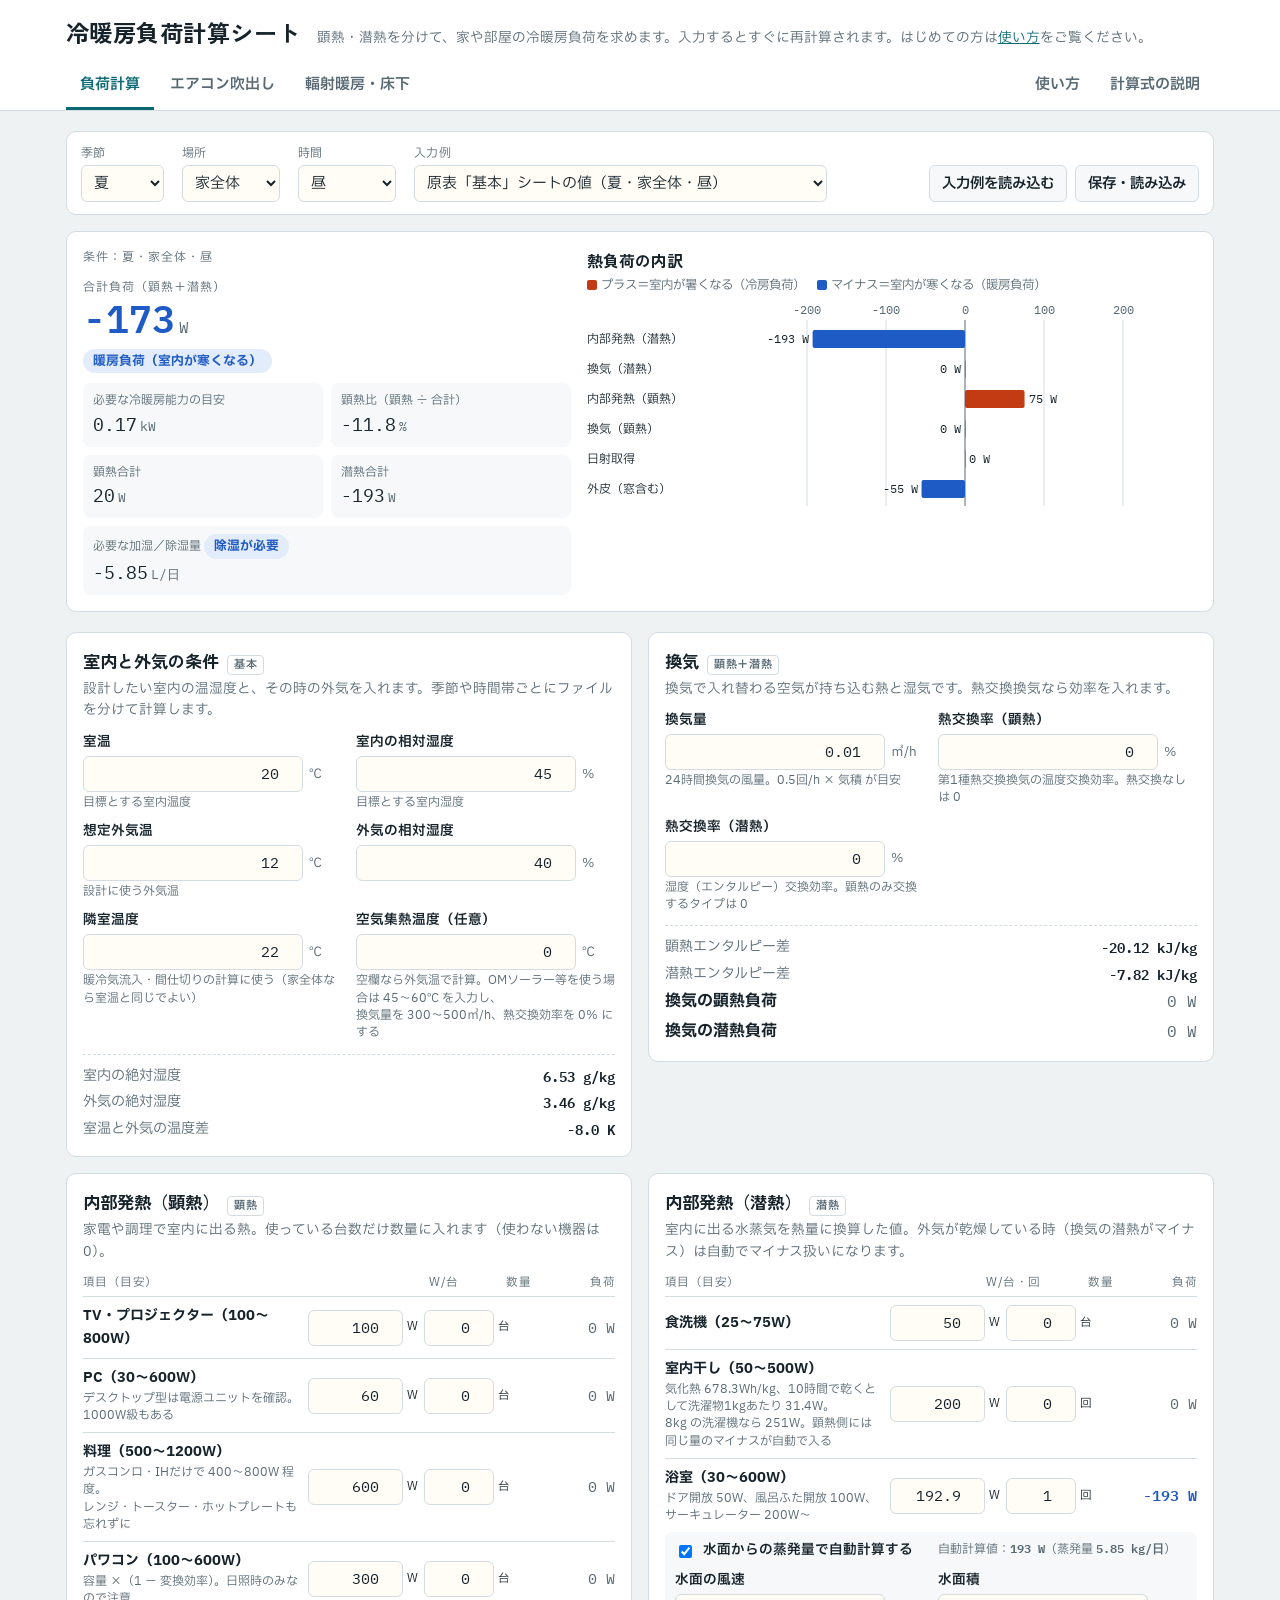
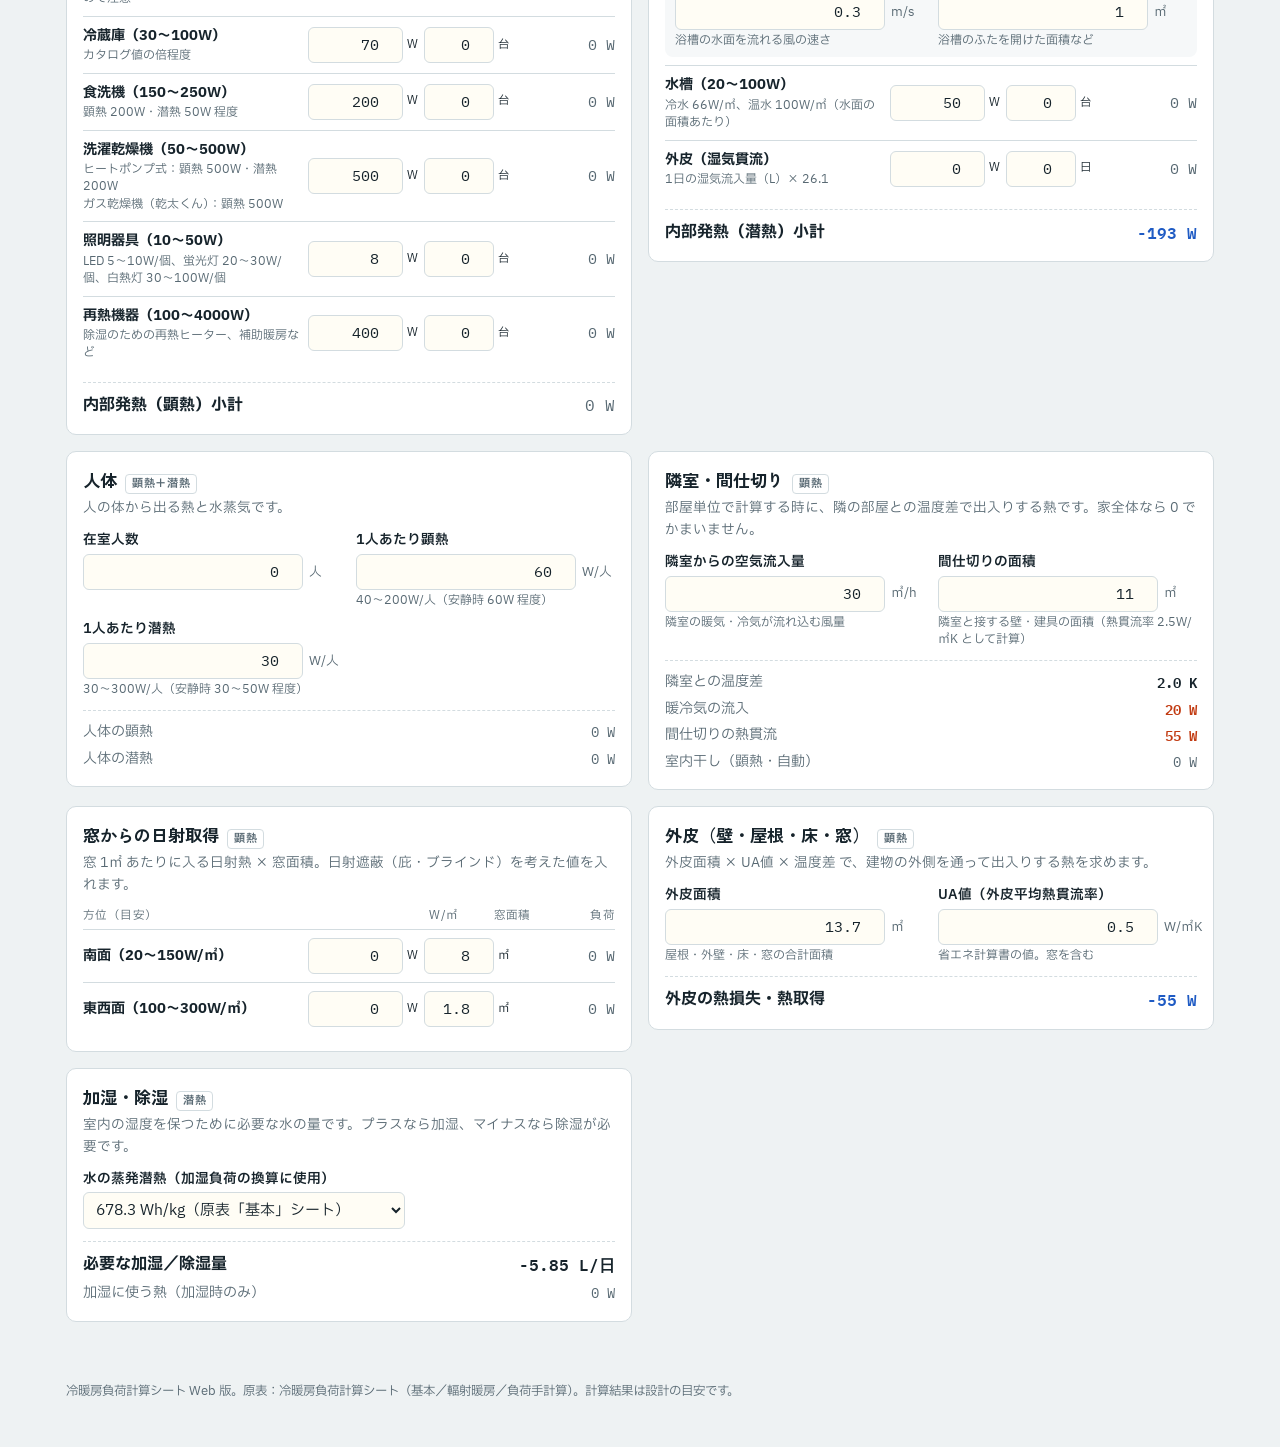
==== index.html @ 5ab09ced "冷暖房負荷計算シートを Web アプリ化 Excel「冷暖房負荷計算シート」（基本／輻射暖房／負荷手計算）の数式を JavaScript に移植し、ブラウザで使える計算ツールにした。  - 負荷計算・" ====
<!doctype html>
<html lang="ja">
<head>
<meta charset="utf-8">
<meta name="viewport" content="width=device-width, initial-scale=1, viewport-fit=cover">
<title>冷暖房負荷計算シート</title>
<meta name="description" content="住宅の冷暖房負荷（顕熱・潜熱）、エアコンの吹出し、床下暖房をブラウザで計算するツール">
<link rel="preconnect" href="https://fonts.googleapis.com">
<link rel="preconnect" href="https://fonts.gstatic.com" crossorigin>
<link rel="stylesheet" href="https://fonts.googleapis.com/css2?family=IBM+Plex+Mono:wght@400;600&family=IBM+Plex+Sans+JP:wght@400;600;700&family=Zen+Kaku+Gothic+New:wght@700&display=swap">
<link rel="stylesheet" href="style.css">
</head>
<body>
<header class="site-head">
  <div class="wrap">
    <h1>冷暖房負荷計算シート</h1>
    <p class="sub">顕熱・潜熱を分けて、家や部屋の冷暖房負荷を求めます。入力するとすぐに再計算されます。はじめての方は<a href="#guide" data-goto="guide">使い方</a>をご覧ください。</p>
    <nav class="tabs" role="tablist" aria-label="画面の切り替え">
      <button role="tab" id="tab-load" aria-controls="load" aria-selected="true">負荷計算</button>
      <button role="tab" id="tab-aircon" aria-controls="aircon" aria-selected="false">エアコン吹出し</button>
      <button role="tab" id="tab-radiant" aria-controls="radiant" aria-selected="false">輻射暖房・床下</button>
      <button role="tab" id="tab-guide" aria-controls="guide" aria-selected="false" class="tab-help">使い方</button>
      <button role="tab" id="tab-formula" aria-controls="formula" aria-selected="false">計算式の説明</button>
    </nav>
  </div>
</header>

<main class="wrap">
  <!-- 共通ツールバー -->
  <div class="toolbar" id="toolbar">
    <div class="grp">
      <label for="in-season">季節</label>
      <select id="in-season" data-key="season">
        <option value="">—</option><option>夏</option><option>梅雨</option><option>冬</option><option>中間期</option>
      </select>
    </div>
    <div class="grp">
      <label for="in-place">場所</label>
      <select id="in-place" data-key="place">
        <option value="">—</option><option>家全体</option><option>LDK</option><option>玄関</option><option>寝室</option>
        <option>洗面脱衣</option><option>トイレ</option><option>子供室</option><option>その他</option>
      </select>
    </div>
    <div class="grp">
      <label for="in-time">時間</label>
      <select id="in-time" data-key="time">
        <option value="">—</option><option>明け方</option><option>昼</option><option>季節平均</option>
      </select>
    </div>
    <div class="grp">
      <label for="preset">入力例</label>
      <select id="preset"></select>
    </div>
    <div class="actions">
      <button class="btn" id="btn-preset" type="button">入力例を読み込む</button>
      <button class="btn" id="btn-io" type="button">保存・読み込み</button>
    </div>
    <div class="io" id="preset-confirm" hidden style="width:100%">
      <span class="msg">いまの入力内容が入力例で置き換わります。よろしいですか？</span>
      <div style="display:flex;gap:8px">
        <button class="btn primary" id="btn-preset-yes" type="button">置き換える</button>
        <button class="btn" id="btn-preset-no" type="button">やめる</button>
      </div>
    </div>
    <div class="io" id="io" hidden style="width:100%">
      <span class="msg" id="io-msg"></span>
      <textarea id="io-text" spellcheck="false" aria-label="入力内容のテキスト"></textarea>
      <div style="display:flex;gap:8px;flex-wrap:wrap">
        <button class="btn primary" id="btn-copy" type="button">コピー</button>
        <button class="btn" id="btn-load" type="button">貼り付けた内容を読み込む</button>
      </div>
    </div>
  </div>

  <!-- 結果サマリー（負荷計算・エアコン・輻射のタブで共通表示） -->
  <section class="summary" id="summary" aria-label="計算結果">
    <div class="total-block">
      <p class="eyebrow" id="sum-meta">条件：</p>
      <div>
        <p class="eyebrow">合計負荷（顕熱＋潜熱）</p>
        <div class="total-num" id="sum-total">—</div>
      </div>
      <div><span class="pill neutral" id="sum-pill">—</span></div>
      <dl class="kv">
        <div><dt>必要な冷暖房能力の目安</dt><dd><span id="sum-kw">—</span><span class="u">kW</span></dd></div>
        <div><dt>顕熱比（顕熱 ÷ 合計）</dt><dd><span id="sum-shf">—</span><span class="u">%</span></dd></div>
        <div><dt>顕熱合計</dt><dd><span id="sum-sens">—</span><span class="u">W</span></dd></div>
        <div><dt>潜熱合計</dt><dd><span id="sum-lat">—</span><span class="u">W</span></dd></div>
        <div style="grid-column:1/-1"><dt>必要な加湿／除湿量 <span class="pill neutral" id="sum-humid-pill">—</span></dt><dd><span id="sum-humid">—</span><span class="u">L/日</span></dd></div>
      </dl>
    </div>
    <div class="chart-block">
      <h2>熱負荷の内訳</h2>
      <p class="chart-legend"><span class="lh">プラス＝室内が暑くなる（冷房負荷）</span><span class="lc">マイナス＝室内が寒くなる（暖房負荷）</span></p>
      <div class="chart" id="chart"></div>
    </div>
  </section>

  <div class="panel" id="load" role="tabpanel" aria-labelledby="tab-load">
    <div id="load-cards"></div>
  </div>

  <div class="panel" id="aircon" role="tabpanel" aria-labelledby="tab-aircon" hidden>
    <div id="aircon-cards"></div>
  </div>

  <div class="panel" id="radiant" role="tabpanel" aria-labelledby="tab-radiant" hidden>
    <div id="radiant-cards"></div>
  </div>

  <!-- ================= 使い方 ================= -->
  <div class="panel doc" id="guide" role="tabpanel" aria-labelledby="tab-guide" hidden>
    <h2>このツールでわかること</h2>
    <p>家全体や部屋ごとに、<b>冷房・暖房でどれだけの熱を取り除く（加える）必要があるか</b>を、温度に関わる「顕熱」と湿気に関わる「潜熱」に分けて計算します。あわせて、エアコンの吹出し風量や能力、床下の温水配管の放熱量なども確かめられます。</p>
    <p>入力はすべてこのブラウザの中だけで計算されます。入力内容はこの端末のブラウザに自動で保存され、次に開いたときも残ります。</p>

    <h2>計算の手順</h2>
    <ol class="steps">
      <li><b>条件を決める。</b>画面上部で「季節」「場所」「時間」を選びます（メモ用です。計算には影響しません）。初めての方は「入力例を読み込む」で原表の数値を読み込み、動きを確かめてください。</li>
      <li><b>室内と外気の条件を入れる。</b>目標とする室温・湿度と、設計に使う外気温・湿度を入れます。外気温は地域の設計用外気温（夏の昼、冬の明け方など）を使います。</li>
      <li><b>換気を入れる。</b>換気量（㎥/h）と、熱交換換気の場合は顕熱・潜熱の交換効率（%）を入れます。熱交換なしなら 0 です。</li>
      <li><b>人と家電を入れる。</b>在室人数と、使っている家電の台数を入れます。各項目の括弧内に目安のワット数が書いてあります。使わない機器は数量を 0 にします。</li>
      <li><b>日射と外皮を入れる。</b>南面・東西面の窓面積と 1㎡ あたりの日射熱、外皮面積と UA値を入れます。UA値は省エネ計算書の値をそのまま使えます。</li>
      <li><b>結果を見る。</b>上部の「合計負荷」がプラスなら冷房、マイナスなら暖房が必要です。数値の絶対値 ÷ 1000 が必要な能力（kW）の目安です。グラフで、何が負荷の原因になっているかがわかります。</li>
      <li><b>エアコンを確かめる（任意）。</b>「エアコン吹出し」タブで吹出口の大きさと風速・吹出し温度を入れると、エアコンが出せる能力と顕熱比がわかります。夏はエアコンの顕熱比を建物の顕熱比に近づけるのが目安です。</li>
      <li><b>床下暖房を確かめる（任意）。</b>「輻射暖房・床下」タブで、温水パイプの放熱量や床ガラリから出る空気の熱量を確かめられます。</li>
    </ol>

    <h2>数値の符号（プラス・マイナス）の意味</h2>
    <div class="callout">
      <p>このツールでは、<b>室内に熱が入ってくる（室内が暑くなる）方向をプラス</b>、<b>室内から熱が出ていく（室内が寒くなる）方向をマイナス</b>として表します。プラスの値は朱色、マイナスの値は藍色で表示します。</p>
      <p>例：冬に外気温 8℃・室温 22℃ なら、外皮の負荷はマイナス（熱が逃げる）。家電や人の発熱はプラスで、暖房負荷を減らしてくれます。</p>
    </div>

    <h2>入力のコツ</h2>
    <ul>
      <li>各入力欄の下の小さな文字に、目安の数値や注意点を書いています（原表のセルコメントの内容です）。</li>
      <li>夏の負荷は「昼」、冬の負荷は「明け方」で計算すると最大値（機器選定用）、「季節平均」で計算すると平均的な運転状態を確認できます。</li>
      <li>部屋ごとに計算する場合は「隣室温度」と「隣室からの空気流入量」「間仕切りの面積」を入れます。家全体なら隣室温度を室温と同じにすれば影響はゼロになります。</li>
      <li>浴室の潜熱は、「水面からの蒸発量で自動計算する」にチェックを入れると、室温・湿度・水面の風速・水面積から自動で求めます。</li>
      <li>空気集熱（OMソーラーなど）を使う場合だけ「空気集熱温度」を入れます。空欄なら外気温で計算します。</li>
    </ul>

    <h2>保存と読み込み</h2>
    <ul>
      <li>入力内容はこの端末のブラウザに自動で保存されます。別の端末やブラウザでは引き継がれません。</li>
      <li>複数の案を残したい場合や人に渡したい場合は「保存・読み込み」→「コピー」で入力内容をテキストにして、メモ帳などに貼り付けて保存してください。読み込むときは、そのテキストを貼り付けて「貼り付けた内容を読み込む」を押します。</li>
      <li>「入力例を読み込む」で「空欄（手計算用）」を選ぶと、すべての値が 0 になります（原表の「負荷手計算」シートに相当）。</li>
    </ul>

    <h2>用語</h2>
    <dl class="terms">
      <dt>顕熱</dt><dd>温度を上げ下げする熱。温度計で測れる熱です。</dd>
      <dt>潜熱</dt><dd>水蒸気の量（湿気）の変化にともなう熱。湿度を上げ下げするための熱です。</dd>
      <dt>顕熱比（SHF）</dt><dd>顕熱 ÷（顕熱＋潜熱）。夏は除湿の割合が大きいほど小さくなります。</dd>
      <dt>絶対湿度</dt><dd>乾いた空気 1kg に含まれる水蒸気の量（g/kg）。温度が変わっても変わりません。</dd>
      <dt>相対湿度</dt><dd>その温度で含むことができる最大の水蒸気量に対する割合（%）。</dd>
      <dt>エンタルピー</dt><dd>空気 1kg が持つ熱の量（kJ/kg）。顕熱分と潜熱分の合計です。</dd>
      <dt>UA値</dt><dd>外皮平均熱貫流率（W/㎡K）。外皮 1㎡、内外温度差 1℃ あたりに逃げる熱。小さいほど断熱性が高い。</dd>
      <dt>熱交換率</dt><dd>熱交換換気で、排気の熱（湿気）を給気に戻す割合。</dd>
      <dt>W と kW</dt><dd>1kW ＝ 1000W。エアコンのカタログの「冷房能力 2.8kW」は 2800W のことです。</dd>
    </dl>

    <h2>ご注意</h2>
    <div class="callout warn">
      <p>計算は簡易的なモデルによるもので、結果は設計の目安です。機器選定にあたっては、メーカーの資料や詳細な計算とあわせて判断してください。計算式の内容は「<a href="#formula" data-goto="formula">計算式の説明</a>」に、原表どおりに再現した点の注記とあわせてまとめています。</p>
    </div>
  </div>

  <!-- ================= 計算式 ================= -->
  <div class="panel doc" id="formula" role="tabpanel" aria-labelledby="tab-formula" hidden>
    <h2>計算式の説明</h2>
    <p>このツールは、原表（Excel「冷暖房負荷計算シート」）の数式をそのまま移植しています。各式の右に、原表のセル番地を記しています。</p>
    <nav class="toc" aria-label="目次">
      <a href="#f-air">空気の性質</a><a href="#f-vent">換気</a><a href="#f-internal">内部発熱</a><a href="#f-room">隣室・日射・外皮</a>
      <a href="#f-humid">加湿・除湿</a><a href="#f-total">合計</a><a href="#f-ac">エアコン吹出し</a><a href="#f-radiant">輻射暖房・床下</a><a href="#f-consts">定数一覧</a><a href="#f-notes">原表についての注記</a>
    </nav>

    <h3 id="f-air">1. 空気の性質（湿り空気）</h3>
    <div class="formula">
      <h4>飽和水蒸気圧 ps <span class="cell">各湿度計算の内部</span></h4>
      <pre>ps(t) = 6.116441 × 10^( 7.591386 × t ÷ (t + 240.7263) )   [hPa]
（t ≧ 50℃ のときは 6.004918 × 10^( 7.337936 × t ÷ (t + 229.3975) )）</pre>
      <p>温度 t（℃）の空気が含むことのできる水蒸気の圧力です。Tetens 型の近似式です。</p>
    </div>
    <div class="formula">
      <h4>絶対湿度 x <span class="cell">H30, H31</span></h4>
      <pre>x = 0.622 × ps × φ ÷ (1013.25 − ps × φ) × 1000   [g/kg]</pre>
      <p>φ は相対湿度（% ÷ 100）、1013.25 は大気圧（hPa）。0.622 は水蒸気と乾き空気の分子量の比です。</p>
    </div>
    <div class="formula">
      <h4>絶対湿度から相対湿度を求める <span class="cell">P3, P4, P8</span></h4>
      <pre>φ = 1013.25 × x ÷ ( ps × (622 + x) )</pre>
    </div>

    <h3 id="f-vent">2. 換気の負荷</h3>
    <div class="formula">
      <h4>顕熱エンタルピー差 <span class="cell">B6, D6</span></h4>
      <pre>Δh顕 = 1.006 × (外気温 − 室温)            [kJ/kg]
1㎥/h あたり = Δh顕 ÷ 0.83 ÷ 3.6           [W/(㎥/h)]</pre>
      <p>1.006 は乾き空気の比熱（kJ/kg・K）、0.83 は空気の比容積（㎥/kg）、3.6 は kJ/h を W に直す係数です。空気集熱温度を入れた場合は、外気温の代わりにその温度を使います。</p>
    </div>
    <div class="formula">
      <h4>潜熱エンタルピー差 <span class="cell">H6, J6</span></h4>
      <pre>Δh潜 = x外 × (2501 + 1.805 × 外気温) − x内 × (2501 + 1.805 × 室温)   [kJ/kg]
（x は kg/kg、大気圧は 1013 hPa で計算）
1㎥/h あたり = Δh潜 ÷ 0.83 ÷ 3.6</pre>
      <p>2501 は 0℃ の水の蒸発潜熱（kJ/kg）、1.805 は水蒸気の比熱（kJ/kg・K）です。</p>
    </div>
    <div class="formula">
      <h4>換気の顕熱負荷・潜熱負荷 <span class="cell">E7, K7</span></h4>
      <pre>換気顕熱 = 1㎥/h あたりの顕熱 × 換気量 × (1 − 顕熱交換率 ÷ 100)   [W]
換気潜熱 = 1㎥/h あたりの潜熱 × 換気量 × (1 − 潜熱交換率 ÷ 100)   [W]</pre>
    </div>

    <h3 id="f-internal">3. 人体・内部発熱</h3>
    <div class="formula">
      <h4>人体 <span class="cell">E9, K9</span></h4>
      <pre>人体顕熱 = 1人あたり顕熱 × 人数
人体潜熱 = 1人あたり潜熱 × 人数</pre>
    </div>
    <div class="formula">
      <h4>内部発熱（顕熱） <span class="cell">E11～E19</span></h4>
      <pre>各機器の負荷 = 1台あたりのワット数 × 台数</pre>
    </div>
    <div class="formula">
      <h4>内部発熱（潜熱） <span class="cell">K11～K15</span></h4>
      <pre>食洗機   = W × 台数（常にプラス）
室内干し・浴室・水槽・外皮の湿気貫流 = W × 数量 × 符号
  符号：換気の潜熱負荷がマイナス（外気が乾燥）なら −1、それ以外は +1</pre>
      <p>外気が乾燥している季節は、室内に出る水蒸気が加湿として役立つ（潜熱負荷を打ち消す）ためマイナスで扱います。</p>
    </div>
    <div class="formula">
      <h4>室内干し（顕熱） <span class="cell">E22</span></h4>
      <pre>室内干しの潜熱がプラスのとき：  −(室内干しの W) × 回数
それ以外：                      0</pre>
      <p>洗濯物から水が蒸発するとき、気化熱で室内の空気が冷やされる分です。</p>
    </div>
    <div class="formula">
      <h4>浴室の自動計算（水面からの蒸発） <span class="cell">O19～Q20</span></h4>
      <pre>Re  = 1.2 × 水面の風速 × 0.1 ÷ 1.83×10⁻⁵         （代表長さ 0.1m）
α   = 0.664 × √Re × 0.72^(1/3) × 0.0263 ÷ 0.1      （平板の熱伝達率）
β   = 0.001 × α ÷ 1.04                              （ルイスの関係による物質伝達率）
x水 = 室温 + 2℃ の飽和絶対湿度                       [g/kg]
蒸発量 = β × (x水 − x内) × 水面積 × 3.6 × 24         [kg/日]
浴室の潜熱 = 蒸発量 × 33                             [W]</pre>
      <p>水面の温度を室温 + 2℃ と仮定しています。1.2 は空気の密度、1.83×10⁻⁵ は空気の粘性係数、0.72 はプラントル数、0.0263 は空気の熱伝導率です。</p>
    </div>

    <h3 id="f-room">4. 隣室・日射・外皮</h3>
    <div class="formula">
      <h4>暖冷気の流入 <span class="cell">E20</span></h4>
      <pre>流入 = 流入風量 × (隣室温度 − 室温) × 0.34   [W]</pre>
      <p>0.34 は空気の容積比熱（≒ 1.2kg/㎥ × 1.006kJ/kg・K ÷ 3.6）です。</p>
    </div>
    <div class="formula">
      <h4>間仕切りの熱貫流 <span class="cell">E21</span></h4>
      <pre>間仕切り = 2.5 × 面積 × (隣室温度 − 室温)   [W]</pre>
      <p>2.5 は断熱していない間仕切りの熱貫流率（W/㎡K）として固定値にしています。</p>
    </div>
    <div class="formula">
      <h4>日射取得 <span class="cell">E25, E26</span></h4>
      <pre>日射取得 = 窓面積 × 1㎡ あたりの日射熱   （南面・東西面それぞれ）</pre>
    </div>
    <div class="formula">
      <h4>外皮 <span class="cell">C28, E31</span></h4>
      <pre>外皮 = 四捨五入( (外気温 − 室温) × 外皮面積 × UA値 )   [W]</pre>
    </div>

    <h3 id="f-humid">5. 加湿・除湿</h3>
    <div class="formula">
      <h4>必要な加湿／除湿量 <span class="cell">H8</span></h4>
      <pre>乾き空気の流量 m = 換気量 ÷ ( 0.00455 × (0.622 + x平均 ÷ 1000) × (室温 + 外気温 + 273.15) )   [kg/h]
換気による水分 W換 = m × |x内 − x外| × 24 ÷ 1000 × (1 − 潜熱交換率 ÷ 100)              [kg/日]

外気の方が湿っているとき（x外 > x内）：
  量 = −W換 − 人数×1.1 − 食洗機潜熱÷200 − 室内干し潜熱÷62.5 − 浴室潜熱÷33 − 水槽潜熱÷33 − 湿気貫流÷26.1
それ以外のとき：
  量 =  W換 − 人数×0.65 − 食洗機潜熱÷200 + 室内干し潜熱÷62.5 + 浴室潜熱÷33 + 水槽潜熱÷33</pre>
      <p>プラスなら加湿、マイナスなら除湿が必要です。x平均は室内と外気の絶対湿度の平均です。各潜熱の W を割っている数（200, 62.5, 33, 26.1）は、W を 1日の水の量（L）に換算する係数です。</p>
    </div>
    <div class="formula">
      <h4>加湿に使う熱 <span class="cell">K8</span></h4>
      <pre>加湿が必要なとき：  −加湿量 × 蒸発潜熱 ÷ 24   [W]
それ以外：          0</pre>
      <p>蒸発潜熱は原表「基本」が 678.3Wh/kg、「輻射暖房」が 627.6Wh/kg です。画面で選べます。</p>
    </div>

    <h3 id="f-total">6. 合計</h3>
    <div class="formula">
      <h4>顕熱合計・潜熱合計・合計負荷・顕熱比 <span class="cell">B32, H32, D33, K33</span></h4>
      <pre>顕熱合計 = 換気顕熱 + 人体顕熱 + 内部発熱（顕熱）+ 暖冷気流入 + 間仕切り + 室内干し顕熱 + 日射取得 + 外皮
潜熱合計 = 換気潜熱 + 加湿に使う熱 + 人体潜熱 + 内部発熱（潜熱）
合計負荷 = 顕熱合計 + 潜熱合計
顕熱比   = 顕熱合計 ÷ 合計負荷
必要な能力の目安 = |合計負荷| ÷ 1000   [kW]</pre>
    </div>
    <div class="formula">
      <h4>グラフの内訳 <span class="cell">G19～H24</span></h4>
      <pre>内部発熱（潜熱） = 内部発熱（潜熱）の合計 + 人体潜熱
換気（潜熱）     = 換気潜熱
内部発熱（顕熱） = 家電の合計 + 暖冷気流入 + 間仕切り + 人体顕熱
換気（顕熱）     = 換気顕熱
日射取得         = 南面 + 東西面
外皮             = 外皮</pre>
      <p>原表のグラフはこの 6 項目です。このツールでは、0 でないときに限り「加湿に使う熱」「室内干し（顕熱）」も表示するので、グラフの合計が合計負荷と一致します。</p>
    </div>

    <h3 id="f-ac">7. エアコン吹出し</h3>
    <div class="formula">
      <h4>風量 <span class="cell">O12</span></h4>
      <pre>角形： 風量 = 長辺 × 短辺 × 風速 × 3600              [㎥/h]
円形： 風量 = 風速 × 3600 × (直径 ÷ 1000)² × π ÷ 4   （長辺 = 0 のとき）</pre>
    </div>
    <div class="formula">
      <h4>換気（熱交換後の外気）の状態 <span class="cell">O3, P3</span></h4>
      <pre>温度   = 外気温 − (外気温 − 室温) × (1 − 顕熱交換率 ÷ 100)    （交換率 0 なら外気温）
絶対湿度 = x外 − (x外 − x内) × (1 − 潜熱交換率 ÷ 100)          （交換率 0 なら外気の湿度）</pre>
    </div>
    <div class="formula">
      <h4>混合気 <span class="cell">N2～Q4</span></h4>
      <pre>室内空気の風量 = エアコン風量 − 換気量
混合気の温度   = (室内風量 × 室温 + 換気量 × 換気温度) ÷ エアコン風量
混合気の絶対湿度 = 同じく風量の比で平均</pre>
    </div>
    <div class="formula">
      <h4>吸込み・吹出し空気 <span class="cell">O7～Q8</span></h4>
      <pre>吸込み空気 = 混合気 または 内気（室内空気）
吹出し空気：暖房（吸込み温度 &lt; 吹出し温度）なら絶対湿度は吸込みと同じ
            冷房なら相対湿度 100%（コイルで結露するまで冷やす）</pre>
    </div>
    <div class="formula">
      <h4>エアコンの能力 <span class="cell">O15～Q18</span></h4>
      <pre>顕熱能力 = 1.006 × |吸込み温度 − 吹出し温度| ÷ 3.6 × 風量 ÷ 0.83                  [W]
潜熱能力 = |x吸 × (2501 + 1.805 × t吸) − x吹 × (2501 + 1.805 × t吹)| ÷ 3600 × 風量 ÷ 0.83   [W]
全熱能力 = 顕熱能力 + 潜熱能力
顕熱比   = 顕熱能力 ÷ 全熱能力
総熱量   = 全熱能力 × 運転時間 ÷ 1000                                          [kWh]
総水量   = |x吸 − x吹| ÷ 0.86 × 風量 × 運転時間 ÷ 1000                           [L]</pre>
      <p>ここでの x は g/kg です。「負荷に対する能力の比」は 全熱能力 ÷ |合計負荷| で、このツールで追加した参考値です。</p>
    </div>
    <div class="formula">
      <h4>到達距離と気流の降下量 <span class="cell">N13～Q13</span></h4>
      <pre>到達距離 = 吹出し風速 × K × 短辺 ÷ 到達とみなす風速         （角形 K = 4.3）
         = 吹出し風速 × 5 × 直径 ÷ 到達とみなす風速         （円形）
Ar       = 9.8 ÷ 300 × (室温 − 吹出し温度) × 短辺 ÷ 吹出し風速²   （アルキメデス数）
降下量   = 0.42 × Ar ÷ K × (到達距離 ÷ 短辺)³ × 短辺</pre>
      <p>プラスは冷気が下がる量、マイナスは暖気が上がる量の目安です。</p>
    </div>

    <h3 id="f-radiant">8. 輻射暖房・床下</h3>
    <div class="formula">
      <h4>温水パイプ 1m あたりの熱通過率 <span class="cell">P6</span></h4>
      <pre>K = 2π ÷ ( 1 ÷ (α内 × 内径) + ln(外径 ÷ 内径) ÷ λ + 1 ÷ (α外 × 外径) )   [W/mK]
（内径・外径は m）</pre>
      <p>円管の内側の熱伝達、管壁の熱伝導、外側の熱伝達を直列につないだ熱抵抗の逆数です。</p>
    </div>
    <div class="formula">
      <h4>パイプからの放熱量 <span class="cell">P10</span></h4>
      <pre>放熱量 = K × パイプの長さ × (水温 − 気温)   [W]</pre>
    </div>
    <div class="formula">
      <h4>床から室内へ移る熱・基礎から逃げる熱 <span class="cell">O28, Q28</span></h4>
      <pre>床から室内へ = 床面積 × 床のU値 × (床下温度 − 室温)       [W]
基礎から外へ = (外気温 − 床下温度) × ψ × 基礎の外周長さ      [W]</pre>
    </div>
    <div class="formula">
      <h4>2つの空気の比較 <span class="cell">N13～Q23（輻射暖房）</span></h4>
      <pre>顕熱差 = 1.006 × |t① − t②| ÷ 3.6 × 風量
潜熱差 = |x① × (2501 + 1.805 × t①) − x② × (2501 + 1.805 × t②)| ÷ 3600 × 風量
全熱差 = 顕熱差 + 潜熱差，  総熱量 = 全熱差 × 時間 ÷ 1000，  総水量 = |x① − x②| ÷ 0.86 × 風量 × 時間 ÷ 1000</pre>
      <p>エアコン能力の式と違い、こちらは原表どおり比容積 0.83 で割っていません。</p>
    </div>

    <h3 id="f-consts">定数一覧</h3>
    <div class="table-scroll">
      <table class="consts">
        <thead><tr><th>値</th><th>意味</th></tr></thead>
        <tbody>
          <tr><td>1.006</td><td>乾き空気の定圧比熱 [kJ/kg・K]</td></tr>
          <tr><td>1.805</td><td>水蒸気の定圧比熱 [kJ/kg・K]</td></tr>
          <tr><td>2501</td><td>0℃ における水の蒸発潜熱 [kJ/kg]</td></tr>
          <tr><td>0.83</td><td>空気の比容積 [㎥/kg]</td></tr>
          <tr><td>3.6</td><td>kJ/h → W の換算（1W = 3.6kJ/h）</td></tr>
          <tr><td>0.34</td><td>空気の容積比熱 [Wh/㎥・K]</td></tr>
          <tr><td>0.622</td><td>水蒸気と乾き空気の分子量比</td></tr>
          <tr><td>1013.25</td><td>標準大気圧 [hPa]</td></tr>
          <tr><td>2.5</td><td>間仕切りの熱貫流率 [W/㎡K]</td></tr>
          <tr><td>678.3 / 627.6</td><td>水の蒸発潜熱 [Wh/kg]（加湿負荷の換算）</td></tr>
          <tr><td>33</td><td>浴室の蒸発量 [kg/日] を潜熱 [W] に換算する係数</td></tr>
          <tr><td>4.3 / 5</td><td>吹出口の到達距離の係数（角形 / 円形）</td></tr>
        </tbody>
      </table>
    </div>

    <h3 id="f-notes">原表についての注記</h3>
    <div class="callout warn">
      <p>計算結果を原表（Excel）と一致させるため、次の点も原表の式のとおりに再現しています。必要に応じて確認してください。</p>
      <ul>
        <li>加湿・除湿量（H8）の空気の温度は、原表の <code>AVERAGE(C4+I4)</code> が「室温＋外気温」の和を返すため、平均ではなく和で計算しています。</li>
        <li>熱交換後の外気の温度・湿度（O3, P3）は「外気 −（外気 − 室内）×（1 − 交換率）」で計算しています。交換率 100% のとき外気と同じ値になります。</li>
        <li>円形吹出口の気流の降下量（Q13）は、原表どおり直径ではなく「短辺」の値を使います。</li>
        <li>原表「基本」シートは空気集熱温度に 0 が入っているため、入力例「基本」も 0 ℃ で計算します（空欄にすると外気温で計算します）。</li>
      </ul>
    </div>
  </div>
</main>

<footer class="site-foot wrap">
  <p>冷暖房負荷計算シート Web 版。原表：冷暖房負荷計算シート（基本／輻射暖房／負荷手計算）。計算結果は設計の目安です。</p>
</footer>

<script src="presets.js"></script>
<script src="calc.js"></script>
<script src="app.js"></script>
</body>
</html>
---- style.css ----
/* layout: 上部に結果サマリー、その下に入力カードを2列（スマホは1列）。熱は朱、冷は藍の二極で符号を表す */
:root {
  --bg: #eef2f3;
  --surface: #ffffff;
  --surface-2: #f6f8f9;
  --ink: #16232b;
  --muted: #586973;
  --line: #d3dce0;
  --accent: #0a6873;
  --accent-ink: #ffffff;
  --hot: #c23b12;
  --hot-bg: #fbe9e2;
  --cold: #1f5bc4;
  --cold-bg: #e3ecfb;
  --warn: #8a5a00;
  --warn-bg: #fff3d6;
  --input-bg: #fffdf5;
  --focus: #0a6873;
  --font-display: "Zen Kaku Gothic New", "Hiragino Kaku Gothic ProN", "Yu Gothic", sans-serif;
  --font-body: "IBM Plex Sans JP", "Hiragino Sans", "Yu Gothic UI", "Meiryo", sans-serif;
  --font-num: "IBM Plex Mono", ui-monospace, "SFMono-Regular", Menlo, Consolas, monospace;
  --r: 10px;
}
@media (prefers-color-scheme: dark) {
  :root:not([data-theme="light"]) {
    --bg: #0e1417; --surface: #162026; --surface-2: #1b272e; --ink: #e2eaed; --muted: #94a5ad;
    --line: #2b3a42; --accent: #4cb5bf; --accent-ink: #062125; --hot: #f08a62; --hot-bg: #3a2119;
    --cold: #7aa5f2; --cold-bg: #18273f; --warn: #f2c165; --warn-bg: #3a2f14; --input-bg: #1f2a30;
    --focus: #6fd0d9; color-scheme: dark;
  }
}
:root[data-theme="dark"] {
  --bg: #0e1417; --surface: #162026; --surface-2: #1b272e; --ink: #e2eaed; --muted: #94a5ad;
  --line: #2b3a42; --accent: #4cb5bf; --accent-ink: #062125; --hot: #f08a62; --hot-bg: #3a2119;
  --cold: #7aa5f2; --cold-bg: #18273f; --warn: #f2c165; --warn-bg: #3a2f14; --input-bg: #1f2a30;
  --focus: #6fd0d9; color-scheme: dark;
}

* { box-sizing: border-box; }
[hidden] { display: none !important; }
body {
  margin: 0;
  background: var(--bg);
  color: var(--ink);
  font-family: var(--font-body);
  font-size: 15px;
  line-height: 1.6;
}
.wrap { max-width: 1180px; margin: 0 auto; padding-inline: 16px; }

/* ---------- header ---------- */
.site-head { background: var(--surface); border-bottom: 1px solid var(--line); }
.site-head .wrap { display: flex; flex-wrap: wrap; align-items: baseline; gap: 4px 16px; padding-block: 14px 0; }
.site-head h1 {
  font-family: var(--font-display); font-weight: 700; font-size: 1.45rem; margin: 0; letter-spacing: .02em;
  text-wrap: balance;
}
.site-head .sub { color: var(--muted); font-size: .85rem; margin: 0; }
.tabs { display: flex; gap: 2px; overflow-x: auto; width: 100%; margin-top: 8px; scrollbar-width: thin; }
.tabs button {
  appearance: none; border: 0; background: none; color: var(--muted); font: inherit; font-weight: 600;
  padding: 10px 14px; border-bottom: 3px solid transparent; cursor: pointer; white-space: nowrap;
}
.tabs button[aria-selected="true"] { color: var(--accent); border-bottom-color: var(--accent); }
.tabs button:hover { color: var(--ink); }
.tabs .tab-help { margin-left: auto; }

main { padding-block: 20px 48px; }
.panel[hidden] { display: none !important; }

/* ---------- toolbar ---------- */
.toolbar {
  display: flex; flex-wrap: wrap; gap: 10px 18px; align-items: end;
  background: var(--surface); border: 1px solid var(--line); border-radius: var(--r); padding: 12px 14px; margin-bottom: 16px;
}
.toolbar .grp { display: flex; flex-direction: column; gap: 2px; min-width: 0; }
.toolbar label { font-size: .75rem; color: var(--muted); letter-spacing: .04em; }
.toolbar .actions { display: flex; flex-wrap: wrap; gap: 8px; margin-left: auto; }

select, input[type="number"], input[type="text"], textarea {
  font: inherit; color: var(--ink); background: var(--input-bg); border: 1px solid var(--line);
  border-radius: 6px; padding: 5px 8px; min-width: 0;
}
input[type="number"] { font-family: var(--font-num); text-align: right; width: 100%; font-variant-numeric: tabular-nums; }
select:focus-visible, input:focus-visible, textarea:focus-visible, button:focus-visible, summary:focus-visible {
  outline: 2px solid var(--focus); outline-offset: 2px;
}
.btn {
  appearance: none; font: inherit; font-size: .9rem; font-weight: 600; cursor: pointer;
  border: 1px solid var(--line); background: var(--surface-2); color: var(--ink); border-radius: 6px; padding: 6px 12px;
}
.btn:hover { border-color: var(--accent); }
.btn.primary { background: var(--accent); border-color: var(--accent); color: var(--accent-ink); }

/* ---------- summary ---------- */
.summary {
  display: grid; grid-template-columns: minmax(0, 1fr) minmax(0, 1.25fr); gap: 16px;
  background: var(--surface); border: 1px solid var(--line); border-radius: var(--r); padding: 16px; margin-bottom: 20px;
}
.total-block { display: flex; flex-direction: column; gap: 10px; min-width: 0; }
.eyebrow { font-size: .75rem; color: var(--muted); letter-spacing: .08em; margin: 0; }
.total-num { font-family: var(--font-num); font-size: 2.4rem; font-weight: 600; line-height: 1.1; font-variant-numeric: tabular-nums; }
.total-num small { font-size: 1rem; color: var(--muted); font-weight: 400; margin-left: 4px; }
.pill { display: inline-block; font-size: .8rem; font-weight: 700; padding: 2px 10px; border-radius: 999px; }
.pill.hot { background: var(--hot-bg); color: var(--hot); }
.pill.cold { background: var(--cold-bg); color: var(--cold); }
.pill.neutral { background: var(--surface-2); color: var(--muted); }
.pill.warn { background: var(--warn-bg); color: var(--warn); }
.kv { display: grid; grid-template-columns: repeat(2, minmax(0, 1fr)); gap: 8px; margin: 0; }
.kv div { background: var(--surface-2); border-radius: 8px; padding: 8px 10px; min-width: 0; }
.kv dt { font-size: .75rem; color: var(--muted); }
.kv dd { margin: 0; font-family: var(--font-num); font-size: 1.1rem; font-variant-numeric: tabular-nums; overflow-wrap: anywhere; }
.kv dd .u { font-size: .8rem; color: var(--muted); margin-left: 3px; }
.kv .note { font-family: var(--font-body); font-size: .75rem; color: var(--muted); display: block; }

.chart-block { min-width: 0; }
.chart-block h2 { font-family: var(--font-display); font-size: 1rem; margin: 0 0 2px; }
.chart-legend { font-size: .78rem; color: var(--muted); margin: 0 0 6px; display: flex; gap: 12px; flex-wrap: wrap; }
.chart-legend span::before { content: ""; display: inline-block; width: 10px; height: 10px; border-radius: 2px; margin-right: 4px; vertical-align: -1px; }
.chart-legend .lh::before { background: var(--hot); }
.chart-legend .lc::before { background: var(--cold); }
.chart svg { width: 100%; height: auto; display: block; }
.chart text { font-family: var(--font-body); font-size: 12px; fill: var(--ink); }
.chart .val { font-family: var(--font-num); font-size: 11.5px; }
.chart .muted { fill: var(--muted); }
.chart .axis { stroke: var(--muted); stroke-width: 1; }
.chart .grid { stroke: var(--line); stroke-width: 1; }
.chart .bar-hot { fill: var(--hot); }
.chart .bar-cold { fill: var(--cold); }

/* ---------- cards ---------- */
.grid2 { display: grid; grid-template-columns: repeat(2, minmax(0, 1fr)); gap: 16px; align-items: start; }
.card { background: var(--surface); border: 1px solid var(--line); border-radius: var(--r); padding: 14px 16px 16px; min-width: 0; }
.card.span2 { grid-column: 1 / -1; }
.card h2 { font-family: var(--font-display); font-size: 1.08rem; margin: 0; display: flex; align-items: baseline; gap: 8px; flex-wrap: wrap; }
.card h2 .tag { font-family: var(--font-body); font-size: .7rem; font-weight: 600; letter-spacing: .06em; color: var(--muted); border: 1px solid var(--line); border-radius: 4px; padding: 0 6px; }
.card .lead { color: var(--muted); font-size: .85rem; margin: 4px 0 10px; }

.fields { display: grid; grid-template-columns: repeat(2, minmax(0, 1fr)); gap: 10px 14px; }
.field { display: flex; flex-direction: column; gap: 2px; min-width: 0; }
.field.full { grid-column: 1 / -1; }
.field > label { font-size: .85rem; font-weight: 600; }
.field .inrow { display: flex; align-items: center; gap: 6px; }
.field .unit { font-size: .8rem; color: var(--muted); white-space: nowrap; min-width: 2.6em; }
.hint { font-size: .75rem; color: var(--muted); line-height: 1.45; white-space: pre-line; }
.check { display: flex; gap: 8px; align-items: center; font-size: .85rem; font-weight: 600; }

/* 機器テーブル */
.rows { display: flex; flex-direction: column; }
.rows .row {
  display: grid; grid-template-columns: minmax(0, 1fr) 7.2em 5.6em 6.6em; gap: 8px; align-items: center;
  padding-block: 8px; border-top: 1px solid var(--line);
}
.rows .row.head { border-top: 0; padding-block: 0 4px; font-size: .72rem; color: var(--muted); letter-spacing: .04em; }
.rows .row.head span:nth-child(n+2) { text-align: right; }
.rows .name { min-width: 0; }
.rows .name b { font-size: .88rem; display: block; }
.rows .name .hint { display: block; }
.rows .row .sub-fields { grid-column: 1 / -1; display: grid; grid-template-columns: repeat(2, minmax(0, 1fr)); gap: 8px 14px; background: var(--surface-2); padding: 8px 10px; border-radius: 8px; }
.rows .cellin { display: flex; align-items: center; gap: 4px; }
.rows .cellin .unit { min-width: 0; font-size: .72rem; }

.out { font-family: var(--font-num); font-variant-numeric: tabular-nums; text-align: right; white-space: nowrap; font-weight: 600; }
.out.hot { color: var(--hot); }
.out.cold { color: var(--cold); }
.out.zero { color: var(--muted); font-weight: 400; }

.results { margin: 12px 0 0; border-top: 1px dashed var(--line); padding-top: 10px; display: grid; gap: 4px; }
.results .r { display: flex; justify-content: space-between; gap: 12px; font-size: .88rem; }
.results .r span:first-child { color: var(--muted); min-width: 0; }
.results .r.big { font-size: 1rem; font-weight: 700; }
.results .r.big span:first-child { color: var(--ink); }

/* 空気状態表 */
.table-scroll { overflow-x: auto; }
table.states { border-collapse: collapse; width: 100%; font-size: .88rem; min-width: 520px; }
table.states th, table.states td { padding: 6px 8px; border-bottom: 1px solid var(--line); text-align: right; white-space: nowrap; }
table.states th:first-child, table.states td:first-child { text-align: left; }
table.states thead th { font-size: .75rem; color: var(--muted); font-weight: 600; }
table.states td { font-family: var(--font-num); font-variant-numeric: tabular-nums; }
table.states td:first-child { font-family: var(--font-body); font-weight: 600; }
table.states tr.em td { background: var(--surface-2); }

/* ---------- docs ---------- */
.doc { max-width: 860px; }
.doc h2 { font-family: var(--font-display); font-size: 1.35rem; margin: 28px 0 8px; text-wrap: balance; }
.doc h2:first-child { margin-top: 0; }
.doc h3 { font-family: var(--font-display); font-size: 1.05rem; margin: 22px 0 6px; }
.doc p, .doc li { max-width: 68ch; }
.doc ol.steps { padding-left: 1.4em; display: grid; gap: 8px; }
.doc ol.steps li::marker { font-weight: 700; color: var(--accent); }
.doc .callout { background: var(--surface); border: 1px solid var(--line); border-left: 4px solid var(--accent); border-radius: 6px; padding: 10px 14px; margin: 12px 0; }
.doc .callout.warn { border-left-color: var(--warn); }
.doc dl.terms { display: grid; grid-template-columns: max-content minmax(0, 1fr); gap: 6px 16px; }
.doc dl.terms dt { font-weight: 700; }
.doc dl.terms dd { margin: 0; }
.formula { background: var(--surface); border: 1px solid var(--line); border-radius: 8px; padding: 12px 14px; margin: 10px 0; }
.formula h4 { margin: 0 0 4px; font-size: .95rem; display: flex; gap: 8px; flex-wrap: wrap; align-items: baseline; }
.formula h4 .cell { font-family: var(--font-num); font-size: .72rem; color: var(--muted); font-weight: 400; }
.formula pre { font-family: var(--font-num); font-size: .85rem; background: var(--surface-2); border-radius: 6px; padding: 8px 10px; margin: 6px 0; overflow-x: auto; white-space: pre; }
.formula p { margin: 4px 0; font-size: .9rem; }
.doc table.consts { border-collapse: collapse; font-size: .88rem; width: 100%; }
.doc table.consts th, .doc table.consts td { border-bottom: 1px solid var(--line); padding: 6px 8px; text-align: left; vertical-align: top; }
.doc table.consts td:first-child { font-family: var(--font-num); white-space: nowrap; }
.toc { display: flex; flex-wrap: wrap; gap: 6px 14px; font-size: .88rem; margin: 6px 0 4px; }
.toc a { color: var(--accent); }
a { color: var(--accent); }

/* dialog（保存/読込） */
.io { margin-top: 10px; display: grid; gap: 8px; }
.io textarea { width: 100%; min-height: 120px; font-family: var(--font-num); font-size: .78rem; }
.io .msg { font-size: .85rem; color: var(--muted); }

.site-foot { color: var(--muted); font-size: .78rem; padding-block: 0 32px; }

@media (max-width: 860px) {
  .summary, .grid2 { grid-template-columns: minmax(0, 1fr); }
}
@media (max-width: 560px) {
  .fields { grid-template-columns: minmax(0, 1fr); }
  .rows .row { grid-template-columns: minmax(0, 1fr) minmax(0, 1fr) minmax(0, 0.8fr); }
  .rows .row .name { grid-column: 1 / -1; }
  .rows .row.head { display: none; }
  .rows .row .sub-fields { grid-template-columns: minmax(0, 1fr); }
  .total-num { font-size: 2rem; }
  .doc dl.terms { grid-template-columns: minmax(0, 1fr); }
}
@media (prefers-reduced-motion: no-preference) {
  .chart rect { transition: width .25s ease, x .25s ease; }
}
@media print {
  .tabs, .toolbar .actions, .io, .site-foot { display: none !important; }
  body { background: #fff; color: #000; font-size: 11px; }
  .card, .summary { break-inside: avoid; border-color: #999; }
  .panel[hidden] { display: none !important; }
}
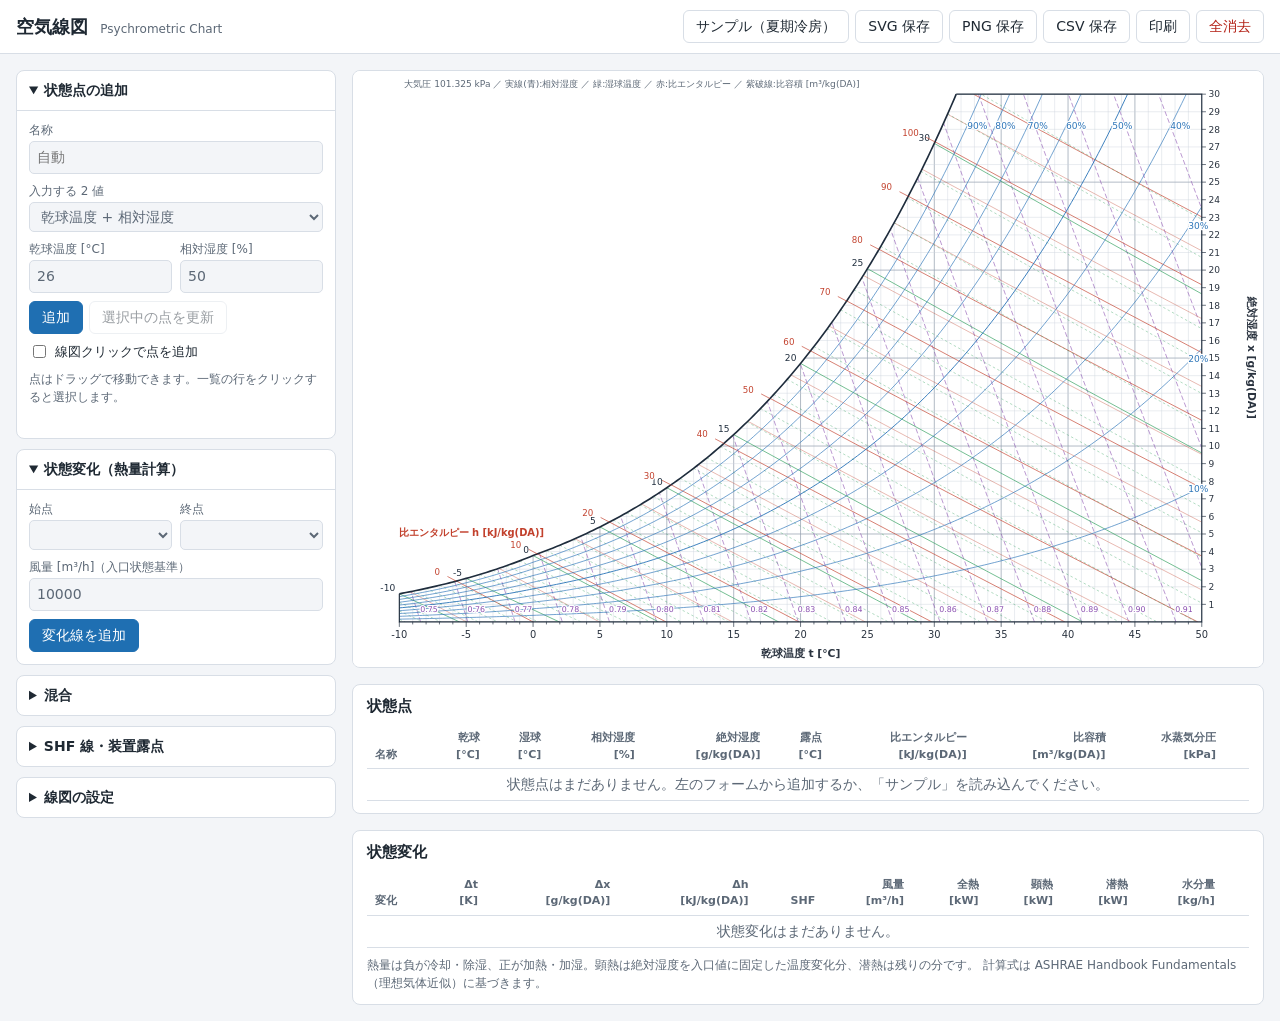
==== commit 8e3eb935: "空気線図アプリを追加 ブラウザで動く空気線図（t-x 線図）の作図アプリ。 - 乾球・絶対湿度・相対湿度・湿球・比エンタルピー・比容積線と飽和曲線を SVG で描画 - カーソル位置の状態量読み取り、" ====
--- a/index.html
+++ b/index.html
@@ -1,417 +1,165 @@
 <!doctype html>
 <html lang="ja">
 <head>
-<meta charset="utf-8">
-<meta name="viewport" content="width=device-width, initial-scale=1, viewport-fit=cover">
-<title>冷暖房負荷計算シート</title>
-<meta name="description" content="住宅の冷暖房負荷（顕熱・潜熱）、エアコンの吹出し、床下暖房をブラウザで計算するツール">
-<link rel="preconnect" href="https://fonts.googleapis.com">
-<link rel="preconnect" href="https://fonts.gstatic.com" crossorigin>
-<link rel="stylesheet" href="https://fonts.googleapis.com/css2?family=IBM+Plex+Mono:wght@400;600&family=IBM+Plex+Sans+JP:wght@400;600;700&family=Zen+Kaku+Gothic+New:wght@700&display=swap">
-<link rel="stylesheet" href="style.css">
+  <meta charset="utf-8">
+  <meta name="viewport" content="width=device-width, initial-scale=1">
+  <title>空気線図</title>
+  <link rel="stylesheet" href="css/style.css">
 </head>
 <body>
-<header class="site-head">
-  <div class="wrap">
-    <h1>冷暖房負荷計算シート</h1>
-    <p class="sub">顕熱・潜熱を分けて、家や部屋の冷暖房負荷を求めます。入力するとすぐに再計算されます。はじめての方は<a href="#guide" data-goto="guide">使い方</a>をご覧ください。</p>
-    <nav class="tabs" role="tablist" aria-label="画面の切り替え">
-      <button role="tab" id="tab-load" aria-controls="load" aria-selected="true">負荷計算</button>
-      <button role="tab" id="tab-aircon" aria-controls="aircon" aria-selected="false">エアコン吹出し</button>
-      <button role="tab" id="tab-radiant" aria-controls="radiant" aria-selected="false">輻射暖房・床下</button>
-      <button role="tab" id="tab-guide" aria-controls="guide" aria-selected="false" class="tab-help">使い方</button>
-      <button role="tab" id="tab-formula" aria-controls="formula" aria-selected="false">計算式の説明</button>
-    </nav>
-  </div>
-</header>
+  <header class="app-header">
+    <h1>空気線図 <span>Psychrometric Chart</span></h1>
+    <div class="toolbar">
+      <button type="button" id="btn-sample">サンプル（夏期冷房）</button>
+      <button type="button" id="btn-svg">SVG 保存</button>
+      <button type="button" id="btn-png">PNG 保存</button>
+      <button type="button" id="btn-csv">CSV 保存</button>
+      <button type="button" id="btn-print">印刷</button>
+      <button type="button" id="btn-clear" class="danger">全消去</button>
+    </div>
+  </header>
 
-<main class="wrap">
-  <!-- 共通ツールバー -->
-  <div class="toolbar" id="toolbar">
-    <div class="grp">
-      <label for="in-season">季節</label>
-      <select id="in-season" data-key="season">
-        <option value="">—</option><option>夏</option><option>梅雨</option><option>冬</option><option>中間期</option>
-      </select>
-    </div>
-    <div class="grp">
-      <label for="in-place">場所</label>
-      <select id="in-place" data-key="place">
-        <option value="">—</option><option>家全体</option><option>LDK</option><option>玄関</option><option>寝室</option>
-        <option>洗面脱衣</option><option>トイレ</option><option>子供室</option><option>その他</option>
-      </select>
-    </div>
-    <div class="grp">
-      <label for="in-time">時間</label>
-      <select id="in-time" data-key="time">
-        <option value="">—</option><option>明け方</option><option>昼</option><option>季節平均</option>
-      </select>
-    </div>
-    <div class="grp">
-      <label for="preset">入力例</label>
-      <select id="preset"></select>
-    </div>
-    <div class="actions">
-      <button class="btn" id="btn-preset" type="button">入力例を読み込む</button>
-      <button class="btn" id="btn-io" type="button">保存・読み込み</button>
-    </div>
-    <div class="io" id="preset-confirm" hidden style="width:100%">
-      <span class="msg">いまの入力内容が入力例で置き換わります。よろしいですか？</span>
-      <div style="display:flex;gap:8px">
-        <button class="btn primary" id="btn-preset-yes" type="button">置き換える</button>
-        <button class="btn" id="btn-preset-no" type="button">やめる</button>
+  <div class="layout">
+    <aside class="sidebar">
+      <details open>
+        <summary>状態点の追加</summary>
+        <form id="form-point" class="form">
+          <label>名称 <input id="pt-name" type="text" maxlength="12" placeholder="自動"></label>
+          <label>入力する 2 値
+            <select id="pt-mode">
+              <option value="db-rh">乾球温度 + 相対湿度</option>
+              <option value="db-wb">乾球温度 + 湿球温度</option>
+              <option value="db-x">乾球温度 + 絶対湿度</option>
+              <option value="db-dp">乾球温度 + 露点温度</option>
+              <option value="db-h">乾球温度 + 比エンタルピー</option>
+              <option value="wb-rh">湿球温度 + 相対湿度</option>
+              <option value="h-rh">比エンタルピー + 相対湿度</option>
+              <option value="h-x">比エンタルピー + 絶対湿度</option>
+            </select>
+          </label>
+          <div class="row2">
+            <label><span id="pt-a-label">乾球温度 [°C]</span> <input id="pt-a" type="number" step="any" value="26" required></label>
+            <label><span id="pt-b-label">相対湿度 [%]</span> <input id="pt-b" type="number" step="any" value="50" required></label>
+          </div>
+          <div class="btns">
+            <button type="submit" class="primary">追加</button>
+            <button type="button" id="pt-update" disabled>選択中の点を更新</button>
+          </div>
+          <label class="check"><input type="checkbox" id="click-add"> 線図クリックで点を追加</label>
+          <p class="hint">点はドラッグで移動できます。一覧の行をクリックすると選択します。</p>
+          <p id="pt-error" class="error" role="alert"></p>
+        </form>
+      </details>
+
+      <details open>
+        <summary>状態変化（熱量計算）</summary>
+        <form id="form-proc" class="form">
+          <div class="row2">
+            <label>始点 <select id="pr-from"></select></label>
+            <label>終点 <select id="pr-to"></select></label>
+          </div>
+          <label>風量 [m³/h]（入口状態基準） <input id="pr-flow" type="number" min="0" step="any" value="10000"></label>
+          <div class="btns"><button type="submit" class="primary">変化線を追加</button></div>
+        </form>
+      </details>
+
+      <details>
+        <summary>混合</summary>
+        <form id="form-mix" class="form">
+          <div class="row2">
+            <label>空気 1 <select id="mx-a"></select></label>
+            <label>風量 [m³/h] <input id="mx-qa" type="number" min="0" step="any" value="3000"></label>
+          </div>
+          <div class="row2">
+            <label>空気 2 <select id="mx-b"></select></label>
+            <label>風量 [m³/h] <input id="mx-qb" type="number" min="0" step="any" value="7000"></label>
+          </div>
+          <label>混合点の名称 <input id="mx-name" type="text" maxlength="12" placeholder="MA"></label>
+          <div class="btns"><button type="submit" class="primary">混合点を追加</button></div>
+        </form>
+      </details>
+
+      <details>
+        <summary>SHF 線・装置露点</summary>
+        <form id="form-shf" class="form">
+          <div class="row2">
+            <label>基準点 <select id="shf-pt"></select></label>
+            <label>SHF <input id="shf-val" type="number" min="0.3" max="1" step="0.01" value="0.80"></label>
+          </div>
+          <div class="btns"><button type="submit" class="primary">SHF 線を追加</button></div>
+          <ul id="shf-list" class="chips"></ul>
+        </form>
+      </details>
+
+      <details>
+        <summary>線図の設定</summary>
+        <form id="form-settings" class="form" onsubmit="return false">
+          <div class="row2">
+            <label>標高 [m] <input id="set-alt" type="number" step="any" value="0"></label>
+            <label>大気圧 [kPa] <input id="set-p" type="number" step="any" value="101.325"></label>
+          </div>
+          <div class="row3">
+            <label>温度 下限 <input id="set-tmin" type="number" step="1" value="-10"></label>
+            <label>温度 上限 <input id="set-tmax" type="number" step="1" value="50"></label>
+            <label>x 上限 [g/kg] <input id="set-xmax" type="number" step="1" value="30"></label>
+          </div>
+          <fieldset class="layers">
+            <legend>表示する線</legend>
+            <label class="check"><input type="checkbox" data-layer="db" checked> <i class="sw" style="--c:#97a3b1"></i>乾球温度</label>
+            <label class="check"><input type="checkbox" data-layer="x" checked> <i class="sw" style="--c:#97a3b1"></i>絶対湿度</label>
+            <label class="check"><input type="checkbox" data-layer="rh" checked> <i class="sw" style="--c:#2b74b8"></i>相対湿度</label>
+            <label class="check"><input type="checkbox" data-layer="wb" checked> <i class="sw" style="--c:#2e9e5b"></i>湿球温度</label>
+            <label class="check"><input type="checkbox" data-layer="h" checked> <i class="sw" style="--c:#c2412d"></i>比エンタルピー</label>
+            <label class="check"><input type="checkbox" data-layer="v" checked> <i class="sw" style="--c:#8a4fb0"></i>比容積</label>
+          </fieldset>
+          <div class="btns"><button type="button" id="set-reset">既定値に戻す</button></div>
+        </form>
+      </details>
+    </aside>
+
+    <main class="main">
+      <div class="chart-wrap">
+        <svg id="chart" role="img" aria-label="空気線図"></svg>
+        <div id="readout" class="readout" hidden></div>
       </div>
-    </div>
-    <div class="io" id="io" hidden style="width:100%">
-      <span class="msg" id="io-msg"></span>
-      <textarea id="io-text" spellcheck="false" aria-label="入力内容のテキスト"></textarea>
-      <div style="display:flex;gap:8px;flex-wrap:wrap">
-        <button class="btn primary" id="btn-copy" type="button">コピー</button>
-        <button class="btn" id="btn-load" type="button">貼り付けた内容を読み込む</button>
-      </div>
-    </div>
+
+      <section class="panel">
+        <h2>状態点</h2>
+        <div class="table-wrap">
+          <table id="tbl-points">
+            <thead>
+              <tr>
+                <th>名称</th><th>乾球<br>[°C]</th><th>湿球<br>[°C]</th><th>相対湿度<br>[%]</th>
+                <th>絶対湿度<br>[g/kg(DA)]</th><th>露点<br>[°C]</th><th>比エンタルピー<br>[kJ/kg(DA)]</th>
+                <th>比容積<br>[m³/kg(DA)]</th><th>水蒸気分圧<br>[kPa]</th><th></th>
+              </tr>
+            </thead>
+            <tbody></tbody>
+          </table>
+        </div>
+      </section>
+
+      <section class="panel">
+        <h2>状態変化</h2>
+        <div class="table-wrap">
+          <table id="tbl-procs">
+            <thead>
+              <tr>
+                <th>変化</th><th>Δt<br>[K]</th><th>Δx<br>[g/kg(DA)]</th><th>Δh<br>[kJ/kg(DA)]</th><th>SHF</th>
+                <th>風量<br>[m³/h]</th><th>全熱<br>[kW]</th><th>顕熱<br>[kW]</th><th>潜熱<br>[kW]</th><th>水分量<br>[kg/h]</th><th></th>
+              </tr>
+            </thead>
+            <tbody></tbody>
+          </table>
+        </div>
+        <p class="note">熱量は負が冷却・除湿、正が加熱・加湿。顕熱は絶対湿度を入口値に固定した温度変化分、潜熱は残りの分です。
+          計算式は ASHRAE Handbook Fundamentals（理想気体近似）に基づきます。</p>
+      </section>
+    </main>
   </div>
 
-  <!-- 結果サマリー（負荷計算・エアコン・輻射のタブで共通表示） -->
-  <section class="summary" id="summary" aria-label="計算結果">
-    <div class="total-block">
-      <p class="eyebrow" id="sum-meta">条件：</p>
-      <div>
-        <p class="eyebrow">合計負荷（顕熱＋潜熱）</p>
-        <div class="total-num" id="sum-total">—</div>
-      </div>
-      <div><span class="pill neutral" id="sum-pill">—</span></div>
-      <dl class="kv">
-        <div><dt>必要な冷暖房能力の目安</dt><dd><span id="sum-kw">—</span><span class="u">kW</span></dd></div>
-        <div><dt>顕熱比（顕熱 ÷ 合計）</dt><dd><span id="sum-shf">—</span><span class="u">%</span></dd></div>
-        <div><dt>顕熱合計</dt><dd><span id="sum-sens">—</span><span class="u">W</span></dd></div>
-        <div><dt>潜熱合計</dt><dd><span id="sum-lat">—</span><span class="u">W</span></dd></div>
-        <div style="grid-column:1/-1"><dt>必要な加湿／除湿量 <span class="pill neutral" id="sum-humid-pill">—</span></dt><dd><span id="sum-humid">—</span><span class="u">L/日</span></dd></div>
-      </dl>
-    </div>
-    <div class="chart-block">
-      <h2>熱負荷の内訳</h2>
-      <p class="chart-legend"><span class="lh">プラス＝室内が暑くなる（冷房負荷）</span><span class="lc">マイナス＝室内が寒くなる（暖房負荷）</span></p>
-      <div class="chart" id="chart"></div>
-    </div>
-  </section>
-
-  <div class="panel" id="load" role="tabpanel" aria-labelledby="tab-load">
-    <div id="load-cards"></div>
-  </div>
-
-  <div class="panel" id="aircon" role="tabpanel" aria-labelledby="tab-aircon" hidden>
-    <div id="aircon-cards"></div>
-  </div>
-
-  <div class="panel" id="radiant" role="tabpanel" aria-labelledby="tab-radiant" hidden>
-    <div id="radiant-cards"></div>
-  </div>
-
-  <!-- ================= 使い方 ================= -->
-  <div class="panel doc" id="guide" role="tabpanel" aria-labelledby="tab-guide" hidden>
-    <h2>このツールでわかること</h2>
-    <p>家全体や部屋ごとに、<b>冷房・暖房でどれだけの熱を取り除く（加える）必要があるか</b>を、温度に関わる「顕熱」と湿気に関わる「潜熱」に分けて計算します。あわせて、エアコンの吹出し風量や能力、床下の温水配管の放熱量なども確かめられます。</p>
-    <p>入力はすべてこのブラウザの中だけで計算されます。入力内容はこの端末のブラウザに自動で保存され、次に開いたときも残ります。</p>
-
-    <h2>計算の手順</h2>
-    <ol class="steps">
-      <li><b>条件を決める。</b>画面上部で「季節」「場所」「時間」を選びます（メモ用です。計算には影響しません）。初めての方は「入力例を読み込む」で原表の数値を読み込み、動きを確かめてください。</li>
-      <li><b>室内と外気の条件を入れる。</b>目標とする室温・湿度と、設計に使う外気温・湿度を入れます。外気温は地域の設計用外気温（夏の昼、冬の明け方など）を使います。</li>
-      <li><b>換気を入れる。</b>換気量（㎥/h）と、熱交換換気の場合は顕熱・潜熱の交換効率（%）を入れます。熱交換なしなら 0 です。</li>
-      <li><b>人と家電を入れる。</b>在室人数と、使っている家電の台数を入れます。各項目の括弧内に目安のワット数が書いてあります。使わない機器は数量を 0 にします。</li>
-      <li><b>日射と外皮を入れる。</b>南面・東西面の窓面積と 1㎡ あたりの日射熱、外皮面積と UA値を入れます。UA値は省エネ計算書の値をそのまま使えます。</li>
-      <li><b>結果を見る。</b>上部の「合計負荷」がプラスなら冷房、マイナスなら暖房が必要です。数値の絶対値 ÷ 1000 が必要な能力（kW）の目安です。グラフで、何が負荷の原因になっているかがわかります。</li>
-      <li><b>エアコンを確かめる（任意）。</b>「エアコン吹出し」タブで吹出口の大きさと風速・吹出し温度を入れると、エアコンが出せる能力と顕熱比がわかります。夏はエアコンの顕熱比を建物の顕熱比に近づけるのが目安です。</li>
-      <li><b>床下暖房を確かめる（任意）。</b>「輻射暖房・床下」タブで、温水パイプの放熱量や床ガラリから出る空気の熱量を確かめられます。</li>
-    </ol>
-
-    <h2>数値の符号（プラス・マイナス）の意味</h2>
-    <div class="callout">
-      <p>このツールでは、<b>室内に熱が入ってくる（室内が暑くなる）方向をプラス</b>、<b>室内から熱が出ていく（室内が寒くなる）方向をマイナス</b>として表します。プラスの値は朱色、マイナスの値は藍色で表示します。</p>
-      <p>例：冬に外気温 8℃・室温 22℃ なら、外皮の負荷はマイナス（熱が逃げる）。家電や人の発熱はプラスで、暖房負荷を減らしてくれます。</p>
-    </div>
-
-    <h2>入力のコツ</h2>
-    <ul>
-      <li>各入力欄の下の小さな文字に、目安の数値や注意点を書いています（原表のセルコメントの内容です）。</li>
-      <li>夏の負荷は「昼」、冬の負荷は「明け方」で計算すると最大値（機器選定用）、「季節平均」で計算すると平均的な運転状態を確認できます。</li>
-      <li>部屋ごとに計算する場合は「隣室温度」と「隣室からの空気流入量」「間仕切りの面積」を入れます。家全体なら隣室温度を室温と同じにすれば影響はゼロになります。</li>
-      <li>浴室の潜熱は、「水面からの蒸発量で自動計算する」にチェックを入れると、室温・湿度・水面の風速・水面積から自動で求めます。</li>
-      <li>空気集熱（OMソーラーなど）を使う場合だけ「空気集熱温度」を入れます。空欄なら外気温で計算します。</li>
-    </ul>
-
-    <h2>保存と読み込み</h2>
-    <ul>
-      <li>入力内容はこの端末のブラウザに自動で保存されます。別の端末やブラウザでは引き継がれません。</li>
-      <li>複数の案を残したい場合や人に渡したい場合は「保存・読み込み」→「コピー」で入力内容をテキストにして、メモ帳などに貼り付けて保存してください。読み込むときは、そのテキストを貼り付けて「貼り付けた内容を読み込む」を押します。</li>
-      <li>「入力例を読み込む」で「空欄（手計算用）」を選ぶと、すべての値が 0 になります（原表の「負荷手計算」シートに相当）。</li>
-    </ul>
-
-    <h2>用語</h2>
-    <dl class="terms">
-      <dt>顕熱</dt><dd>温度を上げ下げする熱。温度計で測れる熱です。</dd>
-      <dt>潜熱</dt><dd>水蒸気の量（湿気）の変化にともなう熱。湿度を上げ下げするための熱です。</dd>
-      <dt>顕熱比（SHF）</dt><dd>顕熱 ÷（顕熱＋潜熱）。夏は除湿の割合が大きいほど小さくなります。</dd>
-      <dt>絶対湿度</dt><dd>乾いた空気 1kg に含まれる水蒸気の量（g/kg）。温度が変わっても変わりません。</dd>
-      <dt>相対湿度</dt><dd>その温度で含むことができる最大の水蒸気量に対する割合（%）。</dd>
-      <dt>エンタルピー</dt><dd>空気 1kg が持つ熱の量（kJ/kg）。顕熱分と潜熱分の合計です。</dd>
-      <dt>UA値</dt><dd>外皮平均熱貫流率（W/㎡K）。外皮 1㎡、内外温度差 1℃ あたりに逃げる熱。小さいほど断熱性が高い。</dd>
-      <dt>熱交換率</dt><dd>熱交換換気で、排気の熱（湿気）を給気に戻す割合。</dd>
-      <dt>W と kW</dt><dd>1kW ＝ 1000W。エアコンのカタログの「冷房能力 2.8kW」は 2800W のことです。</dd>
-    </dl>
-
-    <h2>ご注意</h2>
-    <div class="callout warn">
-      <p>計算は簡易的なモデルによるもので、結果は設計の目安です。機器選定にあたっては、メーカーの資料や詳細な計算とあわせて判断してください。計算式の内容は「<a href="#formula" data-goto="formula">計算式の説明</a>」に、原表どおりに再現した点の注記とあわせてまとめています。</p>
-    </div>
-  </div>
-
-  <!-- ================= 計算式 ================= -->
-  <div class="panel doc" id="formula" role="tabpanel" aria-labelledby="tab-formula" hidden>
-    <h2>計算式の説明</h2>
-    <p>このツールは、原表（Excel「冷暖房負荷計算シート」）の数式をそのまま移植しています。各式の右に、原表のセル番地を記しています。</p>
-    <nav class="toc" aria-label="目次">
-      <a href="#f-air">空気の性質</a><a href="#f-vent">換気</a><a href="#f-internal">内部発熱</a><a href="#f-room">隣室・日射・外皮</a>
-      <a href="#f-humid">加湿・除湿</a><a href="#f-total">合計</a><a href="#f-ac">エアコン吹出し</a><a href="#f-radiant">輻射暖房・床下</a><a href="#f-consts">定数一覧</a><a href="#f-notes">原表についての注記</a>
-    </nav>
-
-    <h3 id="f-air">1. 空気の性質（湿り空気）</h3>
-    <div class="formula">
-      <h4>飽和水蒸気圧 ps <span class="cell">各湿度計算の内部</span></h4>
-      <pre>ps(t) = 6.116441 × 10^( 7.591386 × t ÷ (t + 240.7263) )   [hPa]
-（t ≧ 50℃ のときは 6.004918 × 10^( 7.337936 × t ÷ (t + 229.3975) )）</pre>
-      <p>温度 t（℃）の空気が含むことのできる水蒸気の圧力です。Tetens 型の近似式です。</p>
-    </div>
-    <div class="formula">
-      <h4>絶対湿度 x <span class="cell">H30, H31</span></h4>
-      <pre>x = 0.622 × ps × φ ÷ (1013.25 − ps × φ) × 1000   [g/kg]</pre>
-      <p>φ は相対湿度（% ÷ 100）、1013.25 は大気圧（hPa）。0.622 は水蒸気と乾き空気の分子量の比です。</p>
-    </div>
-    <div class="formula">
-      <h4>絶対湿度から相対湿度を求める <span class="cell">P3, P4, P8</span></h4>
-      <pre>φ = 1013.25 × x ÷ ( ps × (622 + x) )</pre>
-    </div>
-
-    <h3 id="f-vent">2. 換気の負荷</h3>
-    <div class="formula">
-      <h4>顕熱エンタルピー差 <span class="cell">B6, D6</span></h4>
-      <pre>Δh顕 = 1.006 × (外気温 − 室温)            [kJ/kg]
-1㎥/h あたり = Δh顕 ÷ 0.83 ÷ 3.6           [W/(㎥/h)]</pre>
-      <p>1.006 は乾き空気の比熱（kJ/kg・K）、0.83 は空気の比容積（㎥/kg）、3.6 は kJ/h を W に直す係数です。空気集熱温度を入れた場合は、外気温の代わりにその温度を使います。</p>
-    </div>
-    <div class="formula">
-      <h4>潜熱エンタルピー差 <span class="cell">H6, J6</span></h4>
-      <pre>Δh潜 = x外 × (2501 + 1.805 × 外気温) − x内 × (2501 + 1.805 × 室温)   [kJ/kg]
-（x は kg/kg、大気圧は 1013 hPa で計算）
-1㎥/h あたり = Δh潜 ÷ 0.83 ÷ 3.6</pre>
-      <p>2501 は 0℃ の水の蒸発潜熱（kJ/kg）、1.805 は水蒸気の比熱（kJ/kg・K）です。</p>
-    </div>
-    <div class="formula">
-      <h4>換気の顕熱負荷・潜熱負荷 <span class="cell">E7, K7</span></h4>
-      <pre>換気顕熱 = 1㎥/h あたりの顕熱 × 換気量 × (1 − 顕熱交換率 ÷ 100)   [W]
-換気潜熱 = 1㎥/h あたりの潜熱 × 換気量 × (1 − 潜熱交換率 ÷ 100)   [W]</pre>
-    </div>
-
-    <h3 id="f-internal">3. 人体・内部発熱</h3>
-    <div class="formula">
-      <h4>人体 <span class="cell">E9, K9</span></h4>
-      <pre>人体顕熱 = 1人あたり顕熱 × 人数
-人体潜熱 = 1人あたり潜熱 × 人数</pre>
-    </div>
-    <div class="formula">
-      <h4>内部発熱（顕熱） <span class="cell">E11～E19</span></h4>
-      <pre>各機器の負荷 = 1台あたりのワット数 × 台数</pre>
-    </div>
-    <div class="formula">
-      <h4>内部発熱（潜熱） <span class="cell">K11～K15</span></h4>
-      <pre>食洗機   = W × 台数（常にプラス）
-室内干し・浴室・水槽・外皮の湿気貫流 = W × 数量 × 符号
-  符号：換気の潜熱負荷がマイナス（外気が乾燥）なら −1、それ以外は +1</pre>
-      <p>外気が乾燥している季節は、室内に出る水蒸気が加湿として役立つ（潜熱負荷を打ち消す）ためマイナスで扱います。</p>
-    </div>
-    <div class="formula">
-      <h4>室内干し（顕熱） <span class="cell">E22</span></h4>
-      <pre>室内干しの潜熱がプラスのとき：  −(室内干しの W) × 回数
-それ以外：                      0</pre>
-      <p>洗濯物から水が蒸発するとき、気化熱で室内の空気が冷やされる分です。</p>
-    </div>
-    <div class="formula">
-      <h4>浴室の自動計算（水面からの蒸発） <span class="cell">O19～Q20</span></h4>
-      <pre>Re  = 1.2 × 水面の風速 × 0.1 ÷ 1.83×10⁻⁵         （代表長さ 0.1m）
-α   = 0.664 × √Re × 0.72^(1/3) × 0.0263 ÷ 0.1      （平板の熱伝達率）
-β   = 0.001 × α ÷ 1.04                              （ルイスの関係による物質伝達率）
-x水 = 室温 + 2℃ の飽和絶対湿度                       [g/kg]
-蒸発量 = β × (x水 − x内) × 水面積 × 3.6 × 24         [kg/日]
-浴室の潜熱 = 蒸発量 × 33                             [W]</pre>
-      <p>水面の温度を室温 + 2℃ と仮定しています。1.2 は空気の密度、1.83×10⁻⁵ は空気の粘性係数、0.72 はプラントル数、0.0263 は空気の熱伝導率です。</p>
-    </div>
-
-    <h3 id="f-room">4. 隣室・日射・外皮</h3>
-    <div class="formula">
-      <h4>暖冷気の流入 <span class="cell">E20</span></h4>
-      <pre>流入 = 流入風量 × (隣室温度 − 室温) × 0.34   [W]</pre>
-      <p>0.34 は空気の容積比熱（≒ 1.2kg/㎥ × 1.006kJ/kg・K ÷ 3.6）です。</p>
-    </div>
-    <div class="formula">
-      <h4>間仕切りの熱貫流 <span class="cell">E21</span></h4>
-      <pre>間仕切り = 2.5 × 面積 × (隣室温度 − 室温)   [W]</pre>
-      <p>2.5 は断熱していない間仕切りの熱貫流率（W/㎡K）として固定値にしています。</p>
-    </div>
-    <div class="formula">
-      <h4>日射取得 <span class="cell">E25, E26</span></h4>
-      <pre>日射取得 = 窓面積 × 1㎡ あたりの日射熱   （南面・東西面それぞれ）</pre>
-    </div>
-    <div class="formula">
-      <h4>外皮 <span class="cell">C28, E31</span></h4>
-      <pre>外皮 = 四捨五入( (外気温 − 室温) × 外皮面積 × UA値 )   [W]</pre>
-    </div>
-
-    <h3 id="f-humid">5. 加湿・除湿</h3>
-    <div class="formula">
-      <h4>必要な加湿／除湿量 <span class="cell">H8</span></h4>
-      <pre>乾き空気の流量 m = 換気量 ÷ ( 0.00455 × (0.622 + x平均 ÷ 1000) × (室温 + 外気温 + 273.15) )   [kg/h]
-換気による水分 W換 = m × |x内 − x外| × 24 ÷ 1000 × (1 − 潜熱交換率 ÷ 100)              [kg/日]
-
-外気の方が湿っているとき（x外 > x内）：
-  量 = −W換 − 人数×1.1 − 食洗機潜熱÷200 − 室内干し潜熱÷62.5 − 浴室潜熱÷33 − 水槽潜熱÷33 − 湿気貫流÷26.1
-それ以外のとき：
-  量 =  W換 − 人数×0.65 − 食洗機潜熱÷200 + 室内干し潜熱÷62.5 + 浴室潜熱÷33 + 水槽潜熱÷33</pre>
-      <p>プラスなら加湿、マイナスなら除湿が必要です。x平均は室内と外気の絶対湿度の平均です。各潜熱の W を割っている数（200, 62.5, 33, 26.1）は、W を 1日の水の量（L）に換算する係数です。</p>
-    </div>
-    <div class="formula">
-      <h4>加湿に使う熱 <span class="cell">K8</span></h4>
-      <pre>加湿が必要なとき：  −加湿量 × 蒸発潜熱 ÷ 24   [W]
-それ以外：          0</pre>
-      <p>蒸発潜熱は原表「基本」が 678.3Wh/kg、「輻射暖房」が 627.6Wh/kg です。画面で選べます。</p>
-    </div>
-
-    <h3 id="f-total">6. 合計</h3>
-    <div class="formula">
-      <h4>顕熱合計・潜熱合計・合計負荷・顕熱比 <span class="cell">B32, H32, D33, K33</span></h4>
-      <pre>顕熱合計 = 換気顕熱 + 人体顕熱 + 内部発熱（顕熱）+ 暖冷気流入 + 間仕切り + 室内干し顕熱 + 日射取得 + 外皮
-潜熱合計 = 換気潜熱 + 加湿に使う熱 + 人体潜熱 + 内部発熱（潜熱）
-合計負荷 = 顕熱合計 + 潜熱合計
-顕熱比   = 顕熱合計 ÷ 合計負荷
-必要な能力の目安 = |合計負荷| ÷ 1000   [kW]</pre>
-    </div>
-    <div class="formula">
-      <h4>グラフの内訳 <span class="cell">G19～H24</span></h4>
-      <pre>内部発熱（潜熱） = 内部発熱（潜熱）の合計 + 人体潜熱
-換気（潜熱）     = 換気潜熱
-内部発熱（顕熱） = 家電の合計 + 暖冷気流入 + 間仕切り + 人体顕熱
-換気（顕熱）     = 換気顕熱
-日射取得         = 南面 + 東西面
-外皮             = 外皮</pre>
-      <p>原表のグラフはこの 6 項目です。このツールでは、0 でないときに限り「加湿に使う熱」「室内干し（顕熱）」も表示するので、グラフの合計が合計負荷と一致します。</p>
-    </div>
-
-    <h3 id="f-ac">7. エアコン吹出し</h3>
-    <div class="formula">
-      <h4>風量 <span class="cell">O12</span></h4>
-      <pre>角形： 風量 = 長辺 × 短辺 × 風速 × 3600              [㎥/h]
-円形： 風量 = 風速 × 3600 × (直径 ÷ 1000)² × π ÷ 4   （長辺 = 0 のとき）</pre>
-    </div>
-    <div class="formula">
-      <h4>換気（熱交換後の外気）の状態 <span class="cell">O3, P3</span></h4>
-      <pre>温度   = 外気温 − (外気温 − 室温) × (1 − 顕熱交換率 ÷ 100)    （交換率 0 なら外気温）
-絶対湿度 = x外 − (x外 − x内) × (1 − 潜熱交換率 ÷ 100)          （交換率 0 なら外気の湿度）</pre>
-    </div>
-    <div class="formula">
-      <h4>混合気 <span class="cell">N2～Q4</span></h4>
-      <pre>室内空気の風量 = エアコン風量 − 換気量
-混合気の温度   = (室内風量 × 室温 + 換気量 × 換気温度) ÷ エアコン風量
-混合気の絶対湿度 = 同じく風量の比で平均</pre>
-    </div>
-    <div class="formula">
-      <h4>吸込み・吹出し空気 <span class="cell">O7～Q8</span></h4>
-      <pre>吸込み空気 = 混合気 または 内気（室内空気）
-吹出し空気：暖房（吸込み温度 &lt; 吹出し温度）なら絶対湿度は吸込みと同じ
-            冷房なら相対湿度 100%（コイルで結露するまで冷やす）</pre>
-    </div>
-    <div class="formula">
-      <h4>エアコンの能力 <span class="cell">O15～Q18</span></h4>
-      <pre>顕熱能力 = 1.006 × |吸込み温度 − 吹出し温度| ÷ 3.6 × 風量 ÷ 0.83                  [W]
-潜熱能力 = |x吸 × (2501 + 1.805 × t吸) − x吹 × (2501 + 1.805 × t吹)| ÷ 3600 × 風量 ÷ 0.83   [W]
-全熱能力 = 顕熱能力 + 潜熱能力
-顕熱比   = 顕熱能力 ÷ 全熱能力
-総熱量   = 全熱能力 × 運転時間 ÷ 1000                                          [kWh]
-総水量   = |x吸 − x吹| ÷ 0.86 × 風量 × 運転時間 ÷ 1000                           [L]</pre>
-      <p>ここでの x は g/kg です。「負荷に対する能力の比」は 全熱能力 ÷ |合計負荷| で、このツールで追加した参考値です。</p>
-    </div>
-    <div class="formula">
-      <h4>到達距離と気流の降下量 <span class="cell">N13～Q13</span></h4>
-      <pre>到達距離 = 吹出し風速 × K × 短辺 ÷ 到達とみなす風速         （角形 K = 4.3）
-         = 吹出し風速 × 5 × 直径 ÷ 到達とみなす風速         （円形）
-Ar       = 9.8 ÷ 300 × (室温 − 吹出し温度) × 短辺 ÷ 吹出し風速²   （アルキメデス数）
-降下量   = 0.42 × Ar ÷ K × (到達距離 ÷ 短辺)³ × 短辺</pre>
-      <p>プラスは冷気が下がる量、マイナスは暖気が上がる量の目安です。</p>
-    </div>
-
-    <h3 id="f-radiant">8. 輻射暖房・床下</h3>
-    <div class="formula">
-      <h4>温水パイプ 1m あたりの熱通過率 <span class="cell">P6</span></h4>
-      <pre>K = 2π ÷ ( 1 ÷ (α内 × 内径) + ln(外径 ÷ 内径) ÷ λ + 1 ÷ (α外 × 外径) )   [W/mK]
-（内径・外径は m）</pre>
-      <p>円管の内側の熱伝達、管壁の熱伝導、外側の熱伝達を直列につないだ熱抵抗の逆数です。</p>
-    </div>
-    <div class="formula">
-      <h4>パイプからの放熱量 <span class="cell">P10</span></h4>
-      <pre>放熱量 = K × パイプの長さ × (水温 − 気温)   [W]</pre>
-    </div>
-    <div class="formula">
-      <h4>床から室内へ移る熱・基礎から逃げる熱 <span class="cell">O28, Q28</span></h4>
-      <pre>床から室内へ = 床面積 × 床のU値 × (床下温度 − 室温)       [W]
-基礎から外へ = (外気温 − 床下温度) × ψ × 基礎の外周長さ      [W]</pre>
-    </div>
-    <div class="formula">
-      <h4>2つの空気の比較 <span class="cell">N13～Q23（輻射暖房）</span></h4>
-      <pre>顕熱差 = 1.006 × |t① − t②| ÷ 3.6 × 風量
-潜熱差 = |x① × (2501 + 1.805 × t①) − x② × (2501 + 1.805 × t②)| ÷ 3600 × 風量
-全熱差 = 顕熱差 + 潜熱差，  総熱量 = 全熱差 × 時間 ÷ 1000，  総水量 = |x① − x②| ÷ 0.86 × 風量 × 時間 ÷ 1000</pre>
-      <p>エアコン能力の式と違い、こちらは原表どおり比容積 0.83 で割っていません。</p>
-    </div>
-
-    <h3 id="f-consts">定数一覧</h3>
-    <div class="table-scroll">
-      <table class="consts">
-        <thead><tr><th>値</th><th>意味</th></tr></thead>
-        <tbody>
-          <tr><td>1.006</td><td>乾き空気の定圧比熱 [kJ/kg・K]</td></tr>
-          <tr><td>1.805</td><td>水蒸気の定圧比熱 [kJ/kg・K]</td></tr>
-          <tr><td>2501</td><td>0℃ における水の蒸発潜熱 [kJ/kg]</td></tr>
-          <tr><td>0.83</td><td>空気の比容積 [㎥/kg]</td></tr>
-          <tr><td>3.6</td><td>kJ/h → W の換算（1W = 3.6kJ/h）</td></tr>
-          <tr><td>0.34</td><td>空気の容積比熱 [Wh/㎥・K]</td></tr>
-          <tr><td>0.622</td><td>水蒸気と乾き空気の分子量比</td></tr>
-          <tr><td>1013.25</td><td>標準大気圧 [hPa]</td></tr>
-          <tr><td>2.5</td><td>間仕切りの熱貫流率 [W/㎡K]</td></tr>
-          <tr><td>678.3 / 627.6</td><td>水の蒸発潜熱 [Wh/kg]（加湿負荷の換算）</td></tr>
-          <tr><td>33</td><td>浴室の蒸発量 [kg/日] を潜熱 [W] に換算する係数</td></tr>
-          <tr><td>4.3 / 5</td><td>吹出口の到達距離の係数（角形 / 円形）</td></tr>
-        </tbody>
-      </table>
-    </div>
-
-    <h3 id="f-notes">原表についての注記</h3>
-    <div class="callout warn">
-      <p>計算結果を原表（Excel）と一致させるため、次の点も原表の式のとおりに再現しています。必要に応じて確認してください。</p>
-      <ul>
-        <li>加湿・除湿量（H8）の空気の温度は、原表の <code>AVERAGE(C4+I4)</code> が「室温＋外気温」の和を返すため、平均ではなく和で計算しています。</li>
-        <li>熱交換後の外気の温度・湿度（O3, P3）は「外気 −（外気 − 室内）×（1 − 交換率）」で計算しています。交換率 100% のとき外気と同じ値になります。</li>
-        <li>円形吹出口の気流の降下量（Q13）は、原表どおり直径ではなく「短辺」の値を使います。</li>
-        <li>原表「基本」シートは空気集熱温度に 0 が入っているため、入力例「基本」も 0 ℃ で計算します（空欄にすると外気温で計算します）。</li>
-      </ul>
-    </div>
-  </div>
-</main>
-
-<footer class="site-foot wrap">
-  <p>冷暖房負荷計算シート Web 版。原表：冷暖房負荷計算シート（基本／輻射暖房／負荷手計算）。計算結果は設計の目安です。</p>
-</footer>
-
-<script src="presets.js"></script>
-<script src="calc.js"></script>
-<script src="app.js"></script>
+  <script src="js/psychro.js"></script>
+  <script src="js/chart.js"></script>
+  <script src="js/app.js"></script>
 </body>
 </html>
--- a/css/style.css
+++ b/css/style.css
@@ -0,0 +1,179 @@
+:root {
+  --bg: #f3f5f8;
+  --surface: #ffffff;
+  --text: #1f2933;
+  --muted: #5c6876;
+  --line: #d8dee6;
+  --accent: #1f6fb2;
+  --accent-ink: #ffffff;
+  --danger: #b42318;
+  --hover: #eef3f9;
+}
+
+@media (prefers-color-scheme: dark) {
+  :root {
+    --bg: #14181d;
+    --surface: #1c2229;
+    --text: #e4e8ed;
+    --muted: #9aa6b4;
+    --line: #2f3843;
+    --accent: #4f9be0;
+    --accent-ink: #0c1218;
+    --danger: #f2827a;
+    --hover: #24303c;
+  }
+}
+
+* { box-sizing: border-box; }
+
+body {
+  margin: 0;
+  background: var(--bg);
+  color: var(--text);
+  font: 14px/1.5 system-ui, -apple-system, "Hiragino Sans", "Noto Sans JP", "Yu Gothic", sans-serif;
+}
+
+button, input, select { font: inherit; color: inherit; }
+
+.app-header {
+  display: flex;
+  flex-wrap: wrap;
+  align-items: center;
+  justify-content: space-between;
+  gap: 8px 16px;
+  padding: 10px 16px;
+  background: var(--surface);
+  border-bottom: 1px solid var(--line);
+}
+
+.app-header h1 { margin: 0; font-size: 18px; }
+.app-header h1 span { font-size: 12px; font-weight: 400; color: var(--muted); margin-left: 6px; }
+
+.toolbar { display: flex; flex-wrap: wrap; gap: 6px; }
+
+button {
+  padding: 5px 12px;
+  border: 1px solid var(--line);
+  border-radius: 6px;
+  background: var(--surface);
+  cursor: pointer;
+}
+button:hover:not(:disabled) { background: var(--hover); }
+button:disabled { opacity: .45; cursor: default; }
+button.primary { background: var(--accent); border-color: var(--accent); color: var(--accent-ink); }
+button.primary:hover { filter: brightness(1.08); background: var(--accent); }
+button.danger { color: var(--danger); }
+button.icon { padding: 1px 8px; border: none; background: none; color: var(--muted); }
+button.icon:hover { color: var(--danger); }
+
+.layout {
+  display: grid;
+  grid-template-columns: 320px minmax(0, 1fr);
+  gap: 16px;
+  padding: 16px;
+  align-items: start;
+}
+
+.sidebar { display: flex; flex-direction: column; gap: 10px; }
+
+details {
+  background: var(--surface);
+  border: 1px solid var(--line);
+  border-radius: 8px;
+}
+summary {
+  padding: 9px 12px;
+  font-weight: 600;
+  cursor: pointer;
+  user-select: none;
+}
+details[open] summary { border-bottom: 1px solid var(--line); }
+
+.form { display: flex; flex-direction: column; gap: 8px; padding: 10px 12px 12px; }
+.form label { display: flex; flex-direction: column; gap: 2px; font-size: 12px; color: var(--muted); }
+.form input[type=text], .form input[type=number], .form select {
+  width: 100%;
+  padding: 5px 7px;
+  border: 1px solid var(--line);
+  border-radius: 5px;
+  background: var(--bg);
+  font-size: 14px;
+}
+.row2 { display: grid; grid-template-columns: 1fr 1fr; gap: 8px; }
+.row3 { display: grid; grid-template-columns: 1fr 1fr 1fr; gap: 8px; }
+.btns { display: flex; flex-wrap: wrap; gap: 6px; }
+.form label.check { flex-direction: row; align-items: center; gap: 6px; font-size: 13px; color: var(--text); }
+.hint { margin: 0; font-size: 12px; color: var(--muted); }
+.error { margin: 0; font-size: 12px; color: var(--danger); min-height: 1em; }
+
+.layers { border: 1px solid var(--line); border-radius: 6px; padding: 6px 10px; display: grid; grid-template-columns: 1fr 1fr; gap: 2px 8px; }
+.layers legend { font-size: 12px; color: var(--muted); padding: 0 4px; }
+.sw { display: inline-block; width: 14px; height: 3px; background: var(--c); border-radius: 2px; }
+
+.chips { list-style: none; margin: 0; padding: 0; display: flex; flex-wrap: wrap; gap: 6px; }
+.chips li { display: flex; align-items: center; gap: 2px; padding: 1px 2px 1px 8px; border: 1px solid var(--line); border-radius: 12px; font-size: 12px; }
+
+.main { display: flex; flex-direction: column; gap: 16px; min-width: 0; }
+
+.chart-wrap {
+  position: relative;
+  background: #fff;
+  border: 1px solid var(--line);
+  border-radius: 8px;
+  overflow: hidden;
+}
+#chart { display: block; width: 100%; height: auto; touch-action: none; user-select: none; }
+#chart.adding { cursor: crosshair; }
+
+.readout {
+  position: absolute;
+  left: 7%;
+  top: 9%;
+  padding: 8px 10px;
+  background: rgba(255, 255, 255, .94);
+  border: 1px solid #d0d7df;
+  border-radius: 6px;
+  color: #1f2933;
+  font-size: 12px;
+  line-height: 1.55;
+  font-variant-numeric: tabular-nums;
+  pointer-events: none;
+  box-shadow: 0 2px 8px rgba(0, 0, 0, .08);
+}
+.readout table { border-collapse: collapse; }
+.readout th { text-align: left; font-weight: 400; color: #5c6876; padding-right: 10px; }
+.readout td { text-align: right; }
+
+.panel {
+  background: var(--surface);
+  border: 1px solid var(--line);
+  border-radius: 8px;
+  padding: 10px 14px 12px;
+}
+.panel h2 { margin: 0 0 8px; font-size: 15px; }
+.table-wrap { overflow-x: auto; }
+table { border-collapse: collapse; width: 100%; font-variant-numeric: tabular-nums; }
+.panel th, .panel td { padding: 5px 8px; border-bottom: 1px solid var(--line); text-align: right; white-space: nowrap; }
+.panel th { font-size: 11px; font-weight: 600; color: var(--muted); vertical-align: bottom; }
+.panel th:first-child, .panel td:first-child { text-align: left; }
+.panel tbody tr { cursor: pointer; }
+.panel tbody tr:hover { background: var(--hover); }
+.panel tbody tr.selected { background: var(--hover); box-shadow: inset 3px 0 0 var(--accent); }
+.panel td.empty { text-align: center; color: var(--muted); cursor: default; }
+.dot { display: inline-block; width: 10px; height: 10px; border-radius: 50%; margin-right: 6px; vertical-align: -1px; }
+.note { margin: 8px 0 0; font-size: 12px; color: var(--muted); }
+
+@media (max-width: 900px) {
+  .layout { grid-template-columns: minmax(0, 1fr); padding: 12px 16px; }
+  .main { order: -1; }
+  .readout { font-size: 10px; padding: 4px 6px; left: 8%; top: 6%; }
+}
+
+@media print {
+  body { background: #fff; color: #000; }
+  .app-header .toolbar, .sidebar, .panel button.icon { display: none; }
+  .layout { display: block; padding: 0; }
+  .chart-wrap, .panel { border: none; }
+  .readout { display: none; }
+  @page { size: A4 landscape; margin: 10mm; }
+}
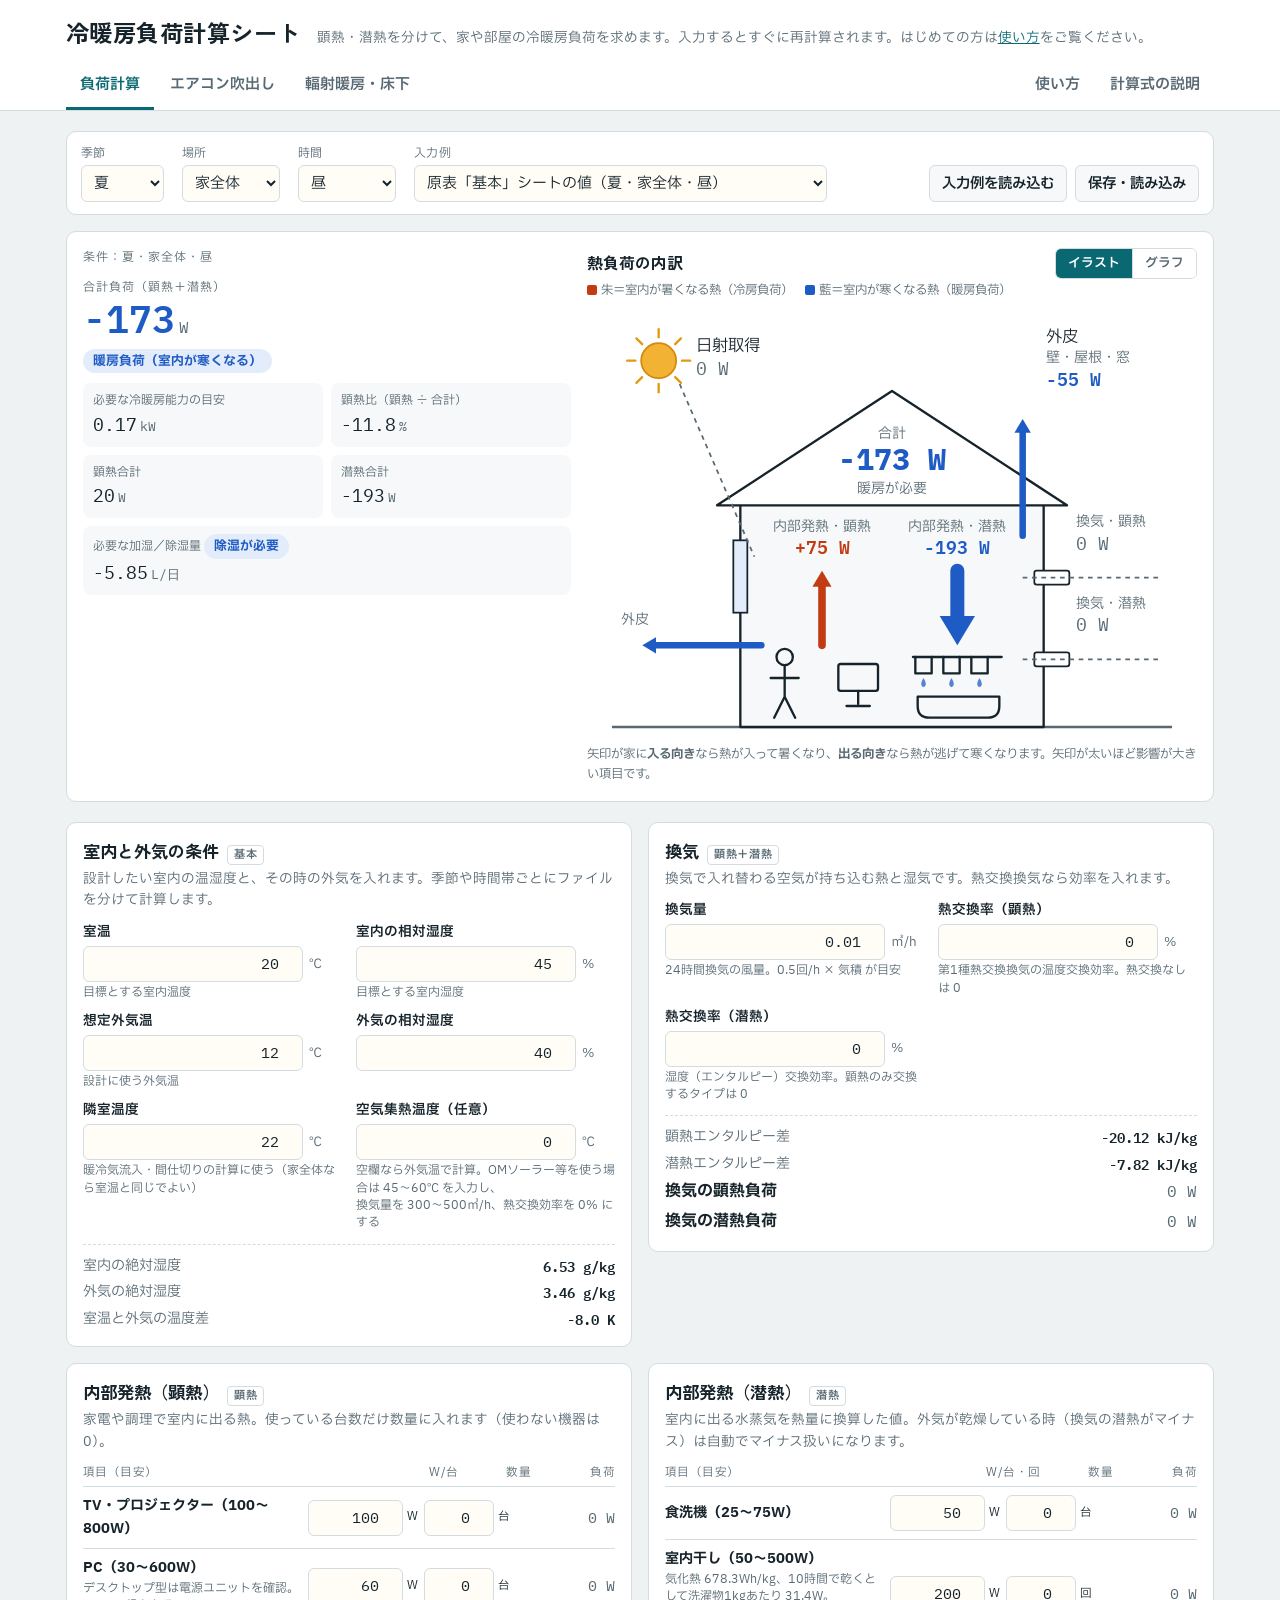
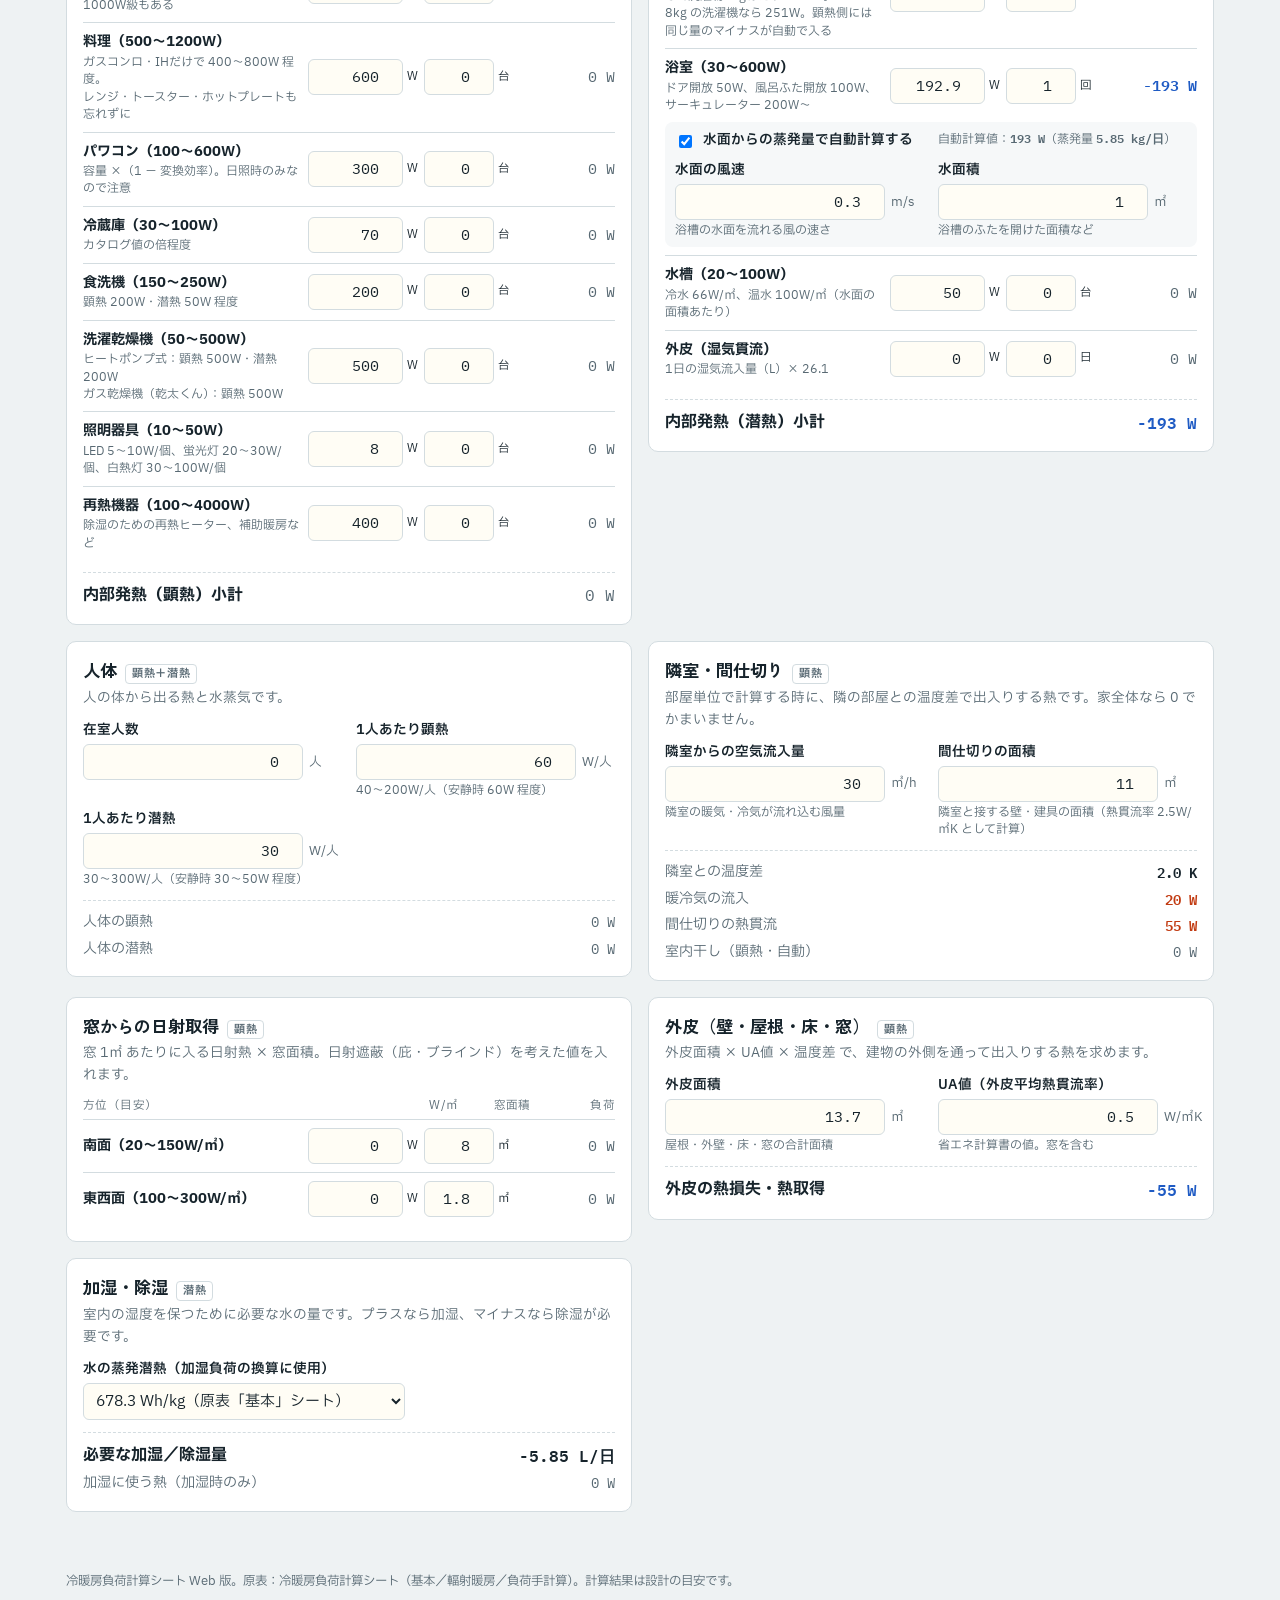
==== commit c890266a: "熱負荷の内訳を家のイラストで表示 家の断面図に日射・外皮・換気・内部発熱の熱の出入りを矢印で描き、 向きで暑くなる/寒くなる、太さで大きさを示す。棒グラフとの切り替え付き。 GitHub Pages " ====
--- a/index.html
+++ b/index.html
@@ -1,165 +1,427 @@
 <!doctype html>
 <html lang="ja">
 <head>
-  <meta charset="utf-8">
-  <meta name="viewport" content="width=device-width, initial-scale=1">
-  <title>空気線図</title>
-  <link rel="stylesheet" href="css/style.css">
+<meta charset="utf-8">
+<meta name="viewport" content="width=device-width, initial-scale=1, viewport-fit=cover">
+<title>冷暖房負荷計算シート</title>
+<meta name="description" content="住宅の冷暖房負荷（顕熱・潜熱）、エアコンの吹出し、床下暖房をブラウザで計算するツール">
+<link rel="preconnect" href="https://fonts.googleapis.com">
+<link rel="preconnect" href="https://fonts.gstatic.com" crossorigin>
+<link rel="stylesheet" href="https://fonts.googleapis.com/css2?family=IBM+Plex+Mono:wght@400;600&family=IBM+Plex+Sans+JP:wght@400;600;700&family=Zen+Kaku+Gothic+New:wght@700&display=swap">
+<link rel="stylesheet" href="style.css">
 </head>
 <body>
-  <header class="app-header">
-    <h1>空気線図 <span>Psychrometric Chart</span></h1>
-    <div class="toolbar">
-      <button type="button" id="btn-sample">サンプル（夏期冷房）</button>
-      <button type="button" id="btn-svg">SVG 保存</button>
-      <button type="button" id="btn-png">PNG 保存</button>
-      <button type="button" id="btn-csv">CSV 保存</button>
-      <button type="button" id="btn-print">印刷</button>
-      <button type="button" id="btn-clear" class="danger">全消去</button>
-    </div>
-  </header>
-
-  <div class="layout">
-    <aside class="sidebar">
-      <details open>
-        <summary>状態点の追加</summary>
-        <form id="form-point" class="form">
-          <label>名称 <input id="pt-name" type="text" maxlength="12" placeholder="自動"></label>
-          <label>入力する 2 値
-            <select id="pt-mode">
-              <option value="db-rh">乾球温度 + 相対湿度</option>
-              <option value="db-wb">乾球温度 + 湿球温度</option>
-              <option value="db-x">乾球温度 + 絶対湿度</option>
-              <option value="db-dp">乾球温度 + 露点温度</option>
-              <option value="db-h">乾球温度 + 比エンタルピー</option>
-              <option value="wb-rh">湿球温度 + 相対湿度</option>
-              <option value="h-rh">比エンタルピー + 相対湿度</option>
-              <option value="h-x">比エンタルピー + 絶対湿度</option>
-            </select>
-          </label>
-          <div class="row2">
-            <label><span id="pt-a-label">乾球温度 [°C]</span> <input id="pt-a" type="number" step="any" value="26" required></label>
-            <label><span id="pt-b-label">相対湿度 [%]</span> <input id="pt-b" type="number" step="any" value="50" required></label>
-          </div>
-          <div class="btns">
-            <button type="submit" class="primary">追加</button>
-            <button type="button" id="pt-update" disabled>選択中の点を更新</button>
-          </div>
-          <label class="check"><input type="checkbox" id="click-add"> 線図クリックで点を追加</label>
-          <p class="hint">点はドラッグで移動できます。一覧の行をクリックすると選択します。</p>
-          <p id="pt-error" class="error" role="alert"></p>
-        </form>
-      </details>
-
-      <details open>
-        <summary>状態変化（熱量計算）</summary>
-        <form id="form-proc" class="form">
-          <div class="row2">
-            <label>始点 <select id="pr-from"></select></label>
-            <label>終点 <select id="pr-to"></select></label>
-          </div>
-          <label>風量 [m³/h]（入口状態基準） <input id="pr-flow" type="number" min="0" step="any" value="10000"></label>
-          <div class="btns"><button type="submit" class="primary">変化線を追加</button></div>
-        </form>
-      </details>
-
-      <details>
-        <summary>混合</summary>
-        <form id="form-mix" class="form">
-          <div class="row2">
-            <label>空気 1 <select id="mx-a"></select></label>
-            <label>風量 [m³/h] <input id="mx-qa" type="number" min="0" step="any" value="3000"></label>
-          </div>
-          <div class="row2">
-            <label>空気 2 <select id="mx-b"></select></label>
-            <label>風量 [m³/h] <input id="mx-qb" type="number" min="0" step="any" value="7000"></label>
-          </div>
-          <label>混合点の名称 <input id="mx-name" type="text" maxlength="12" placeholder="MA"></label>
-          <div class="btns"><button type="submit" class="primary">混合点を追加</button></div>
-        </form>
-      </details>
-
-      <details>
-        <summary>SHF 線・装置露点</summary>
-        <form id="form-shf" class="form">
-          <div class="row2">
-            <label>基準点 <select id="shf-pt"></select></label>
-            <label>SHF <input id="shf-val" type="number" min="0.3" max="1" step="0.01" value="0.80"></label>
-          </div>
-          <div class="btns"><button type="submit" class="primary">SHF 線を追加</button></div>
-          <ul id="shf-list" class="chips"></ul>
-        </form>
-      </details>
-
-      <details>
-        <summary>線図の設定</summary>
-        <form id="form-settings" class="form" onsubmit="return false">
-          <div class="row2">
-            <label>標高 [m] <input id="set-alt" type="number" step="any" value="0"></label>
-            <label>大気圧 [kPa] <input id="set-p" type="number" step="any" value="101.325"></label>
-          </div>
-          <div class="row3">
-            <label>温度 下限 <input id="set-tmin" type="number" step="1" value="-10"></label>
-            <label>温度 上限 <input id="set-tmax" type="number" step="1" value="50"></label>
-            <label>x 上限 [g/kg] <input id="set-xmax" type="number" step="1" value="30"></label>
-          </div>
-          <fieldset class="layers">
-            <legend>表示する線</legend>
-            <label class="check"><input type="checkbox" data-layer="db" checked> <i class="sw" style="--c:#97a3b1"></i>乾球温度</label>
-            <label class="check"><input type="checkbox" data-layer="x" checked> <i class="sw" style="--c:#97a3b1"></i>絶対湿度</label>
-            <label class="check"><input type="checkbox" data-layer="rh" checked> <i class="sw" style="--c:#2b74b8"></i>相対湿度</label>
-            <label class="check"><input type="checkbox" data-layer="wb" checked> <i class="sw" style="--c:#2e9e5b"></i>湿球温度</label>
-            <label class="check"><input type="checkbox" data-layer="h" checked> <i class="sw" style="--c:#c2412d"></i>比エンタルピー</label>
-            <label class="check"><input type="checkbox" data-layer="v" checked> <i class="sw" style="--c:#8a4fb0"></i>比容積</label>
-          </fieldset>
-          <div class="btns"><button type="button" id="set-reset">既定値に戻す</button></div>
-        </form>
-      </details>
-    </aside>
-
-    <main class="main">
-      <div class="chart-wrap">
-        <svg id="chart" role="img" aria-label="空気線図"></svg>
-        <div id="readout" class="readout" hidden></div>
+<header class="site-head">
+  <div class="wrap">
+    <h1>冷暖房負荷計算シート</h1>
+    <p class="sub">顕熱・潜熱を分けて、家や部屋の冷暖房負荷を求めます。入力するとすぐに再計算されます。はじめての方は<a href="#guide" data-goto="guide">使い方</a>をご覧ください。</p>
+    <nav class="tabs" role="tablist" aria-label="画面の切り替え">
+      <button role="tab" id="tab-load" aria-controls="load" aria-selected="true">負荷計算</button>
+      <button role="tab" id="tab-aircon" aria-controls="aircon" aria-selected="false">エアコン吹出し</button>
+      <button role="tab" id="tab-radiant" aria-controls="radiant" aria-selected="false">輻射暖房・床下</button>
+      <button role="tab" id="tab-guide" aria-controls="guide" aria-selected="false" class="tab-help">使い方</button>
+      <button role="tab" id="tab-formula" aria-controls="formula" aria-selected="false">計算式の説明</button>
+    </nav>
+  </div>
+</header>
+
+<main class="wrap">
+  <!-- 共通ツールバー -->
+  <div class="toolbar" id="toolbar">
+    <div class="grp">
+      <label for="in-season">季節</label>
+      <select id="in-season" data-key="season">
+        <option value="">—</option><option>夏</option><option>梅雨</option><option>冬</option><option>中間期</option>
+      </select>
+    </div>
+    <div class="grp">
+      <label for="in-place">場所</label>
+      <select id="in-place" data-key="place">
+        <option value="">—</option><option>家全体</option><option>LDK</option><option>玄関</option><option>寝室</option>
+        <option>洗面脱衣</option><option>トイレ</option><option>子供室</option><option>その他</option>
+      </select>
+    </div>
+    <div class="grp">
+      <label for="in-time">時間</label>
+      <select id="in-time" data-key="time">
+        <option value="">—</option><option>明け方</option><option>昼</option><option>季節平均</option>
+      </select>
+    </div>
+    <div class="grp">
+      <label for="preset">入力例</label>
+      <select id="preset"></select>
+    </div>
+    <div class="actions">
+      <button class="btn" id="btn-preset" type="button">入力例を読み込む</button>
+      <button class="btn" id="btn-io" type="button">保存・読み込み</button>
+    </div>
+    <div class="io" id="preset-confirm" hidden style="width:100%">
+      <span class="msg">いまの入力内容が入力例で置き換わります。よろしいですか？</span>
+      <div style="display:flex;gap:8px">
+        <button class="btn primary" id="btn-preset-yes" type="button">置き換える</button>
+        <button class="btn" id="btn-preset-no" type="button">やめる</button>
       </div>
-
-      <section class="panel">
-        <h2>状態点</h2>
-        <div class="table-wrap">
-          <table id="tbl-points">
-            <thead>
-              <tr>
-                <th>名称</th><th>乾球<br>[°C]</th><th>湿球<br>[°C]</th><th>相対湿度<br>[%]</th>
-                <th>絶対湿度<br>[g/kg(DA)]</th><th>露点<br>[°C]</th><th>比エンタルピー<br>[kJ/kg(DA)]</th>
-                <th>比容積<br>[m³/kg(DA)]</th><th>水蒸気分圧<br>[kPa]</th><th></th>
-              </tr>
-            </thead>
-            <tbody></tbody>
-          </table>
+    </div>
+    <div class="io" id="io" hidden style="width:100%">
+      <span class="msg" id="io-msg"></span>
+      <textarea id="io-text" spellcheck="false" aria-label="入力内容のテキスト"></textarea>
+      <div style="display:flex;gap:8px;flex-wrap:wrap">
+        <button class="btn primary" id="btn-copy" type="button">コピー</button>
+        <button class="btn" id="btn-load" type="button">貼り付けた内容を読み込む</button>
+      </div>
+    </div>
+  </div>
+
+  <!-- 結果サマリー（負荷計算・エアコン・輻射のタブで共通表示） -->
+  <section class="summary" id="summary" aria-label="計算結果">
+    <div class="total-block">
+      <p class="eyebrow" id="sum-meta">条件：</p>
+      <div>
+        <p class="eyebrow">合計負荷（顕熱＋潜熱）</p>
+        <div class="total-num" id="sum-total">—</div>
+      </div>
+      <div><span class="pill neutral" id="sum-pill">—</span></div>
+      <dl class="kv">
+        <div><dt>必要な冷暖房能力の目安</dt><dd><span id="sum-kw">—</span><span class="u">kW</span></dd></div>
+        <div><dt>顕熱比（顕熱 ÷ 合計）</dt><dd><span id="sum-shf">—</span><span class="u">%</span></dd></div>
+        <div><dt>顕熱合計</dt><dd><span id="sum-sens">—</span><span class="u">W</span></dd></div>
+        <div><dt>潜熱合計</dt><dd><span id="sum-lat">—</span><span class="u">W</span></dd></div>
+        <div style="grid-column:1/-1"><dt>必要な加湿／除湿量 <span class="pill neutral" id="sum-humid-pill">—</span></dt><dd><span id="sum-humid">—</span><span class="u">L/日</span></dd></div>
+      </dl>
+    </div>
+    <div class="chart-block">
+      <div class="chart-head">
+        <h2>熱負荷の内訳</h2>
+        <div class="seg" role="group" aria-label="内訳の表示方法">
+          <button type="button" id="view-house" aria-pressed="true">イラスト</button>
+          <button type="button" id="view-bars" aria-pressed="false">グラフ</button>
         </div>
-      </section>
-
-      <section class="panel">
-        <h2>状態変化</h2>
-        <div class="table-wrap">
-          <table id="tbl-procs">
-            <thead>
-              <tr>
-                <th>変化</th><th>Δt<br>[K]</th><th>Δx<br>[g/kg(DA)]</th><th>Δh<br>[kJ/kg(DA)]</th><th>SHF</th>
-                <th>風量<br>[m³/h]</th><th>全熱<br>[kW]</th><th>顕熱<br>[kW]</th><th>潜熱<br>[kW]</th><th>水分量<br>[kg/h]</th><th></th>
-              </tr>
-            </thead>
-            <tbody></tbody>
-          </table>
-        </div>
-        <p class="note">熱量は負が冷却・除湿、正が加熱・加湿。顕熱は絶対湿度を入口値に固定した温度変化分、潜熱は残りの分です。
-          計算式は ASHRAE Handbook Fundamentals（理想気体近似）に基づきます。</p>
-      </section>
-    </main>
-  </div>
-
-  <script src="js/psychro.js"></script>
-  <script src="js/chart.js"></script>
-  <script src="js/app.js"></script>
+      </div>
+      <p class="chart-legend"><span class="lh">朱＝室内が暑くなる熱（冷房負荷）</span><span class="lc">藍＝室内が寒くなる熱（暖房負荷）</span></p>
+      <figure class="house" id="house-fig">
+        <div id="house"></div>
+        <figcaption>矢印が家に<b>入る向き</b>なら熱が入って暑くなり、<b>出る向き</b>なら熱が逃げて寒くなります。矢印が太いほど影響が大きい項目です。</figcaption>
+      </figure>
+      <div class="chart" id="chart" hidden></div>
+    </div>
+  </section>
+
+  <div class="panel" id="load" role="tabpanel" aria-labelledby="tab-load">
+    <div id="load-cards"></div>
+  </div>
+
+  <div class="panel" id="aircon" role="tabpanel" aria-labelledby="tab-aircon" hidden>
+    <div id="aircon-cards"></div>
+  </div>
+
+  <div class="panel" id="radiant" role="tabpanel" aria-labelledby="tab-radiant" hidden>
+    <div id="radiant-cards"></div>
+  </div>
+
+  <!-- ================= 使い方 ================= -->
+  <div class="panel doc" id="guide" role="tabpanel" aria-labelledby="tab-guide" hidden>
+    <h2>このツールでわかること</h2>
+    <p>家全体や部屋ごとに、<b>冷房・暖房でどれだけの熱を取り除く（加える）必要があるか</b>を、温度に関わる「顕熱」と湿気に関わる「潜熱」に分けて計算します。あわせて、エアコンの吹出し風量や能力、床下の温水配管の放熱量なども確かめられます。</p>
+    <p>入力はすべてこのブラウザの中だけで計算されます。入力内容はこの端末のブラウザに自動で保存され、次に開いたときも残ります。</p>
+
+    <h2>計算の手順</h2>
+    <ol class="steps">
+      <li><b>条件を決める。</b>画面上部で「季節」「場所」「時間」を選びます（メモ用です。計算には影響しません）。初めての方は「入力例を読み込む」で原表の数値を読み込み、動きを確かめてください。</li>
+      <li><b>室内と外気の条件を入れる。</b>目標とする室温・湿度と、設計に使う外気温・湿度を入れます。外気温は地域の設計用外気温（夏の昼、冬の明け方など）を使います。</li>
+      <li><b>換気を入れる。</b>換気量（㎥/h）と、熱交換換気の場合は顕熱・潜熱の交換効率（%）を入れます。熱交換なしなら 0 です。</li>
+      <li><b>人と家電を入れる。</b>在室人数と、使っている家電の台数を入れます。各項目の括弧内に目安のワット数が書いてあります。使わない機器は数量を 0 にします。</li>
+      <li><b>日射と外皮を入れる。</b>南面・東西面の窓面積と 1㎡ あたりの日射熱、外皮面積と UA値を入れます。UA値は省エネ計算書の値をそのまま使えます。</li>
+      <li><b>結果を見る。</b>上部の「合計負荷」がプラスなら冷房、マイナスなら暖房が必要です。数値の絶対値 ÷ 1000 が必要な能力（kW）の目安です。「熱負荷の内訳」の家のイラストでは、熱が入ってくる所（朱の矢印）と逃げていく所（藍の矢印）が、矢印の太さで大きさとともにわかります。「グラフ」に切り替えると原表と同じ棒グラフで見られます。</li>
+      <li><b>エアコンを確かめる（任意）。</b>「エアコン吹出し」タブで吹出口の大きさと風速・吹出し温度を入れると、エアコンが出せる能力と顕熱比がわかります。夏はエアコンの顕熱比を建物の顕熱比に近づけるのが目安です。</li>
+      <li><b>床下暖房を確かめる（任意）。</b>「輻射暖房・床下」タブで、温水パイプの放熱量や床ガラリから出る空気の熱量を確かめられます。</li>
+    </ol>
+
+    <h2>数値の符号（プラス・マイナス）の意味</h2>
+    <div class="callout">
+      <p>このツールでは、<b>室内に熱が入ってくる（室内が暑くなる）方向をプラス</b>、<b>室内から熱が出ていく（室内が寒くなる）方向をマイナス</b>として表します。プラスの値は朱色、マイナスの値は藍色で表示します。</p>
+      <p>例：冬に外気温 8℃・室温 22℃ なら、外皮の負荷はマイナス（熱が逃げる）。家電や人の発熱はプラスで、暖房負荷を減らしてくれます。</p>
+    </div>
+
+    <h2>入力のコツ</h2>
+    <ul>
+      <li>各入力欄の下の小さな文字に、目安の数値や注意点を書いています（原表のセルコメントの内容です）。</li>
+      <li>夏の負荷は「昼」、冬の負荷は「明け方」で計算すると最大値（機器選定用）、「季節平均」で計算すると平均的な運転状態を確認できます。</li>
+      <li>部屋ごとに計算する場合は「隣室温度」と「隣室からの空気流入量」「間仕切りの面積」を入れます。家全体なら隣室温度を室温と同じにすれば影響はゼロになります。</li>
+      <li>浴室の潜熱は、「水面からの蒸発量で自動計算する」にチェックを入れると、室温・湿度・水面の風速・水面積から自動で求めます。</li>
+      <li>空気集熱（OMソーラーなど）を使う場合だけ「空気集熱温度」を入れます。空欄なら外気温で計算します。</li>
+    </ul>
+
+    <h2>保存と読み込み</h2>
+    <ul>
+      <li>入力内容はこの端末のブラウザに自動で保存されます。別の端末やブラウザでは引き継がれません。</li>
+      <li>複数の案を残したい場合や人に渡したい場合は「保存・読み込み」→「コピー」で入力内容をテキストにして、メモ帳などに貼り付けて保存してください。読み込むときは、そのテキストを貼り付けて「貼り付けた内容を読み込む」を押します。</li>
+      <li>「入力例を読み込む」で「空欄（手計算用）」を選ぶと、すべての値が 0 になります（原表の「負荷手計算」シートに相当）。</li>
+    </ul>
+
+    <h2>用語</h2>
+    <dl class="terms">
+      <dt>顕熱</dt><dd>温度を上げ下げする熱。温度計で測れる熱です。</dd>
+      <dt>潜熱</dt><dd>水蒸気の量（湿気）の変化にともなう熱。湿度を上げ下げするための熱です。</dd>
+      <dt>顕熱比（SHF）</dt><dd>顕熱 ÷（顕熱＋潜熱）。夏は除湿の割合が大きいほど小さくなります。</dd>
+      <dt>絶対湿度</dt><dd>乾いた空気 1kg に含まれる水蒸気の量（g/kg）。温度が変わっても変わりません。</dd>
+      <dt>相対湿度</dt><dd>その温度で含むことができる最大の水蒸気量に対する割合（%）。</dd>
+      <dt>エンタルピー</dt><dd>空気 1kg が持つ熱の量（kJ/kg）。顕熱分と潜熱分の合計です。</dd>
+      <dt>UA値</dt><dd>外皮平均熱貫流率（W/㎡K）。外皮 1㎡、内外温度差 1℃ あたりに逃げる熱。小さいほど断熱性が高い。</dd>
+      <dt>熱交換率</dt><dd>熱交換換気で、排気の熱（湿気）を給気に戻す割合。</dd>
+      <dt>W と kW</dt><dd>1kW ＝ 1000W。エアコンのカタログの「冷房能力 2.8kW」は 2800W のことです。</dd>
+    </dl>
+
+    <h2>ご注意</h2>
+    <div class="callout warn">
+      <p>計算は簡易的なモデルによるもので、結果は設計の目安です。機器選定にあたっては、メーカーの資料や詳細な計算とあわせて判断してください。計算式の内容は「<a href="#formula" data-goto="formula">計算式の説明</a>」に、原表どおりに再現した点の注記とあわせてまとめています。</p>
+    </div>
+  </div>
+
+  <!-- ================= 計算式 ================= -->
+  <div class="panel doc" id="formula" role="tabpanel" aria-labelledby="tab-formula" hidden>
+    <h2>計算式の説明</h2>
+    <p>このツールは、原表（Excel「冷暖房負荷計算シート」）の数式をそのまま移植しています。各式の右に、原表のセル番地を記しています。</p>
+    <nav class="toc" aria-label="目次">
+      <a href="#f-air">空気の性質</a><a href="#f-vent">換気</a><a href="#f-internal">内部発熱</a><a href="#f-room">隣室・日射・外皮</a>
+      <a href="#f-humid">加湿・除湿</a><a href="#f-total">合計</a><a href="#f-ac">エアコン吹出し</a><a href="#f-radiant">輻射暖房・床下</a><a href="#f-consts">定数一覧</a><a href="#f-notes">原表についての注記</a>
+    </nav>
+
+    <h3 id="f-air">1. 空気の性質（湿り空気）</h3>
+    <div class="formula">
+      <h4>飽和水蒸気圧 ps <span class="cell">各湿度計算の内部</span></h4>
+      <pre>ps(t) = 6.116441 × 10^( 7.591386 × t ÷ (t + 240.7263) )   [hPa]
+（t ≧ 50℃ のときは 6.004918 × 10^( 7.337936 × t ÷ (t + 229.3975) )）</pre>
+      <p>温度 t（℃）の空気が含むことのできる水蒸気の圧力です。Tetens 型の近似式です。</p>
+    </div>
+    <div class="formula">
+      <h4>絶対湿度 x <span class="cell">H30, H31</span></h4>
+      <pre>x = 0.622 × ps × φ ÷ (1013.25 − ps × φ) × 1000   [g/kg]</pre>
+      <p>φ は相対湿度（% ÷ 100）、1013.25 は大気圧（hPa）。0.622 は水蒸気と乾き空気の分子量の比です。</p>
+    </div>
+    <div class="formula">
+      <h4>絶対湿度から相対湿度を求める <span class="cell">P3, P4, P8</span></h4>
+      <pre>φ = 1013.25 × x ÷ ( ps × (622 + x) )</pre>
+    </div>
+
+    <h3 id="f-vent">2. 換気の負荷</h3>
+    <div class="formula">
+      <h4>顕熱エンタルピー差 <span class="cell">B6, D6</span></h4>
+      <pre>Δh顕 = 1.006 × (外気温 − 室温)            [kJ/kg]
+1㎥/h あたり = Δh顕 ÷ 0.83 ÷ 3.6           [W/(㎥/h)]</pre>
+      <p>1.006 は乾き空気の比熱（kJ/kg・K）、0.83 は空気の比容積（㎥/kg）、3.6 は kJ/h を W に直す係数です。空気集熱温度を入れた場合は、外気温の代わりにその温度を使います。</p>
+    </div>
+    <div class="formula">
+      <h4>潜熱エンタルピー差 <span class="cell">H6, J6</span></h4>
+      <pre>Δh潜 = x外 × (2501 + 1.805 × 外気温) − x内 × (2501 + 1.805 × 室温)   [kJ/kg]
+（x は kg/kg、大気圧は 1013 hPa で計算）
+1㎥/h あたり = Δh潜 ÷ 0.83 ÷ 3.6</pre>
+      <p>2501 は 0℃ の水の蒸発潜熱（kJ/kg）、1.805 は水蒸気の比熱（kJ/kg・K）です。</p>
+    </div>
+    <div class="formula">
+      <h4>換気の顕熱負荷・潜熱負荷 <span class="cell">E7, K7</span></h4>
+      <pre>換気顕熱 = 1㎥/h あたりの顕熱 × 換気量 × (1 − 顕熱交換率 ÷ 100)   [W]
+換気潜熱 = 1㎥/h あたりの潜熱 × 換気量 × (1 − 潜熱交換率 ÷ 100)   [W]</pre>
+    </div>
+
+    <h3 id="f-internal">3. 人体・内部発熱</h3>
+    <div class="formula">
+      <h4>人体 <span class="cell">E9, K9</span></h4>
+      <pre>人体顕熱 = 1人あたり顕熱 × 人数
+人体潜熱 = 1人あたり潜熱 × 人数</pre>
+    </div>
+    <div class="formula">
+      <h4>内部発熱（顕熱） <span class="cell">E11～E19</span></h4>
+      <pre>各機器の負荷 = 1台あたりのワット数 × 台数</pre>
+    </div>
+    <div class="formula">
+      <h4>内部発熱（潜熱） <span class="cell">K11～K15</span></h4>
+      <pre>食洗機   = W × 台数（常にプラス）
+室内干し・浴室・水槽・外皮の湿気貫流 = W × 数量 × 符号
+  符号：換気の潜熱負荷がマイナス（外気が乾燥）なら −1、それ以外は +1</pre>
+      <p>外気が乾燥している季節は、室内に出る水蒸気が加湿として役立つ（潜熱負荷を打ち消す）ためマイナスで扱います。</p>
+    </div>
+    <div class="formula">
+      <h4>室内干し（顕熱） <span class="cell">E22</span></h4>
+      <pre>室内干しの潜熱がプラスのとき：  −(室内干しの W) × 回数
+それ以外：                      0</pre>
+      <p>洗濯物から水が蒸発するとき、気化熱で室内の空気が冷やされる分です。</p>
+    </div>
+    <div class="formula">
+      <h4>浴室の自動計算（水面からの蒸発） <span class="cell">O19～Q20</span></h4>
+      <pre>Re  = 1.2 × 水面の風速 × 0.1 ÷ 1.83×10⁻⁵         （代表長さ 0.1m）
+α   = 0.664 × √Re × 0.72^(1/3) × 0.0263 ÷ 0.1      （平板の熱伝達率）
+β   = 0.001 × α ÷ 1.04                              （ルイスの関係による物質伝達率）
+x水 = 室温 + 2℃ の飽和絶対湿度                       [g/kg]
+蒸発量 = β × (x水 − x内) × 水面積 × 3.6 × 24         [kg/日]
+浴室の潜熱 = 蒸発量 × 33                             [W]</pre>
+      <p>水面の温度を室温 + 2℃ と仮定しています。1.2 は空気の密度、1.83×10⁻⁵ は空気の粘性係数、0.72 はプラントル数、0.0263 は空気の熱伝導率です。</p>
+    </div>
+
+    <h3 id="f-room">4. 隣室・日射・外皮</h3>
+    <div class="formula">
+      <h4>暖冷気の流入 <span class="cell">E20</span></h4>
+      <pre>流入 = 流入風量 × (隣室温度 − 室温) × 0.34   [W]</pre>
+      <p>0.34 は空気の容積比熱（≒ 1.2kg/㎥ × 1.006kJ/kg・K ÷ 3.6）です。</p>
+    </div>
+    <div class="formula">
+      <h4>間仕切りの熱貫流 <span class="cell">E21</span></h4>
+      <pre>間仕切り = 2.5 × 面積 × (隣室温度 − 室温)   [W]</pre>
+      <p>2.5 は断熱していない間仕切りの熱貫流率（W/㎡K）として固定値にしています。</p>
+    </div>
+    <div class="formula">
+      <h4>日射取得 <span class="cell">E25, E26</span></h4>
+      <pre>日射取得 = 窓面積 × 1㎡ あたりの日射熱   （南面・東西面それぞれ）</pre>
+    </div>
+    <div class="formula">
+      <h4>外皮 <span class="cell">C28, E31</span></h4>
+      <pre>外皮 = 四捨五入( (外気温 − 室温) × 外皮面積 × UA値 )   [W]</pre>
+    </div>
+
+    <h3 id="f-humid">5. 加湿・除湿</h3>
+    <div class="formula">
+      <h4>必要な加湿／除湿量 <span class="cell">H8</span></h4>
+      <pre>乾き空気の流量 m = 換気量 ÷ ( 0.00455 × (0.622 + x平均 ÷ 1000) × (室温 + 外気温 + 273.15) )   [kg/h]
+換気による水分 W換 = m × |x内 − x外| × 24 ÷ 1000 × (1 − 潜熱交換率 ÷ 100)              [kg/日]
+
+外気の方が湿っているとき（x外 > x内）：
+  量 = −W換 − 人数×1.1 − 食洗機潜熱÷200 − 室内干し潜熱÷62.5 − 浴室潜熱÷33 − 水槽潜熱÷33 − 湿気貫流÷26.1
+それ以外のとき：
+  量 =  W換 − 人数×0.65 − 食洗機潜熱÷200 + 室内干し潜熱÷62.5 + 浴室潜熱÷33 + 水槽潜熱÷33</pre>
+      <p>プラスなら加湿、マイナスなら除湿が必要です。x平均は室内と外気の絶対湿度の平均です。各潜熱の W を割っている数（200, 62.5, 33, 26.1）は、W を 1日の水の量（L）に換算する係数です。</p>
+    </div>
+    <div class="formula">
+      <h4>加湿に使う熱 <span class="cell">K8</span></h4>
+      <pre>加湿が必要なとき：  −加湿量 × 蒸発潜熱 ÷ 24   [W]
+それ以外：          0</pre>
+      <p>蒸発潜熱は原表「基本」が 678.3Wh/kg、「輻射暖房」が 627.6Wh/kg です。画面で選べます。</p>
+    </div>
+
+    <h3 id="f-total">6. 合計</h3>
+    <div class="formula">
+      <h4>顕熱合計・潜熱合計・合計負荷・顕熱比 <span class="cell">B32, H32, D33, K33</span></h4>
+      <pre>顕熱合計 = 換気顕熱 + 人体顕熱 + 内部発熱（顕熱）+ 暖冷気流入 + 間仕切り + 室内干し顕熱 + 日射取得 + 外皮
+潜熱合計 = 換気潜熱 + 加湿に使う熱 + 人体潜熱 + 内部発熱（潜熱）
+合計負荷 = 顕熱合計 + 潜熱合計
+顕熱比   = 顕熱合計 ÷ 合計負荷
+必要な能力の目安 = |合計負荷| ÷ 1000   [kW]</pre>
+    </div>
+    <div class="formula">
+      <h4>グラフの内訳 <span class="cell">G19～H24</span></h4>
+      <pre>内部発熱（潜熱） = 内部発熱（潜熱）の合計 + 人体潜熱
+換気（潜熱）     = 換気潜熱
+内部発熱（顕熱） = 家電の合計 + 暖冷気流入 + 間仕切り + 人体顕熱
+換気（顕熱）     = 換気顕熱
+日射取得         = 南面 + 東西面
+外皮             = 外皮</pre>
+      <p>原表のグラフはこの 6 項目です。このツールでは、0 でないときに限り「加湿に使う熱」「室内干し（顕熱）」も表示するので、グラフの合計が合計負荷と一致します。</p>
+    </div>
+
+    <h3 id="f-ac">7. エアコン吹出し</h3>
+    <div class="formula">
+      <h4>風量 <span class="cell">O12</span></h4>
+      <pre>角形： 風量 = 長辺 × 短辺 × 風速 × 3600              [㎥/h]
+円形： 風量 = 風速 × 3600 × (直径 ÷ 1000)² × π ÷ 4   （長辺 = 0 のとき）</pre>
+    </div>
+    <div class="formula">
+      <h4>換気（熱交換後の外気）の状態 <span class="cell">O3, P3</span></h4>
+      <pre>温度   = 外気温 − (外気温 − 室温) × (1 − 顕熱交換率 ÷ 100)    （交換率 0 なら外気温）
+絶対湿度 = x外 − (x外 − x内) × (1 − 潜熱交換率 ÷ 100)          （交換率 0 なら外気の湿度）</pre>
+    </div>
+    <div class="formula">
+      <h4>混合気 <span class="cell">N2～Q4</span></h4>
+      <pre>室内空気の風量 = エアコン風量 − 換気量
+混合気の温度   = (室内風量 × 室温 + 換気量 × 換気温度) ÷ エアコン風量
+混合気の絶対湿度 = 同じく風量の比で平均</pre>
+    </div>
+    <div class="formula">
+      <h4>吸込み・吹出し空気 <span class="cell">O7～Q8</span></h4>
+      <pre>吸込み空気 = 混合気 または 内気（室内空気）
+吹出し空気：暖房（吸込み温度 &lt; 吹出し温度）なら絶対湿度は吸込みと同じ
+            冷房なら相対湿度 100%（コイルで結露するまで冷やす）</pre>
+    </div>
+    <div class="formula">
+      <h4>エアコンの能力 <span class="cell">O15～Q18</span></h4>
+      <pre>顕熱能力 = 1.006 × |吸込み温度 − 吹出し温度| ÷ 3.6 × 風量 ÷ 0.83                  [W]
+潜熱能力 = |x吸 × (2501 + 1.805 × t吸) − x吹 × (2501 + 1.805 × t吹)| ÷ 3600 × 風量 ÷ 0.83   [W]
+全熱能力 = 顕熱能力 + 潜熱能力
+顕熱比   = 顕熱能力 ÷ 全熱能力
+総熱量   = 全熱能力 × 運転時間 ÷ 1000                                          [kWh]
+総水量   = |x吸 − x吹| ÷ 0.86 × 風量 × 運転時間 ÷ 1000                           [L]</pre>
+      <p>ここでの x は g/kg です。「負荷に対する能力の比」は 全熱能力 ÷ |合計負荷| で、このツールで追加した参考値です。</p>
+    </div>
+    <div class="formula">
+      <h4>到達距離と気流の降下量 <span class="cell">N13～Q13</span></h4>
+      <pre>到達距離 = 吹出し風速 × K × 短辺 ÷ 到達とみなす風速         （角形 K = 4.3）
+         = 吹出し風速 × 5 × 直径 ÷ 到達とみなす風速         （円形）
+Ar       = 9.8 ÷ 300 × (室温 − 吹出し温度) × 短辺 ÷ 吹出し風速²   （アルキメデス数）
+降下量   = 0.42 × Ar ÷ K × (到達距離 ÷ 短辺)³ × 短辺</pre>
+      <p>プラスは冷気が下がる量、マイナスは暖気が上がる量の目安です。</p>
+    </div>
+
+    <h3 id="f-radiant">8. 輻射暖房・床下</h3>
+    <div class="formula">
+      <h4>温水パイプ 1m あたりの熱通過率 <span class="cell">P6</span></h4>
+      <pre>K = 2π ÷ ( 1 ÷ (α内 × 内径) + ln(外径 ÷ 内径) ÷ λ + 1 ÷ (α外 × 外径) )   [W/mK]
+（内径・外径は m）</pre>
+      <p>円管の内側の熱伝達、管壁の熱伝導、外側の熱伝達を直列につないだ熱抵抗の逆数です。</p>
+    </div>
+    <div class="formula">
+      <h4>パイプからの放熱量 <span class="cell">P10</span></h4>
+      <pre>放熱量 = K × パイプの長さ × (水温 − 気温)   [W]</pre>
+    </div>
+    <div class="formula">
+      <h4>床から室内へ移る熱・基礎から逃げる熱 <span class="cell">O28, Q28</span></h4>
+      <pre>床から室内へ = 床面積 × 床のU値 × (床下温度 − 室温)       [W]
+基礎から外へ = (外気温 − 床下温度) × ψ × 基礎の外周長さ      [W]</pre>
+    </div>
+    <div class="formula">
+      <h4>2つの空気の比較 <span class="cell">N13～Q23（輻射暖房）</span></h4>
+      <pre>顕熱差 = 1.006 × |t① − t②| ÷ 3.6 × 風量
+潜熱差 = |x① × (2501 + 1.805 × t①) − x② × (2501 + 1.805 × t②)| ÷ 3600 × 風量
+全熱差 = 顕熱差 + 潜熱差，  総熱量 = 全熱差 × 時間 ÷ 1000，  総水量 = |x① − x②| ÷ 0.86 × 風量 × 時間 ÷ 1000</pre>
+      <p>エアコン能力の式と違い、こちらは原表どおり比容積 0.83 で割っていません。</p>
+    </div>
+
+    <h3 id="f-consts">定数一覧</h3>
+    <div class="table-scroll">
+      <table class="consts">
+        <thead><tr><th>値</th><th>意味</th></tr></thead>
+        <tbody>
+          <tr><td>1.006</td><td>乾き空気の定圧比熱 [kJ/kg・K]</td></tr>
+          <tr><td>1.805</td><td>水蒸気の定圧比熱 [kJ/kg・K]</td></tr>
+          <tr><td>2501</td><td>0℃ における水の蒸発潜熱 [kJ/kg]</td></tr>
+          <tr><td>0.83</td><td>空気の比容積 [㎥/kg]</td></tr>
+          <tr><td>3.6</td><td>kJ/h → W の換算（1W = 3.6kJ/h）</td></tr>
+          <tr><td>0.34</td><td>空気の容積比熱 [Wh/㎥・K]</td></tr>
+          <tr><td>0.622</td><td>水蒸気と乾き空気の分子量比</td></tr>
+          <tr><td>1013.25</td><td>標準大気圧 [hPa]</td></tr>
+          <tr><td>2.5</td><td>間仕切りの熱貫流率 [W/㎡K]</td></tr>
+          <tr><td>678.3 / 627.6</td><td>水の蒸発潜熱 [Wh/kg]（加湿負荷の換算）</td></tr>
+          <tr><td>33</td><td>浴室の蒸発量 [kg/日] を潜熱 [W] に換算する係数</td></tr>
+          <tr><td>4.3 / 5</td><td>吹出口の到達距離の係数（角形 / 円形）</td></tr>
+        </tbody>
+      </table>
+    </div>
+
+    <h3 id="f-notes">原表についての注記</h3>
+    <div class="callout warn">
+      <p>計算結果を原表（Excel）と一致させるため、次の点も原表の式のとおりに再現しています。必要に応じて確認してください。</p>
+      <ul>
+        <li>加湿・除湿量（H8）の空気の温度は、原表の <code>AVERAGE(C4+I4)</code> が「室温＋外気温」の和を返すため、平均ではなく和で計算しています。</li>
+        <li>熱交換後の外気の温度・湿度（O3, P3）は「外気 −（外気 − 室内）×（1 − 交換率）」で計算しています。交換率 100% のとき外気と同じ値になります。</li>
+        <li>円形吹出口の気流の降下量（Q13）は、原表どおり直径ではなく「短辺」の値を使います。</li>
+        <li>原表「基本」シートは空気集熱温度に 0 が入っているため、入力例「基本」も 0 ℃ で計算します（空欄にすると外気温で計算します）。</li>
+      </ul>
+    </div>
+  </div>
+</main>
+
+<footer class="site-foot wrap">
+  <p>冷暖房負荷計算シート Web 版。原表：冷暖房負荷計算シート（基本／輻射暖房／負荷手計算）。計算結果は設計の目安です。</p>
+</footer>
+
+<script src="presets.js"></script>
+<script src="calc.js"></script>
+<script src="app.js"></script>
 </body>
 </html>
--- a/style.css
+++ b/style.css
@@ -0,0 +1,268 @@
+/* layout: 上部に結果サマリー、その下に入力カードを2列（スマホは1列）。熱は朱、冷は藍の二極で符号を表す */
+:root {
+  --bg: #eef2f3;
+  --surface: #ffffff;
+  --surface-2: #f6f8f9;
+  --ink: #16232b;
+  --muted: #586973;
+  --line: #d3dce0;
+  --accent: #0a6873;
+  --accent-ink: #ffffff;
+  --hot: #c23b12;
+  --hot-bg: #fbe9e2;
+  --cold: #1f5bc4;
+  --cold-bg: #e3ecfb;
+  --warn: #8a5a00;
+  --warn-bg: #fff3d6;
+  --input-bg: #fffdf5;
+  --focus: #0a6873;
+  --font-display: "Zen Kaku Gothic New", "Hiragino Kaku Gothic ProN", "Yu Gothic", sans-serif;
+  --font-body: "IBM Plex Sans JP", "Hiragino Sans", "Yu Gothic UI", "Meiryo", sans-serif;
+  --font-num: "IBM Plex Mono", ui-monospace, "SFMono-Regular", Menlo, Consolas, monospace;
+  --r: 10px;
+}
+@media (prefers-color-scheme: dark) {
+  :root:not([data-theme="light"]) {
+    --bg: #0e1417; --surface: #162026; --surface-2: #1b272e; --ink: #e2eaed; --muted: #94a5ad;
+    --line: #2b3a42; --accent: #4cb5bf; --accent-ink: #062125; --hot: #f08a62; --hot-bg: #3a2119;
+    --cold: #7aa5f2; --cold-bg: #18273f; --warn: #f2c165; --warn-bg: #3a2f14; --input-bg: #1f2a30;
+    --focus: #6fd0d9; color-scheme: dark;
+  }
+}
+:root[data-theme="dark"] {
+  --bg: #0e1417; --surface: #162026; --surface-2: #1b272e; --ink: #e2eaed; --muted: #94a5ad;
+  --line: #2b3a42; --accent: #4cb5bf; --accent-ink: #062125; --hot: #f08a62; --hot-bg: #3a2119;
+  --cold: #7aa5f2; --cold-bg: #18273f; --warn: #f2c165; --warn-bg: #3a2f14; --input-bg: #1f2a30;
+  --focus: #6fd0d9; color-scheme: dark;
+}
+
+* { box-sizing: border-box; }
+[hidden] { display: none !important; }
+body {
+  margin: 0;
+  background: var(--bg);
+  color: var(--ink);
+  font-family: var(--font-body);
+  font-size: 15px;
+  line-height: 1.6;
+}
+.wrap { max-width: 1180px; margin: 0 auto; padding-inline: 16px; }
+
+/* ---------- header ---------- */
+.site-head { background: var(--surface); border-bottom: 1px solid var(--line); }
+.site-head .wrap { display: flex; flex-wrap: wrap; align-items: baseline; gap: 4px 16px; padding-block: 14px 0; }
+.site-head h1 {
+  font-family: var(--font-display); font-weight: 700; font-size: 1.45rem; margin: 0; letter-spacing: .02em;
+  text-wrap: balance;
+}
+.site-head .sub { color: var(--muted); font-size: .85rem; margin: 0; }
+.tabs { display: flex; gap: 2px; overflow-x: auto; width: 100%; margin-top: 8px; scrollbar-width: thin; }
+.tabs button {
+  appearance: none; border: 0; background: none; color: var(--muted); font: inherit; font-weight: 600;
+  padding: 10px 14px; border-bottom: 3px solid transparent; cursor: pointer; white-space: nowrap;
+}
+.tabs button[aria-selected="true"] { color: var(--accent); border-bottom-color: var(--accent); }
+.tabs button:hover { color: var(--ink); }
+.tabs .tab-help { margin-left: auto; }
+
+main { padding-block: 20px 48px; }
+.panel[hidden] { display: none !important; }
+
+/* ---------- toolbar ---------- */
+.toolbar {
+  display: flex; flex-wrap: wrap; gap: 10px 18px; align-items: end;
+  background: var(--surface); border: 1px solid var(--line); border-radius: var(--r); padding: 12px 14px; margin-bottom: 16px;
+}
+.toolbar .grp { display: flex; flex-direction: column; gap: 2px; min-width: 0; }
+.toolbar label { font-size: .75rem; color: var(--muted); letter-spacing: .04em; }
+.toolbar .actions { display: flex; flex-wrap: wrap; gap: 8px; margin-left: auto; }
+
+select, input[type="number"], input[type="text"], textarea {
+  font: inherit; color: var(--ink); background: var(--input-bg); border: 1px solid var(--line);
+  border-radius: 6px; padding: 5px 8px; min-width: 0;
+}
+input[type="number"] { font-family: var(--font-num); text-align: right; width: 100%; font-variant-numeric: tabular-nums; }
+select:focus-visible, input:focus-visible, textarea:focus-visible, button:focus-visible, summary:focus-visible {
+  outline: 2px solid var(--focus); outline-offset: 2px;
+}
+.btn {
+  appearance: none; font: inherit; font-size: .9rem; font-weight: 600; cursor: pointer;
+  border: 1px solid var(--line); background: var(--surface-2); color: var(--ink); border-radius: 6px; padding: 6px 12px;
+}
+.btn:hover { border-color: var(--accent); }
+.btn.primary { background: var(--accent); border-color: var(--accent); color: var(--accent-ink); }
+
+/* ---------- summary ---------- */
+.summary {
+  display: grid; grid-template-columns: minmax(0, 1fr) minmax(0, 1.25fr); gap: 16px;
+  background: var(--surface); border: 1px solid var(--line); border-radius: var(--r); padding: 16px; margin-bottom: 20px;
+}
+.total-block { display: flex; flex-direction: column; gap: 10px; min-width: 0; }
+.eyebrow { font-size: .75rem; color: var(--muted); letter-spacing: .08em; margin: 0; }
+.total-num { font-family: var(--font-num); font-size: 2.4rem; font-weight: 600; line-height: 1.1; font-variant-numeric: tabular-nums; }
+.total-num small { font-size: 1rem; color: var(--muted); font-weight: 400; margin-left: 4px; }
+.pill { display: inline-block; font-size: .8rem; font-weight: 700; padding: 2px 10px; border-radius: 999px; }
+.pill.hot { background: var(--hot-bg); color: var(--hot); }
+.pill.cold { background: var(--cold-bg); color: var(--cold); }
+.pill.neutral { background: var(--surface-2); color: var(--muted); }
+.pill.warn { background: var(--warn-bg); color: var(--warn); }
+.kv { display: grid; grid-template-columns: repeat(2, minmax(0, 1fr)); gap: 8px; margin: 0; }
+.kv div { background: var(--surface-2); border-radius: 8px; padding: 8px 10px; min-width: 0; }
+.kv dt { font-size: .75rem; color: var(--muted); }
+.kv dd { margin: 0; font-family: var(--font-num); font-size: 1.1rem; font-variant-numeric: tabular-nums; overflow-wrap: anywhere; }
+.kv dd .u { font-size: .8rem; color: var(--muted); margin-left: 3px; }
+.kv .note { font-family: var(--font-body); font-size: .75rem; color: var(--muted); display: block; }
+
+.chart-block { min-width: 0; }
+.chart-block h2 { font-family: var(--font-display); font-size: 1rem; margin: 0 0 2px; }
+.chart-legend { font-size: .78rem; color: var(--muted); margin: 0 0 6px; display: flex; gap: 12px; flex-wrap: wrap; }
+.chart-legend span::before { content: ""; display: inline-block; width: 10px; height: 10px; border-radius: 2px; margin-right: 4px; vertical-align: -1px; }
+.chart-legend .lh::before { background: var(--hot); }
+.chart-legend .lc::before { background: var(--cold); }
+.chart-head { display: flex; justify-content: space-between; align-items: center; gap: 8px; flex-wrap: wrap; margin-bottom: 2px; }
+.seg { display: inline-flex; border: 1px solid var(--line); border-radius: 6px; overflow: hidden; }
+.seg button { appearance: none; border: 0; background: var(--surface); color: var(--muted); font: inherit; font-size: .8rem; font-weight: 600; padding: 4px 12px; cursor: pointer; }
+.seg button + button { border-left: 1px solid var(--line); }
+.seg button[aria-pressed="true"] { background: var(--accent); color: var(--accent-ink); }
+
+/* 家のイラスト */
+.house { margin: 0; }
+.house svg { width: 100%; max-width: 560px; height: auto; display: block; margin-inline: auto; }
+.house figcaption { font-size: .78rem; color: var(--muted); margin-top: 4px; }
+.house text { font-family: var(--font-body); font-size: 14px; fill: var(--ink); }
+.house .lbl-s { font-size: 12px; fill: var(--muted); }
+.house .num { font-family: var(--font-num); font-size: 15px; font-weight: 600; }
+.house .num.hot, .house .t-hot { fill: var(--hot); }
+.house .num.cold, .house .t-cold { fill: var(--cold); }
+.house .num.zero { fill: var(--muted); font-weight: 400; }
+.house .total { font-family: var(--font-num); font-size: 26px; font-weight: 700; }
+.house .bldg { fill: var(--surface-2); stroke: var(--ink); stroke-width: 2; stroke-linejoin: round; }
+.house .roof { fill: var(--surface); stroke: var(--ink); stroke-width: 2; stroke-linejoin: round; }
+.house .ground { stroke: var(--muted); stroke-width: 2; }
+.house .glass { fill: var(--cold-bg); stroke: var(--ink); stroke-width: 1.5; }
+.house .sun { fill: #f2b233; stroke: #d48b0b; stroke-width: 1.5; }
+.house .ray { stroke: #e09a12; stroke-width: 2; stroke-linecap: round; }
+.house .icon { fill: none; stroke: var(--ink); stroke-width: 2; stroke-linecap: round; stroke-linejoin: round; }
+.house .icon-fill { fill: var(--ink); }
+.house .drop { fill: var(--cold); opacity: .75; }
+.house .duct { fill: var(--surface); stroke: var(--ink); stroke-width: 1.5; }
+.house .a-hot { stroke: var(--hot); fill: none; stroke-linecap: round; }
+.house .a-cold { stroke: var(--cold); fill: none; stroke-linecap: round; }
+.house .a-zero { stroke: var(--muted); fill: none; stroke-dasharray: 4 4; }
+.house .h-hot { fill: var(--hot); }
+.house .h-cold { fill: var(--cold); }
+.chart svg { width: 100%; height: auto; display: block; }
+.chart text { font-family: var(--font-body); font-size: 12px; fill: var(--ink); }
+.chart .val { font-family: var(--font-num); font-size: 11.5px; }
+.chart .muted { fill: var(--muted); }
+.chart .axis { stroke: var(--muted); stroke-width: 1; }
+.chart .grid { stroke: var(--line); stroke-width: 1; }
+.chart .bar-hot { fill: var(--hot); }
+.chart .bar-cold { fill: var(--cold); }
+
+/* ---------- cards ---------- */
+.grid2 { display: grid; grid-template-columns: repeat(2, minmax(0, 1fr)); gap: 16px; align-items: start; }
+.card { background: var(--surface); border: 1px solid var(--line); border-radius: var(--r); padding: 14px 16px 16px; min-width: 0; }
+.card.span2 { grid-column: 1 / -1; }
+.card h2 { font-family: var(--font-display); font-size: 1.08rem; margin: 0; display: flex; align-items: baseline; gap: 8px; flex-wrap: wrap; }
+.card h2 .tag { font-family: var(--font-body); font-size: .7rem; font-weight: 600; letter-spacing: .06em; color: var(--muted); border: 1px solid var(--line); border-radius: 4px; padding: 0 6px; }
+.card .lead { color: var(--muted); font-size: .85rem; margin: 4px 0 10px; }
+
+.fields { display: grid; grid-template-columns: repeat(2, minmax(0, 1fr)); gap: 10px 14px; }
+.field { display: flex; flex-direction: column; gap: 2px; min-width: 0; }
+.field.full { grid-column: 1 / -1; }
+.field > label { font-size: .85rem; font-weight: 600; }
+.field .inrow { display: flex; align-items: center; gap: 6px; }
+.field .unit { font-size: .8rem; color: var(--muted); white-space: nowrap; min-width: 2.6em; }
+.hint { font-size: .75rem; color: var(--muted); line-height: 1.45; white-space: pre-line; }
+.check { display: flex; gap: 8px; align-items: center; font-size: .85rem; font-weight: 600; }
+
+/* 機器テーブル */
+.rows { display: flex; flex-direction: column; }
+.rows .row {
+  display: grid; grid-template-columns: minmax(0, 1fr) 7.2em 5.6em 6.6em; gap: 8px; align-items: center;
+  padding-block: 8px; border-top: 1px solid var(--line);
+}
+.rows .row.head { border-top: 0; padding-block: 0 4px; font-size: .72rem; color: var(--muted); letter-spacing: .04em; }
+.rows .row.head span:nth-child(n+2) { text-align: right; }
+.rows .name { min-width: 0; }
+.rows .name b { font-size: .88rem; display: block; }
+.rows .name .hint { display: block; }
+.rows .row .sub-fields { grid-column: 1 / -1; display: grid; grid-template-columns: repeat(2, minmax(0, 1fr)); gap: 8px 14px; background: var(--surface-2); padding: 8px 10px; border-radius: 8px; }
+.rows .cellin { display: flex; align-items: center; gap: 4px; }
+.rows .cellin .unit { min-width: 0; font-size: .72rem; }
+
+.out { font-family: var(--font-num); font-variant-numeric: tabular-nums; text-align: right; white-space: nowrap; font-weight: 600; }
+.out.hot { color: var(--hot); }
+.out.cold { color: var(--cold); }
+.out.zero { color: var(--muted); font-weight: 400; }
+
+.results { margin: 12px 0 0; border-top: 1px dashed var(--line); padding-top: 10px; display: grid; gap: 4px; }
+.results .r { display: flex; justify-content: space-between; gap: 12px; font-size: .88rem; }
+.results .r span:first-child { color: var(--muted); min-width: 0; }
+.results .r.big { font-size: 1rem; font-weight: 700; }
+.results .r.big span:first-child { color: var(--ink); }
+
+/* 空気状態表 */
+.table-scroll { overflow-x: auto; }
+table.states { border-collapse: collapse; width: 100%; font-size: .88rem; min-width: 520px; }
+table.states th, table.states td { padding: 6px 8px; border-bottom: 1px solid var(--line); text-align: right; white-space: nowrap; }
+table.states th:first-child, table.states td:first-child { text-align: left; }
+table.states thead th { font-size: .75rem; color: var(--muted); font-weight: 600; }
+table.states td { font-family: var(--font-num); font-variant-numeric: tabular-nums; }
+table.states td:first-child { font-family: var(--font-body); font-weight: 600; }
+table.states tr.em td { background: var(--surface-2); }
+
+/* ---------- docs ---------- */
+.doc { max-width: 860px; }
+.doc h2 { font-family: var(--font-display); font-size: 1.35rem; margin: 28px 0 8px; text-wrap: balance; }
+.doc h2:first-child { margin-top: 0; }
+.doc h3 { font-family: var(--font-display); font-size: 1.05rem; margin: 22px 0 6px; }
+.doc p, .doc li { max-width: 68ch; }
+.doc ol.steps { padding-left: 1.4em; display: grid; gap: 8px; }
+.doc ol.steps li::marker { font-weight: 700; color: var(--accent); }
+.doc .callout { background: var(--surface); border: 1px solid var(--line); border-left: 4px solid var(--accent); border-radius: 6px; padding: 10px 14px; margin: 12px 0; }
+.doc .callout.warn { border-left-color: var(--warn); }
+.doc dl.terms { display: grid; grid-template-columns: max-content minmax(0, 1fr); gap: 6px 16px; }
+.doc dl.terms dt { font-weight: 700; }
+.doc dl.terms dd { margin: 0; }
+.formula { background: var(--surface); border: 1px solid var(--line); border-radius: 8px; padding: 12px 14px; margin: 10px 0; }
+.formula h4 { margin: 0 0 4px; font-size: .95rem; display: flex; gap: 8px; flex-wrap: wrap; align-items: baseline; }
+.formula h4 .cell { font-family: var(--font-num); font-size: .72rem; color: var(--muted); font-weight: 400; }
+.formula pre { font-family: var(--font-num); font-size: .85rem; background: var(--surface-2); border-radius: 6px; padding: 8px 10px; margin: 6px 0; overflow-x: auto; white-space: pre; }
+.formula p { margin: 4px 0; font-size: .9rem; }
+.doc table.consts { border-collapse: collapse; font-size: .88rem; width: 100%; }
+.doc table.consts th, .doc table.consts td { border-bottom: 1px solid var(--line); padding: 6px 8px; text-align: left; vertical-align: top; }
+.doc table.consts td:first-child { font-family: var(--font-num); white-space: nowrap; }
+.toc { display: flex; flex-wrap: wrap; gap: 6px 14px; font-size: .88rem; margin: 6px 0 4px; }
+.toc a { color: var(--accent); }
+a { color: var(--accent); }
+
+/* dialog（保存/読込） */
+.io { margin-top: 10px; display: grid; gap: 8px; }
+.io textarea { width: 100%; min-height: 120px; font-family: var(--font-num); font-size: .78rem; }
+.io .msg { font-size: .85rem; color: var(--muted); }
+
+.site-foot { color: var(--muted); font-size: .78rem; padding-block: 0 32px; }
+
+@media (max-width: 860px) {
+  .summary, .grid2 { grid-template-columns: minmax(0, 1fr); }
+}
+@media (max-width: 560px) {
+  .fields { grid-template-columns: minmax(0, 1fr); }
+  .rows .row { grid-template-columns: minmax(0, 1fr) minmax(0, 1fr) minmax(0, 0.8fr); }
+  .rows .row .name { grid-column: 1 / -1; }
+  .rows .row.head { display: none; }
+  .rows .row .sub-fields { grid-template-columns: minmax(0, 1fr); }
+  .total-num { font-size: 2rem; }
+  .doc dl.terms { grid-template-columns: minmax(0, 1fr); }
+}
+@media (prefers-reduced-motion: no-preference) {
+  .chart rect { transition: width .25s ease, x .25s ease; }
+}
+@media print {
+  .tabs, .toolbar .actions, .io, .site-foot { display: none !important; }
+  body { background: #fff; color: #000; font-size: 11px; }
+  .card, .summary { break-inside: avoid; border-color: #999; }
+  .panel[hidden] { display: none !important; }
+}
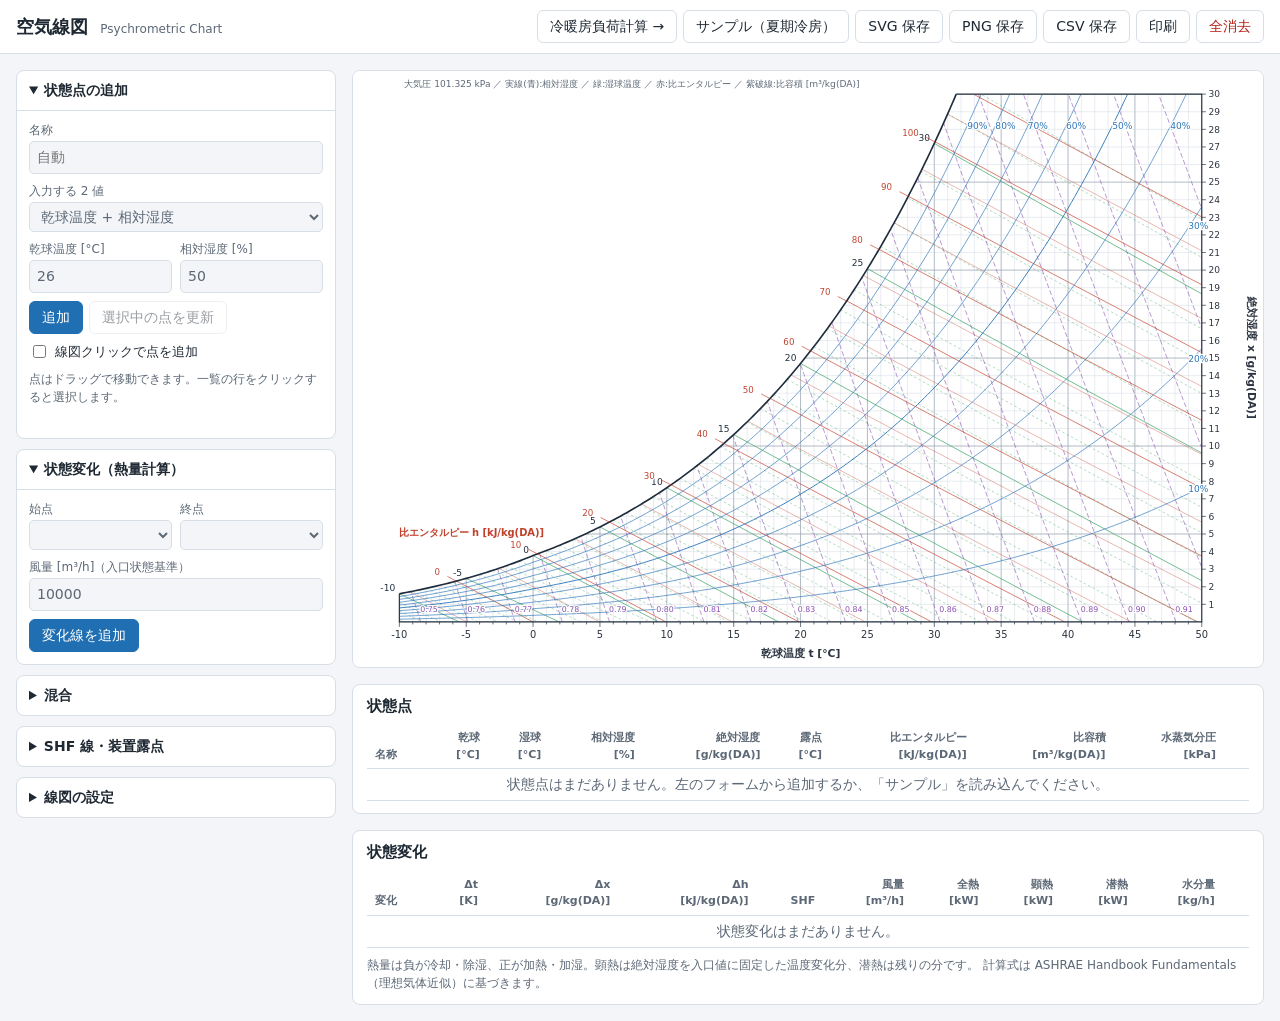
==== commit 89ffd853: "main を取り込み、負荷計算アプリを load/ に移動 main に空気線図アプリ（ルート）と Pages ワークフローが入ったため、 負荷計算アプリを load/ に移して両方を公開できるように" ====
--- a/index.html
+++ b/index.html
@@ -1,427 +1,166 @@
 <!doctype html>
 <html lang="ja">
 <head>
-<meta charset="utf-8">
-<meta name="viewport" content="width=device-width, initial-scale=1, viewport-fit=cover">
-<title>冷暖房負荷計算シート</title>
-<meta name="description" content="住宅の冷暖房負荷（顕熱・潜熱）、エアコンの吹出し、床下暖房をブラウザで計算するツール">
-<link rel="preconnect" href="https://fonts.googleapis.com">
-<link rel="preconnect" href="https://fonts.gstatic.com" crossorigin>
-<link rel="stylesheet" href="https://fonts.googleapis.com/css2?family=IBM+Plex+Mono:wght@400;600&family=IBM+Plex+Sans+JP:wght@400;600;700&family=Zen+Kaku+Gothic+New:wght@700&display=swap">
-<link rel="stylesheet" href="style.css">
+  <meta charset="utf-8">
+  <meta name="viewport" content="width=device-width, initial-scale=1">
+  <title>空気線図</title>
+  <link rel="stylesheet" href="css/style.css">
 </head>
 <body>
-<header class="site-head">
-  <div class="wrap">
-    <h1>冷暖房負荷計算シート</h1>
-    <p class="sub">顕熱・潜熱を分けて、家や部屋の冷暖房負荷を求めます。入力するとすぐに再計算されます。はじめての方は<a href="#guide" data-goto="guide">使い方</a>をご覧ください。</p>
-    <nav class="tabs" role="tablist" aria-label="画面の切り替え">
-      <button role="tab" id="tab-load" aria-controls="load" aria-selected="true">負荷計算</button>
-      <button role="tab" id="tab-aircon" aria-controls="aircon" aria-selected="false">エアコン吹出し</button>
-      <button role="tab" id="tab-radiant" aria-controls="radiant" aria-selected="false">輻射暖房・床下</button>
-      <button role="tab" id="tab-guide" aria-controls="guide" aria-selected="false" class="tab-help">使い方</button>
-      <button role="tab" id="tab-formula" aria-controls="formula" aria-selected="false">計算式の説明</button>
-    </nav>
-  </div>
-</header>
+  <header class="app-header">
+    <h1>空気線図 <span>Psychrometric Chart</span></h1>
+    <div class="toolbar">
+      <a class="app-link" href="load/">冷暖房負荷計算 →</a>
+      <button type="button" id="btn-sample">サンプル（夏期冷房）</button>
+      <button type="button" id="btn-svg">SVG 保存</button>
+      <button type="button" id="btn-png">PNG 保存</button>
+      <button type="button" id="btn-csv">CSV 保存</button>
+      <button type="button" id="btn-print">印刷</button>
+      <button type="button" id="btn-clear" class="danger">全消去</button>
+    </div>
+  </header>
 
-<main class="wrap">
-  <!-- 共通ツールバー -->
-  <div class="toolbar" id="toolbar">
-    <div class="grp">
-      <label for="in-season">季節</label>
-      <select id="in-season" data-key="season">
-        <option value="">—</option><option>夏</option><option>梅雨</option><option>冬</option><option>中間期</option>
-      </select>
-    </div>
-    <div class="grp">
-      <label for="in-place">場所</label>
-      <select id="in-place" data-key="place">
-        <option value="">—</option><option>家全体</option><option>LDK</option><option>玄関</option><option>寝室</option>
-        <option>洗面脱衣</option><option>トイレ</option><option>子供室</option><option>その他</option>
-      </select>
-    </div>
-    <div class="grp">
-      <label for="in-time">時間</label>
-      <select id="in-time" data-key="time">
-        <option value="">—</option><option>明け方</option><option>昼</option><option>季節平均</option>
-      </select>
-    </div>
-    <div class="grp">
-      <label for="preset">入力例</label>
-      <select id="preset"></select>
-    </div>
-    <div class="actions">
-      <button class="btn" id="btn-preset" type="button">入力例を読み込む</button>
-      <button class="btn" id="btn-io" type="button">保存・読み込み</button>
-    </div>
-    <div class="io" id="preset-confirm" hidden style="width:100%">
-      <span class="msg">いまの入力内容が入力例で置き換わります。よろしいですか？</span>
-      <div style="display:flex;gap:8px">
-        <button class="btn primary" id="btn-preset-yes" type="button">置き換える</button>
-        <button class="btn" id="btn-preset-no" type="button">やめる</button>
+  <div class="layout">
+    <aside class="sidebar">
+      <details open>
+        <summary>状態点の追加</summary>
+        <form id="form-point" class="form">
+          <label>名称 <input id="pt-name" type="text" maxlength="12" placeholder="自動"></label>
+          <label>入力する 2 値
+            <select id="pt-mode">
+              <option value="db-rh">乾球温度 + 相対湿度</option>
+              <option value="db-wb">乾球温度 + 湿球温度</option>
+              <option value="db-x">乾球温度 + 絶対湿度</option>
+              <option value="db-dp">乾球温度 + 露点温度</option>
+              <option value="db-h">乾球温度 + 比エンタルピー</option>
+              <option value="wb-rh">湿球温度 + 相対湿度</option>
+              <option value="h-rh">比エンタルピー + 相対湿度</option>
+              <option value="h-x">比エンタルピー + 絶対湿度</option>
+            </select>
+          </label>
+          <div class="row2">
+            <label><span id="pt-a-label">乾球温度 [°C]</span> <input id="pt-a" type="number" step="any" value="26" required></label>
+            <label><span id="pt-b-label">相対湿度 [%]</span> <input id="pt-b" type="number" step="any" value="50" required></label>
+          </div>
+          <div class="btns">
+            <button type="submit" class="primary">追加</button>
+            <button type="button" id="pt-update" disabled>選択中の点を更新</button>
+          </div>
+          <label class="check"><input type="checkbox" id="click-add"> 線図クリックで点を追加</label>
+          <p class="hint">点はドラッグで移動できます。一覧の行をクリックすると選択します。</p>
+          <p id="pt-error" class="error" role="alert"></p>
+        </form>
+      </details>
+
+      <details open>
+        <summary>状態変化（熱量計算）</summary>
+        <form id="form-proc" class="form">
+          <div class="row2">
+            <label>始点 <select id="pr-from"></select></label>
+            <label>終点 <select id="pr-to"></select></label>
+          </div>
+          <label>風量 [m³/h]（入口状態基準） <input id="pr-flow" type="number" min="0" step="any" value="10000"></label>
+          <div class="btns"><button type="submit" class="primary">変化線を追加</button></div>
+        </form>
+      </details>
+
+      <details>
+        <summary>混合</summary>
+        <form id="form-mix" class="form">
+          <div class="row2">
+            <label>空気 1 <select id="mx-a"></select></label>
+            <label>風量 [m³/h] <input id="mx-qa" type="number" min="0" step="any" value="3000"></label>
+          </div>
+          <div class="row2">
+            <label>空気 2 <select id="mx-b"></select></label>
+            <label>風量 [m³/h] <input id="mx-qb" type="number" min="0" step="any" value="7000"></label>
+          </div>
+          <label>混合点の名称 <input id="mx-name" type="text" maxlength="12" placeholder="MA"></label>
+          <div class="btns"><button type="submit" class="primary">混合点を追加</button></div>
+        </form>
+      </details>
+
+      <details>
+        <summary>SHF 線・装置露点</summary>
+        <form id="form-shf" class="form">
+          <div class="row2">
+            <label>基準点 <select id="shf-pt"></select></label>
+            <label>SHF <input id="shf-val" type="number" min="0.3" max="1" step="0.01" value="0.80"></label>
+          </div>
+          <div class="btns"><button type="submit" class="primary">SHF 線を追加</button></div>
+          <ul id="shf-list" class="chips"></ul>
+        </form>
+      </details>
+
+      <details>
+        <summary>線図の設定</summary>
+        <form id="form-settings" class="form" onsubmit="return false">
+          <div class="row2">
+            <label>標高 [m] <input id="set-alt" type="number" step="any" value="0"></label>
+            <label>大気圧 [kPa] <input id="set-p" type="number" step="any" value="101.325"></label>
+          </div>
+          <div class="row3">
+            <label>温度 下限 <input id="set-tmin" type="number" step="1" value="-10"></label>
+            <label>温度 上限 <input id="set-tmax" type="number" step="1" value="50"></label>
+            <label>x 上限 [g/kg] <input id="set-xmax" type="number" step="1" value="30"></label>
+          </div>
+          <fieldset class="layers">
+            <legend>表示する線</legend>
+            <label class="check"><input type="checkbox" data-layer="db" checked> <i class="sw" style="--c:#97a3b1"></i>乾球温度</label>
+            <label class="check"><input type="checkbox" data-layer="x" checked> <i class="sw" style="--c:#97a3b1"></i>絶対湿度</label>
+            <label class="check"><input type="checkbox" data-layer="rh" checked> <i class="sw" style="--c:#2b74b8"></i>相対湿度</label>
+            <label class="check"><input type="checkbox" data-layer="wb" checked> <i class="sw" style="--c:#2e9e5b"></i>湿球温度</label>
+            <label class="check"><input type="checkbox" data-layer="h" checked> <i class="sw" style="--c:#c2412d"></i>比エンタルピー</label>
+            <label class="check"><input type="checkbox" data-layer="v" checked> <i class="sw" style="--c:#8a4fb0"></i>比容積</label>
+          </fieldset>
+          <div class="btns"><button type="button" id="set-reset">既定値に戻す</button></div>
+        </form>
+      </details>
+    </aside>
+
+    <main class="main">
+      <div class="chart-wrap">
+        <svg id="chart" role="img" aria-label="空気線図"></svg>
+        <div id="readout" class="readout" hidden></div>
       </div>
-    </div>
-    <div class="io" id="io" hidden style="width:100%">
-      <span class="msg" id="io-msg"></span>
-      <textarea id="io-text" spellcheck="false" aria-label="入力内容のテキスト"></textarea>
-      <div style="display:flex;gap:8px;flex-wrap:wrap">
-        <button class="btn primary" id="btn-copy" type="button">コピー</button>
-        <button class="btn" id="btn-load" type="button">貼り付けた内容を読み込む</button>
-      </div>
-    </div>
+
+      <section class="panel">
+        <h2>状態点</h2>
+        <div class="table-wrap">
+          <table id="tbl-points">
+            <thead>
+              <tr>
+                <th>名称</th><th>乾球<br>[°C]</th><th>湿球<br>[°C]</th><th>相対湿度<br>[%]</th>
+                <th>絶対湿度<br>[g/kg(DA)]</th><th>露点<br>[°C]</th><th>比エンタルピー<br>[kJ/kg(DA)]</th>
+                <th>比容積<br>[m³/kg(DA)]</th><th>水蒸気分圧<br>[kPa]</th><th></th>
+              </tr>
+            </thead>
+            <tbody></tbody>
+          </table>
+        </div>
+      </section>
+
+      <section class="panel">
+        <h2>状態変化</h2>
+        <div class="table-wrap">
+          <table id="tbl-procs">
+            <thead>
+              <tr>
+                <th>変化</th><th>Δt<br>[K]</th><th>Δx<br>[g/kg(DA)]</th><th>Δh<br>[kJ/kg(DA)]</th><th>SHF</th>
+                <th>風量<br>[m³/h]</th><th>全熱<br>[kW]</th><th>顕熱<br>[kW]</th><th>潜熱<br>[kW]</th><th>水分量<br>[kg/h]</th><th></th>
+              </tr>
+            </thead>
+            <tbody></tbody>
+          </table>
+        </div>
+        <p class="note">熱量は負が冷却・除湿、正が加熱・加湿。顕熱は絶対湿度を入口値に固定した温度変化分、潜熱は残りの分です。
+          計算式は ASHRAE Handbook Fundamentals（理想気体近似）に基づきます。</p>
+      </section>
+    </main>
   </div>
 
-  <!-- 結果サマリー（負荷計算・エアコン・輻射のタブで共通表示） -->
-  <section class="summary" id="summary" aria-label="計算結果">
-    <div class="total-block">
-      <p class="eyebrow" id="sum-meta">条件：</p>
-      <div>
-        <p class="eyebrow">合計負荷（顕熱＋潜熱）</p>
-        <div class="total-num" id="sum-total">—</div>
-      </div>
-      <div><span class="pill neutral" id="sum-pill">—</span></div>
-      <dl class="kv">
-        <div><dt>必要な冷暖房能力の目安</dt><dd><span id="sum-kw">—</span><span class="u">kW</span></dd></div>
-        <div><dt>顕熱比（顕熱 ÷ 合計）</dt><dd><span id="sum-shf">—</span><span class="u">%</span></dd></div>
-        <div><dt>顕熱合計</dt><dd><span id="sum-sens">—</span><span class="u">W</span></dd></div>
-        <div><dt>潜熱合計</dt><dd><span id="sum-lat">—</span><span class="u">W</span></dd></div>
-        <div style="grid-column:1/-1"><dt>必要な加湿／除湿量 <span class="pill neutral" id="sum-humid-pill">—</span></dt><dd><span id="sum-humid">—</span><span class="u">L/日</span></dd></div>
-      </dl>
-    </div>
-    <div class="chart-block">
-      <div class="chart-head">
-        <h2>熱負荷の内訳</h2>
-        <div class="seg" role="group" aria-label="内訳の表示方法">
-          <button type="button" id="view-house" aria-pressed="true">イラスト</button>
-          <button type="button" id="view-bars" aria-pressed="false">グラフ</button>
-        </div>
-      </div>
-      <p class="chart-legend"><span class="lh">朱＝室内が暑くなる熱（冷房負荷）</span><span class="lc">藍＝室内が寒くなる熱（暖房負荷）</span></p>
-      <figure class="house" id="house-fig">
-        <div id="house"></div>
-        <figcaption>矢印が家に<b>入る向き</b>なら熱が入って暑くなり、<b>出る向き</b>なら熱が逃げて寒くなります。矢印が太いほど影響が大きい項目です。</figcaption>
-      </figure>
-      <div class="chart" id="chart" hidden></div>
-    </div>
-  </section>
-
-  <div class="panel" id="load" role="tabpanel" aria-labelledby="tab-load">
-    <div id="load-cards"></div>
-  </div>
-
-  <div class="panel" id="aircon" role="tabpanel" aria-labelledby="tab-aircon" hidden>
-    <div id="aircon-cards"></div>
-  </div>
-
-  <div class="panel" id="radiant" role="tabpanel" aria-labelledby="tab-radiant" hidden>
-    <div id="radiant-cards"></div>
-  </div>
-
-  <!-- ================= 使い方 ================= -->
-  <div class="panel doc" id="guide" role="tabpanel" aria-labelledby="tab-guide" hidden>
-    <h2>このツールでわかること</h2>
-    <p>家全体や部屋ごとに、<b>冷房・暖房でどれだけの熱を取り除く（加える）必要があるか</b>を、温度に関わる「顕熱」と湿気に関わる「潜熱」に分けて計算します。あわせて、エアコンの吹出し風量や能力、床下の温水配管の放熱量なども確かめられます。</p>
-    <p>入力はすべてこのブラウザの中だけで計算されます。入力内容はこの端末のブラウザに自動で保存され、次に開いたときも残ります。</p>
-
-    <h2>計算の手順</h2>
-    <ol class="steps">
-      <li><b>条件を決める。</b>画面上部で「季節」「場所」「時間」を選びます（メモ用です。計算には影響しません）。初めての方は「入力例を読み込む」で原表の数値を読み込み、動きを確かめてください。</li>
-      <li><b>室内と外気の条件を入れる。</b>目標とする室温・湿度と、設計に使う外気温・湿度を入れます。外気温は地域の設計用外気温（夏の昼、冬の明け方など）を使います。</li>
-      <li><b>換気を入れる。</b>換気量（㎥/h）と、熱交換換気の場合は顕熱・潜熱の交換効率（%）を入れます。熱交換なしなら 0 です。</li>
-      <li><b>人と家電を入れる。</b>在室人数と、使っている家電の台数を入れます。各項目の括弧内に目安のワット数が書いてあります。使わない機器は数量を 0 にします。</li>
-      <li><b>日射と外皮を入れる。</b>南面・東西面の窓面積と 1㎡ あたりの日射熱、外皮面積と UA値を入れます。UA値は省エネ計算書の値をそのまま使えます。</li>
-      <li><b>結果を見る。</b>上部の「合計負荷」がプラスなら冷房、マイナスなら暖房が必要です。数値の絶対値 ÷ 1000 が必要な能力（kW）の目安です。「熱負荷の内訳」の家のイラストでは、熱が入ってくる所（朱の矢印）と逃げていく所（藍の矢印）が、矢印の太さで大きさとともにわかります。「グラフ」に切り替えると原表と同じ棒グラフで見られます。</li>
-      <li><b>エアコンを確かめる（任意）。</b>「エアコン吹出し」タブで吹出口の大きさと風速・吹出し温度を入れると、エアコンが出せる能力と顕熱比がわかります。夏はエアコンの顕熱比を建物の顕熱比に近づけるのが目安です。</li>
-      <li><b>床下暖房を確かめる（任意）。</b>「輻射暖房・床下」タブで、温水パイプの放熱量や床ガラリから出る空気の熱量を確かめられます。</li>
-    </ol>
-
-    <h2>数値の符号（プラス・マイナス）の意味</h2>
-    <div class="callout">
-      <p>このツールでは、<b>室内に熱が入ってくる（室内が暑くなる）方向をプラス</b>、<b>室内から熱が出ていく（室内が寒くなる）方向をマイナス</b>として表します。プラスの値は朱色、マイナスの値は藍色で表示します。</p>
-      <p>例：冬に外気温 8℃・室温 22℃ なら、外皮の負荷はマイナス（熱が逃げる）。家電や人の発熱はプラスで、暖房負荷を減らしてくれます。</p>
-    </div>
-
-    <h2>入力のコツ</h2>
-    <ul>
-      <li>各入力欄の下の小さな文字に、目安の数値や注意点を書いています（原表のセルコメントの内容です）。</li>
-      <li>夏の負荷は「昼」、冬の負荷は「明け方」で計算すると最大値（機器選定用）、「季節平均」で計算すると平均的な運転状態を確認できます。</li>
-      <li>部屋ごとに計算する場合は「隣室温度」と「隣室からの空気流入量」「間仕切りの面積」を入れます。家全体なら隣室温度を室温と同じにすれば影響はゼロになります。</li>
-      <li>浴室の潜熱は、「水面からの蒸発量で自動計算する」にチェックを入れると、室温・湿度・水面の風速・水面積から自動で求めます。</li>
-      <li>空気集熱（OMソーラーなど）を使う場合だけ「空気集熱温度」を入れます。空欄なら外気温で計算します。</li>
-    </ul>
-
-    <h2>保存と読み込み</h2>
-    <ul>
-      <li>入力内容はこの端末のブラウザに自動で保存されます。別の端末やブラウザでは引き継がれません。</li>
-      <li>複数の案を残したい場合や人に渡したい場合は「保存・読み込み」→「コピー」で入力内容をテキストにして、メモ帳などに貼り付けて保存してください。読み込むときは、そのテキストを貼り付けて「貼り付けた内容を読み込む」を押します。</li>
-      <li>「入力例を読み込む」で「空欄（手計算用）」を選ぶと、すべての値が 0 になります（原表の「負荷手計算」シートに相当）。</li>
-    </ul>
-
-    <h2>用語</h2>
-    <dl class="terms">
-      <dt>顕熱</dt><dd>温度を上げ下げする熱。温度計で測れる熱です。</dd>
-      <dt>潜熱</dt><dd>水蒸気の量（湿気）の変化にともなう熱。湿度を上げ下げするための熱です。</dd>
-      <dt>顕熱比（SHF）</dt><dd>顕熱 ÷（顕熱＋潜熱）。夏は除湿の割合が大きいほど小さくなります。</dd>
-      <dt>絶対湿度</dt><dd>乾いた空気 1kg に含まれる水蒸気の量（g/kg）。温度が変わっても変わりません。</dd>
-      <dt>相対湿度</dt><dd>その温度で含むことができる最大の水蒸気量に対する割合（%）。</dd>
-      <dt>エンタルピー</dt><dd>空気 1kg が持つ熱の量（kJ/kg）。顕熱分と潜熱分の合計です。</dd>
-      <dt>UA値</dt><dd>外皮平均熱貫流率（W/㎡K）。外皮 1㎡、内外温度差 1℃ あたりに逃げる熱。小さいほど断熱性が高い。</dd>
-      <dt>熱交換率</dt><dd>熱交換換気で、排気の熱（湿気）を給気に戻す割合。</dd>
-      <dt>W と kW</dt><dd>1kW ＝ 1000W。エアコンのカタログの「冷房能力 2.8kW」は 2800W のことです。</dd>
-    </dl>
-
-    <h2>ご注意</h2>
-    <div class="callout warn">
-      <p>計算は簡易的なモデルによるもので、結果は設計の目安です。機器選定にあたっては、メーカーの資料や詳細な計算とあわせて判断してください。計算式の内容は「<a href="#formula" data-goto="formula">計算式の説明</a>」に、原表どおりに再現した点の注記とあわせてまとめています。</p>
-    </div>
-  </div>
-
-  <!-- ================= 計算式 ================= -->
-  <div class="panel doc" id="formula" role="tabpanel" aria-labelledby="tab-formula" hidden>
-    <h2>計算式の説明</h2>
-    <p>このツールは、原表（Excel「冷暖房負荷計算シート」）の数式をそのまま移植しています。各式の右に、原表のセル番地を記しています。</p>
-    <nav class="toc" aria-label="目次">
-      <a href="#f-air">空気の性質</a><a href="#f-vent">換気</a><a href="#f-internal">内部発熱</a><a href="#f-room">隣室・日射・外皮</a>
-      <a href="#f-humid">加湿・除湿</a><a href="#f-total">合計</a><a href="#f-ac">エアコン吹出し</a><a href="#f-radiant">輻射暖房・床下</a><a href="#f-consts">定数一覧</a><a href="#f-notes">原表についての注記</a>
-    </nav>
-
-    <h3 id="f-air">1. 空気の性質（湿り空気）</h3>
-    <div class="formula">
-      <h4>飽和水蒸気圧 ps <span class="cell">各湿度計算の内部</span></h4>
-      <pre>ps(t) = 6.116441 × 10^( 7.591386 × t ÷ (t + 240.7263) )   [hPa]
-（t ≧ 50℃ のときは 6.004918 × 10^( 7.337936 × t ÷ (t + 229.3975) )）</pre>
-      <p>温度 t（℃）の空気が含むことのできる水蒸気の圧力です。Tetens 型の近似式です。</p>
-    </div>
-    <div class="formula">
-      <h4>絶対湿度 x <span class="cell">H30, H31</span></h4>
-      <pre>x = 0.622 × ps × φ ÷ (1013.25 − ps × φ) × 1000   [g/kg]</pre>
-      <p>φ は相対湿度（% ÷ 100）、1013.25 は大気圧（hPa）。0.622 は水蒸気と乾き空気の分子量の比です。</p>
-    </div>
-    <div class="formula">
-      <h4>絶対湿度から相対湿度を求める <span class="cell">P3, P4, P8</span></h4>
-      <pre>φ = 1013.25 × x ÷ ( ps × (622 + x) )</pre>
-    </div>
-
-    <h3 id="f-vent">2. 換気の負荷</h3>
-    <div class="formula">
-      <h4>顕熱エンタルピー差 <span class="cell">B6, D6</span></h4>
-      <pre>Δh顕 = 1.006 × (外気温 − 室温)            [kJ/kg]
-1㎥/h あたり = Δh顕 ÷ 0.83 ÷ 3.6           [W/(㎥/h)]</pre>
-      <p>1.006 は乾き空気の比熱（kJ/kg・K）、0.83 は空気の比容積（㎥/kg）、3.6 は kJ/h を W に直す係数です。空気集熱温度を入れた場合は、外気温の代わりにその温度を使います。</p>
-    </div>
-    <div class="formula">
-      <h4>潜熱エンタルピー差 <span class="cell">H6, J6</span></h4>
-      <pre>Δh潜 = x外 × (2501 + 1.805 × 外気温) − x内 × (2501 + 1.805 × 室温)   [kJ/kg]
-（x は kg/kg、大気圧は 1013 hPa で計算）
-1㎥/h あたり = Δh潜 ÷ 0.83 ÷ 3.6</pre>
-      <p>2501 は 0℃ の水の蒸発潜熱（kJ/kg）、1.805 は水蒸気の比熱（kJ/kg・K）です。</p>
-    </div>
-    <div class="formula">
-      <h4>換気の顕熱負荷・潜熱負荷 <span class="cell">E7, K7</span></h4>
-      <pre>換気顕熱 = 1㎥/h あたりの顕熱 × 換気量 × (1 − 顕熱交換率 ÷ 100)   [W]
-換気潜熱 = 1㎥/h あたりの潜熱 × 換気量 × (1 − 潜熱交換率 ÷ 100)   [W]</pre>
-    </div>
-
-    <h3 id="f-internal">3. 人体・内部発熱</h3>
-    <div class="formula">
-      <h4>人体 <span class="cell">E9, K9</span></h4>
-      <pre>人体顕熱 = 1人あたり顕熱 × 人数
-人体潜熱 = 1人あたり潜熱 × 人数</pre>
-    </div>
-    <div class="formula">
-      <h4>内部発熱（顕熱） <span class="cell">E11～E19</span></h4>
-      <pre>各機器の負荷 = 1台あたりのワット数 × 台数</pre>
-    </div>
-    <div class="formula">
-      <h4>内部発熱（潜熱） <span class="cell">K11～K15</span></h4>
-      <pre>食洗機   = W × 台数（常にプラス）
-室内干し・浴室・水槽・外皮の湿気貫流 = W × 数量 × 符号
-  符号：換気の潜熱負荷がマイナス（外気が乾燥）なら −1、それ以外は +1</pre>
-      <p>外気が乾燥している季節は、室内に出る水蒸気が加湿として役立つ（潜熱負荷を打ち消す）ためマイナスで扱います。</p>
-    </div>
-    <div class="formula">
-      <h4>室内干し（顕熱） <span class="cell">E22</span></h4>
-      <pre>室内干しの潜熱がプラスのとき：  −(室内干しの W) × 回数
-それ以外：                      0</pre>
-      <p>洗濯物から水が蒸発するとき、気化熱で室内の空気が冷やされる分です。</p>
-    </div>
-    <div class="formula">
-      <h4>浴室の自動計算（水面からの蒸発） <span class="cell">O19～Q20</span></h4>
-      <pre>Re  = 1.2 × 水面の風速 × 0.1 ÷ 1.83×10⁻⁵         （代表長さ 0.1m）
-α   = 0.664 × √Re × 0.72^(1/3) × 0.0263 ÷ 0.1      （平板の熱伝達率）
-β   = 0.001 × α ÷ 1.04                              （ルイスの関係による物質伝達率）
-x水 = 室温 + 2℃ の飽和絶対湿度                       [g/kg]
-蒸発量 = β × (x水 − x内) × 水面積 × 3.6 × 24         [kg/日]
-浴室の潜熱 = 蒸発量 × 33                             [W]</pre>
-      <p>水面の温度を室温 + 2℃ と仮定しています。1.2 は空気の密度、1.83×10⁻⁵ は空気の粘性係数、0.72 はプラントル数、0.0263 は空気の熱伝導率です。</p>
-    </div>
-
-    <h3 id="f-room">4. 隣室・日射・外皮</h3>
-    <div class="formula">
-      <h4>暖冷気の流入 <span class="cell">E20</span></h4>
-      <pre>流入 = 流入風量 × (隣室温度 − 室温) × 0.34   [W]</pre>
-      <p>0.34 は空気の容積比熱（≒ 1.2kg/㎥ × 1.006kJ/kg・K ÷ 3.6）です。</p>
-    </div>
-    <div class="formula">
-      <h4>間仕切りの熱貫流 <span class="cell">E21</span></h4>
-      <pre>間仕切り = 2.5 × 面積 × (隣室温度 − 室温)   [W]</pre>
-      <p>2.5 は断熱していない間仕切りの熱貫流率（W/㎡K）として固定値にしています。</p>
-    </div>
-    <div class="formula">
-      <h4>日射取得 <span class="cell">E25, E26</span></h4>
-      <pre>日射取得 = 窓面積 × 1㎡ あたりの日射熱   （南面・東西面それぞれ）</pre>
-    </div>
-    <div class="formula">
-      <h4>外皮 <span class="cell">C28, E31</span></h4>
-      <pre>外皮 = 四捨五入( (外気温 − 室温) × 外皮面積 × UA値 )   [W]</pre>
-    </div>
-
-    <h3 id="f-humid">5. 加湿・除湿</h3>
-    <div class="formula">
-      <h4>必要な加湿／除湿量 <span class="cell">H8</span></h4>
-      <pre>乾き空気の流量 m = 換気量 ÷ ( 0.00455 × (0.622 + x平均 ÷ 1000) × (室温 + 外気温 + 273.15) )   [kg/h]
-換気による水分 W換 = m × |x内 − x外| × 24 ÷ 1000 × (1 − 潜熱交換率 ÷ 100)              [kg/日]
-
-外気の方が湿っているとき（x外 > x内）：
-  量 = −W換 − 人数×1.1 − 食洗機潜熱÷200 − 室内干し潜熱÷62.5 − 浴室潜熱÷33 − 水槽潜熱÷33 − 湿気貫流÷26.1
-それ以外のとき：
-  量 =  W換 − 人数×0.65 − 食洗機潜熱÷200 + 室内干し潜熱÷62.5 + 浴室潜熱÷33 + 水槽潜熱÷33</pre>
-      <p>プラスなら加湿、マイナスなら除湿が必要です。x平均は室内と外気の絶対湿度の平均です。各潜熱の W を割っている数（200, 62.5, 33, 26.1）は、W を 1日の水の量（L）に換算する係数です。</p>
-    </div>
-    <div class="formula">
-      <h4>加湿に使う熱 <span class="cell">K8</span></h4>
-      <pre>加湿が必要なとき：  −加湿量 × 蒸発潜熱 ÷ 24   [W]
-それ以外：          0</pre>
-      <p>蒸発潜熱は原表「基本」が 678.3Wh/kg、「輻射暖房」が 627.6Wh/kg です。画面で選べます。</p>
-    </div>
-
-    <h3 id="f-total">6. 合計</h3>
-    <div class="formula">
-      <h4>顕熱合計・潜熱合計・合計負荷・顕熱比 <span class="cell">B32, H32, D33, K33</span></h4>
-      <pre>顕熱合計 = 換気顕熱 + 人体顕熱 + 内部発熱（顕熱）+ 暖冷気流入 + 間仕切り + 室内干し顕熱 + 日射取得 + 外皮
-潜熱合計 = 換気潜熱 + 加湿に使う熱 + 人体潜熱 + 内部発熱（潜熱）
-合計負荷 = 顕熱合計 + 潜熱合計
-顕熱比   = 顕熱合計 ÷ 合計負荷
-必要な能力の目安 = |合計負荷| ÷ 1000   [kW]</pre>
-    </div>
-    <div class="formula">
-      <h4>グラフの内訳 <span class="cell">G19～H24</span></h4>
-      <pre>内部発熱（潜熱） = 内部発熱（潜熱）の合計 + 人体潜熱
-換気（潜熱）     = 換気潜熱
-内部発熱（顕熱） = 家電の合計 + 暖冷気流入 + 間仕切り + 人体顕熱
-換気（顕熱）     = 換気顕熱
-日射取得         = 南面 + 東西面
-外皮             = 外皮</pre>
-      <p>原表のグラフはこの 6 項目です。このツールでは、0 でないときに限り「加湿に使う熱」「室内干し（顕熱）」も表示するので、グラフの合計が合計負荷と一致します。</p>
-    </div>
-
-    <h3 id="f-ac">7. エアコン吹出し</h3>
-    <div class="formula">
-      <h4>風量 <span class="cell">O12</span></h4>
-      <pre>角形： 風量 = 長辺 × 短辺 × 風速 × 3600              [㎥/h]
-円形： 風量 = 風速 × 3600 × (直径 ÷ 1000)² × π ÷ 4   （長辺 = 0 のとき）</pre>
-    </div>
-    <div class="formula">
-      <h4>換気（熱交換後の外気）の状態 <span class="cell">O3, P3</span></h4>
-      <pre>温度   = 外気温 − (外気温 − 室温) × (1 − 顕熱交換率 ÷ 100)    （交換率 0 なら外気温）
-絶対湿度 = x外 − (x外 − x内) × (1 − 潜熱交換率 ÷ 100)          （交換率 0 なら外気の湿度）</pre>
-    </div>
-    <div class="formula">
-      <h4>混合気 <span class="cell">N2～Q4</span></h4>
-      <pre>室内空気の風量 = エアコン風量 − 換気量
-混合気の温度   = (室内風量 × 室温 + 換気量 × 換気温度) ÷ エアコン風量
-混合気の絶対湿度 = 同じく風量の比で平均</pre>
-    </div>
-    <div class="formula">
-      <h4>吸込み・吹出し空気 <span class="cell">O7～Q8</span></h4>
-      <pre>吸込み空気 = 混合気 または 内気（室内空気）
-吹出し空気：暖房（吸込み温度 &lt; 吹出し温度）なら絶対湿度は吸込みと同じ
-            冷房なら相対湿度 100%（コイルで結露するまで冷やす）</pre>
-    </div>
-    <div class="formula">
-      <h4>エアコンの能力 <span class="cell">O15～Q18</span></h4>
-      <pre>顕熱能力 = 1.006 × |吸込み温度 − 吹出し温度| ÷ 3.6 × 風量 ÷ 0.83                  [W]
-潜熱能力 = |x吸 × (2501 + 1.805 × t吸) − x吹 × (2501 + 1.805 × t吹)| ÷ 3600 × 風量 ÷ 0.83   [W]
-全熱能力 = 顕熱能力 + 潜熱能力
-顕熱比   = 顕熱能力 ÷ 全熱能力
-総熱量   = 全熱能力 × 運転時間 ÷ 1000                                          [kWh]
-総水量   = |x吸 − x吹| ÷ 0.86 × 風量 × 運転時間 ÷ 1000                           [L]</pre>
-      <p>ここでの x は g/kg です。「負荷に対する能力の比」は 全熱能力 ÷ |合計負荷| で、このツールで追加した参考値です。</p>
-    </div>
-    <div class="formula">
-      <h4>到達距離と気流の降下量 <span class="cell">N13～Q13</span></h4>
-      <pre>到達距離 = 吹出し風速 × K × 短辺 ÷ 到達とみなす風速         （角形 K = 4.3）
-         = 吹出し風速 × 5 × 直径 ÷ 到達とみなす風速         （円形）
-Ar       = 9.8 ÷ 300 × (室温 − 吹出し温度) × 短辺 ÷ 吹出し風速²   （アルキメデス数）
-降下量   = 0.42 × Ar ÷ K × (到達距離 ÷ 短辺)³ × 短辺</pre>
-      <p>プラスは冷気が下がる量、マイナスは暖気が上がる量の目安です。</p>
-    </div>
-
-    <h3 id="f-radiant">8. 輻射暖房・床下</h3>
-    <div class="formula">
-      <h4>温水パイプ 1m あたりの熱通過率 <span class="cell">P6</span></h4>
-      <pre>K = 2π ÷ ( 1 ÷ (α内 × 内径) + ln(外径 ÷ 内径) ÷ λ + 1 ÷ (α外 × 外径) )   [W/mK]
-（内径・外径は m）</pre>
-      <p>円管の内側の熱伝達、管壁の熱伝導、外側の熱伝達を直列につないだ熱抵抗の逆数です。</p>
-    </div>
-    <div class="formula">
-      <h4>パイプからの放熱量 <span class="cell">P10</span></h4>
-      <pre>放熱量 = K × パイプの長さ × (水温 − 気温)   [W]</pre>
-    </div>
-    <div class="formula">
-      <h4>床から室内へ移る熱・基礎から逃げる熱 <span class="cell">O28, Q28</span></h4>
-      <pre>床から室内へ = 床面積 × 床のU値 × (床下温度 − 室温)       [W]
-基礎から外へ = (外気温 − 床下温度) × ψ × 基礎の外周長さ      [W]</pre>
-    </div>
-    <div class="formula">
-      <h4>2つの空気の比較 <span class="cell">N13～Q23（輻射暖房）</span></h4>
-      <pre>顕熱差 = 1.006 × |t① − t②| ÷ 3.6 × 風量
-潜熱差 = |x① × (2501 + 1.805 × t①) − x② × (2501 + 1.805 × t②)| ÷ 3600 × 風量
-全熱差 = 顕熱差 + 潜熱差，  総熱量 = 全熱差 × 時間 ÷ 1000，  総水量 = |x① − x②| ÷ 0.86 × 風量 × 時間 ÷ 1000</pre>
-      <p>エアコン能力の式と違い、こちらは原表どおり比容積 0.83 で割っていません。</p>
-    </div>
-
-    <h3 id="f-consts">定数一覧</h3>
-    <div class="table-scroll">
-      <table class="consts">
-        <thead><tr><th>値</th><th>意味</th></tr></thead>
-        <tbody>
-          <tr><td>1.006</td><td>乾き空気の定圧比熱 [kJ/kg・K]</td></tr>
-          <tr><td>1.805</td><td>水蒸気の定圧比熱 [kJ/kg・K]</td></tr>
-          <tr><td>2501</td><td>0℃ における水の蒸発潜熱 [kJ/kg]</td></tr>
-          <tr><td>0.83</td><td>空気の比容積 [㎥/kg]</td></tr>
-          <tr><td>3.6</td><td>kJ/h → W の換算（1W = 3.6kJ/h）</td></tr>
-          <tr><td>0.34</td><td>空気の容積比熱 [Wh/㎥・K]</td></tr>
-          <tr><td>0.622</td><td>水蒸気と乾き空気の分子量比</td></tr>
-          <tr><td>1013.25</td><td>標準大気圧 [hPa]</td></tr>
-          <tr><td>2.5</td><td>間仕切りの熱貫流率 [W/㎡K]</td></tr>
-          <tr><td>678.3 / 627.6</td><td>水の蒸発潜熱 [Wh/kg]（加湿負荷の換算）</td></tr>
-          <tr><td>33</td><td>浴室の蒸発量 [kg/日] を潜熱 [W] に換算する係数</td></tr>
-          <tr><td>4.3 / 5</td><td>吹出口の到達距離の係数（角形 / 円形）</td></tr>
-        </tbody>
-      </table>
-    </div>
-
-    <h3 id="f-notes">原表についての注記</h3>
-    <div class="callout warn">
-      <p>計算結果を原表（Excel）と一致させるため、次の点も原表の式のとおりに再現しています。必要に応じて確認してください。</p>
-      <ul>
-        <li>加湿・除湿量（H8）の空気の温度は、原表の <code>AVERAGE(C4+I4)</code> が「室温＋外気温」の和を返すため、平均ではなく和で計算しています。</li>
-        <li>熱交換後の外気の温度・湿度（O3, P3）は「外気 −（外気 − 室内）×（1 − 交換率）」で計算しています。交換率 100% のとき外気と同じ値になります。</li>
-        <li>円形吹出口の気流の降下量（Q13）は、原表どおり直径ではなく「短辺」の値を使います。</li>
-        <li>原表「基本」シートは空気集熱温度に 0 が入っているため、入力例「基本」も 0 ℃ で計算します（空欄にすると外気温で計算します）。</li>
-      </ul>
-    </div>
-  </div>
-</main>
-
-<footer class="site-foot wrap">
-  <p>冷暖房負荷計算シート Web 版。原表：冷暖房負荷計算シート（基本／輻射暖房／負荷手計算）。計算結果は設計の目安です。</p>
-</footer>
-
-<script src="presets.js"></script>
-<script src="calc.js"></script>
-<script src="app.js"></script>
+  <script src="js/psychro.js"></script>
+  <script src="js/chart.js"></script>
+  <script src="js/app.js"></script>
 </body>
 </html>
--- a/css/style.css
+++ b/css/style.css
@@ -0,0 +1,181 @@
+:root {
+  --bg: #f3f5f8;
+  --surface: #ffffff;
+  --text: #1f2933;
+  --muted: #5c6876;
+  --line: #d8dee6;
+  --accent: #1f6fb2;
+  --accent-ink: #ffffff;
+  --danger: #b42318;
+  --hover: #eef3f9;
+}
+
+@media (prefers-color-scheme: dark) {
+  :root {
+    --bg: #14181d;
+    --surface: #1c2229;
+    --text: #e4e8ed;
+    --muted: #9aa6b4;
+    --line: #2f3843;
+    --accent: #4f9be0;
+    --accent-ink: #0c1218;
+    --danger: #f2827a;
+    --hover: #24303c;
+  }
+}
+
+* { box-sizing: border-box; }
+
+body {
+  margin: 0;
+  background: var(--bg);
+  color: var(--text);
+  font: 14px/1.5 system-ui, -apple-system, "Hiragino Sans", "Noto Sans JP", "Yu Gothic", sans-serif;
+}
+
+button, input, select { font: inherit; color: inherit; }
+
+.app-header {
+  display: flex;
+  flex-wrap: wrap;
+  align-items: center;
+  justify-content: space-between;
+  gap: 8px 16px;
+  padding: 10px 16px;
+  background: var(--surface);
+  border-bottom: 1px solid var(--line);
+}
+
+.app-header h1 { margin: 0; font-size: 18px; }
+.app-header h1 span { font-size: 12px; font-weight: 400; color: var(--muted); margin-left: 6px; }
+
+.toolbar { display: flex; flex-wrap: wrap; gap: 6px; }
+.app-link { align-self: center; padding: 5px 12px; border: 1px solid var(--line); border-radius: 6px; color: inherit; text-decoration: none; font-size: 14px; }
+.app-link:hover { border-color: currentColor; }
+
+button {
+  padding: 5px 12px;
+  border: 1px solid var(--line);
+  border-radius: 6px;
+  background: var(--surface);
+  cursor: pointer;
+}
+button:hover:not(:disabled) { background: var(--hover); }
+button:disabled { opacity: .45; cursor: default; }
+button.primary { background: var(--accent); border-color: var(--accent); color: var(--accent-ink); }
+button.primary:hover { filter: brightness(1.08); background: var(--accent); }
+button.danger { color: var(--danger); }
+button.icon { padding: 1px 8px; border: none; background: none; color: var(--muted); }
+button.icon:hover { color: var(--danger); }
+
+.layout {
+  display: grid;
+  grid-template-columns: 320px minmax(0, 1fr);
+  gap: 16px;
+  padding: 16px;
+  align-items: start;
+}
+
+.sidebar { display: flex; flex-direction: column; gap: 10px; }
+
+details {
+  background: var(--surface);
+  border: 1px solid var(--line);
+  border-radius: 8px;
+}
+summary {
+  padding: 9px 12px;
+  font-weight: 600;
+  cursor: pointer;
+  user-select: none;
+}
+details[open] summary { border-bottom: 1px solid var(--line); }
+
+.form { display: flex; flex-direction: column; gap: 8px; padding: 10px 12px 12px; }
+.form label { display: flex; flex-direction: column; gap: 2px; font-size: 12px; color: var(--muted); }
+.form input[type=text], .form input[type=number], .form select {
+  width: 100%;
+  padding: 5px 7px;
+  border: 1px solid var(--line);
+  border-radius: 5px;
+  background: var(--bg);
+  font-size: 14px;
+}
+.row2 { display: grid; grid-template-columns: 1fr 1fr; gap: 8px; }
+.row3 { display: grid; grid-template-columns: 1fr 1fr 1fr; gap: 8px; }
+.btns { display: flex; flex-wrap: wrap; gap: 6px; }
+.form label.check { flex-direction: row; align-items: center; gap: 6px; font-size: 13px; color: var(--text); }
+.hint { margin: 0; font-size: 12px; color: var(--muted); }
+.error { margin: 0; font-size: 12px; color: var(--danger); min-height: 1em; }
+
+.layers { border: 1px solid var(--line); border-radius: 6px; padding: 6px 10px; display: grid; grid-template-columns: 1fr 1fr; gap: 2px 8px; }
+.layers legend { font-size: 12px; color: var(--muted); padding: 0 4px; }
+.sw { display: inline-block; width: 14px; height: 3px; background: var(--c); border-radius: 2px; }
+
+.chips { list-style: none; margin: 0; padding: 0; display: flex; flex-wrap: wrap; gap: 6px; }
+.chips li { display: flex; align-items: center; gap: 2px; padding: 1px 2px 1px 8px; border: 1px solid var(--line); border-radius: 12px; font-size: 12px; }
+
+.main { display: flex; flex-direction: column; gap: 16px; min-width: 0; }
+
+.chart-wrap {
+  position: relative;
+  background: #fff;
+  border: 1px solid var(--line);
+  border-radius: 8px;
+  overflow: hidden;
+}
+#chart { display: block; width: 100%; height: auto; touch-action: none; user-select: none; }
+#chart.adding { cursor: crosshair; }
+
+.readout {
+  position: absolute;
+  left: 7%;
+  top: 9%;
+  padding: 8px 10px;
+  background: rgba(255, 255, 255, .94);
+  border: 1px solid #d0d7df;
+  border-radius: 6px;
+  color: #1f2933;
+  font-size: 12px;
+  line-height: 1.55;
+  font-variant-numeric: tabular-nums;
+  pointer-events: none;
+  box-shadow: 0 2px 8px rgba(0, 0, 0, .08);
+}
+.readout table { border-collapse: collapse; }
+.readout th { text-align: left; font-weight: 400; color: #5c6876; padding-right: 10px; }
+.readout td { text-align: right; }
+
+.panel {
+  background: var(--surface);
+  border: 1px solid var(--line);
+  border-radius: 8px;
+  padding: 10px 14px 12px;
+}
+.panel h2 { margin: 0 0 8px; font-size: 15px; }
+.table-wrap { overflow-x: auto; }
+table { border-collapse: collapse; width: 100%; font-variant-numeric: tabular-nums; }
+.panel th, .panel td { padding: 5px 8px; border-bottom: 1px solid var(--line); text-align: right; white-space: nowrap; }
+.panel th { font-size: 11px; font-weight: 600; color: var(--muted); vertical-align: bottom; }
+.panel th:first-child, .panel td:first-child { text-align: left; }
+.panel tbody tr { cursor: pointer; }
+.panel tbody tr:hover { background: var(--hover); }
+.panel tbody tr.selected { background: var(--hover); box-shadow: inset 3px 0 0 var(--accent); }
+.panel td.empty { text-align: center; color: var(--muted); cursor: default; }
+.dot { display: inline-block; width: 10px; height: 10px; border-radius: 50%; margin-right: 6px; vertical-align: -1px; }
+.note { margin: 8px 0 0; font-size: 12px; color: var(--muted); }
+
+@media (max-width: 900px) {
+  .layout { grid-template-columns: minmax(0, 1fr); padding: 12px 16px; }
+  .main { order: -1; }
+  .readout { font-size: 10px; padding: 4px 6px; left: 8%; top: 6%; }
+}
+
+@media print {
+  body { background: #fff; color: #000; }
+  .app-header .toolbar, .sidebar, .panel button.icon { display: none; }
+  .layout { display: block; padding: 0; }
+  .chart-wrap, .panel { border: none; }
+  .readout { display: none; }
+  @page { size: A4 landscape; margin: 10mm; }
+}
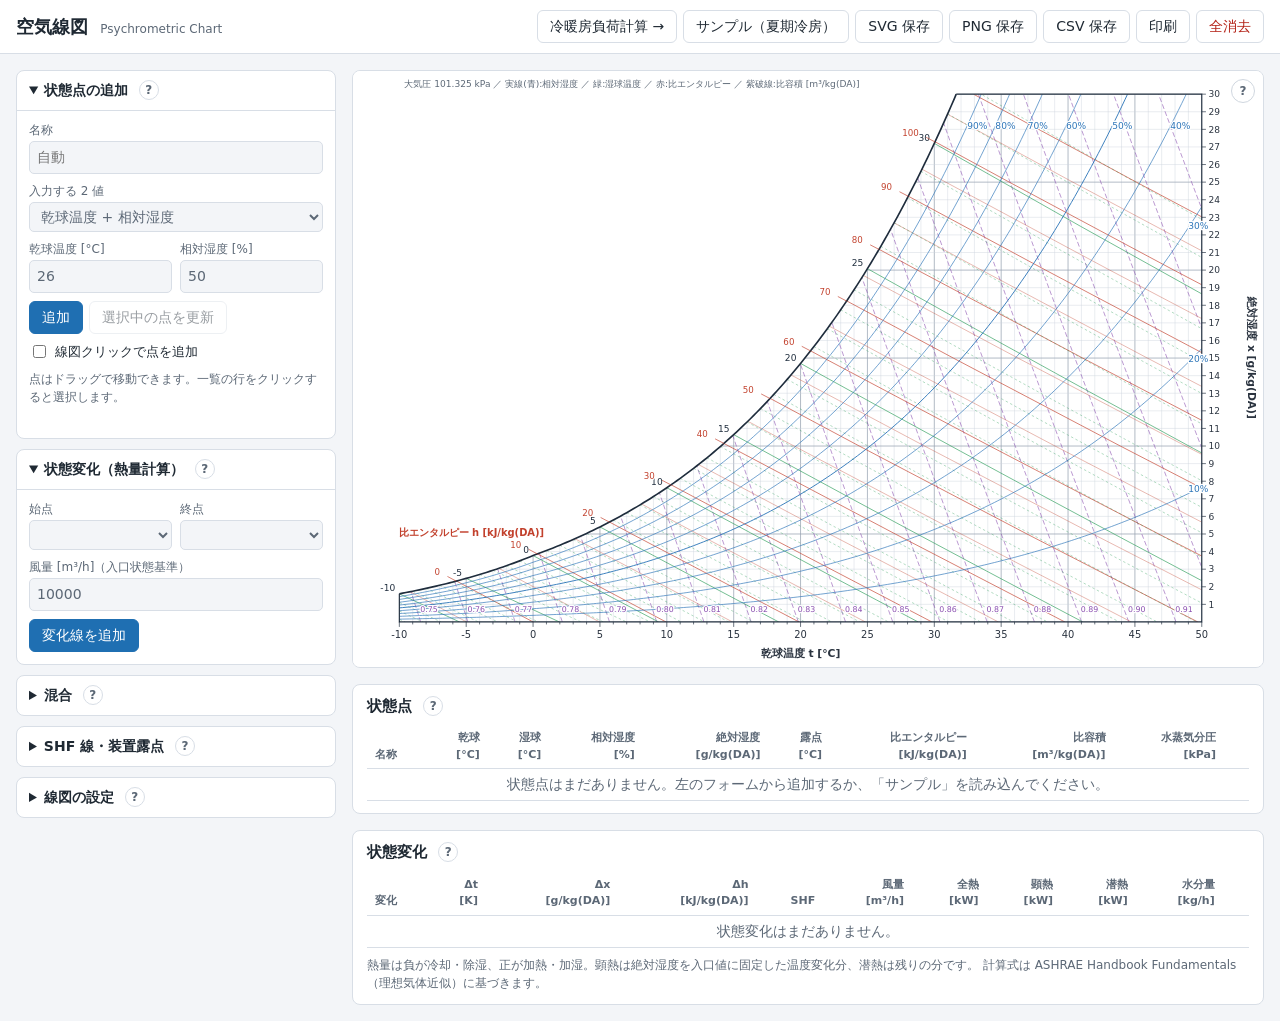
==== commit 37c8f0fc: "空気線図の各枠に説明ポップアップを追加 サイドバーの各フォーム、線図、状態点・状態変化の一覧に「?」ボタンを置き、 使い方と用語の説明をポップアップで表示する。Esc・枠外クリックで閉じる。 狭い画面" ====
--- a/index.html
+++ b/index.html
@@ -23,7 +23,7 @@
   <div class="layout">
     <aside class="sidebar">
       <details open>
-        <summary>状態点の追加</summary>
+        <summary>状態点の追加 <button type="button" class="help-btn" data-help="point" aria-label="説明">?</button></summary>
         <form id="form-point" class="form">
           <label>名称 <input id="pt-name" type="text" maxlength="12" placeholder="自動"></label>
           <label>入力する 2 値
@@ -53,7 +53,7 @@
       </details>
 
       <details open>
-        <summary>状態変化（熱量計算）</summary>
+        <summary>状態変化（熱量計算） <button type="button" class="help-btn" data-help="proc" aria-label="説明">?</button></summary>
         <form id="form-proc" class="form">
           <div class="row2">
             <label>始点 <select id="pr-from"></select></label>
@@ -65,7 +65,7 @@
       </details>
 
       <details>
-        <summary>混合</summary>
+        <summary>混合 <button type="button" class="help-btn" data-help="mix" aria-label="説明">?</button></summary>
         <form id="form-mix" class="form">
           <div class="row2">
             <label>空気 1 <select id="mx-a"></select></label>
@@ -81,7 +81,7 @@
       </details>
 
       <details>
-        <summary>SHF 線・装置露点</summary>
+        <summary>SHF 線・装置露点 <button type="button" class="help-btn" data-help="shf" aria-label="説明">?</button></summary>
         <form id="form-shf" class="form">
           <div class="row2">
             <label>基準点 <select id="shf-pt"></select></label>
@@ -93,7 +93,7 @@
       </details>
 
       <details>
-        <summary>線図の設定</summary>
+        <summary>線図の設定 <button type="button" class="help-btn" data-help="settings" aria-label="説明">?</button></summary>
         <form id="form-settings" class="form" onsubmit="return false">
           <div class="row2">
             <label>標高 [m] <input id="set-alt" type="number" step="any" value="0"></label>
@@ -122,10 +122,11 @@
       <div class="chart-wrap">
         <svg id="chart" role="img" aria-label="空気線図"></svg>
         <div id="readout" class="readout" hidden></div>
+        <button type="button" class="help-btn help-btn-chart" data-help="chart" aria-label="説明">?</button>
       </div>
 
       <section class="panel">
-        <h2>状態点</h2>
+        <h2>状態点 <button type="button" class="help-btn" data-help="points" aria-label="説明">?</button></h2>
         <div class="table-wrap">
           <table id="tbl-points">
             <thead>
@@ -141,7 +142,7 @@
       </section>
 
       <section class="panel">
-        <h2>状態変化</h2>
+        <h2>状態変化 <button type="button" class="help-btn" data-help="procs" aria-label="説明">?</button></h2>
         <div class="table-wrap">
           <table id="tbl-procs">
             <thead>
@@ -162,5 +163,6 @@
   <script src="js/psychro.js"></script>
   <script src="js/chart.js"></script>
   <script src="js/app.js"></script>
+  <script src="js/help.js"></script>
 </body>
 </html>
--- a/css/style.css
+++ b/css/style.css
@@ -165,6 +165,61 @@
 .dot { display: inline-block; width: 10px; height: 10px; border-radius: 50%; margin-right: 6px; vertical-align: -1px; }
 .note { margin: 8px 0 0; font-size: 12px; color: var(--muted); }
 
+/* 説明ポップアップ */
+.help-btn {
+  display: inline-grid;
+  place-items: center;
+  width: 20px;
+  height: 20px;
+  margin-left: 6px;
+  padding: 0;
+  border: 1px solid var(--line);
+  border-radius: 50%;
+  background: var(--surface);
+  color: var(--muted);
+  font-size: 12px;
+  font-weight: 700;
+  line-height: 1;
+  vertical-align: 1px;
+}
+.help-btn:hover, .help-btn[aria-expanded=true] { border-color: var(--accent); color: var(--accent); background: var(--surface); }
+.help-btn-chart { position: absolute; top: 8px; right: 8px; margin: 0; width: 24px; height: 24px; background: #fff; border-color: #d0d7df; color: #5c6876; }
+
+.help-pop {
+  position: absolute;
+  z-index: 100;
+  width: min(380px, calc(100vw - 32px));
+  max-height: min(70vh, 560px);
+  overflow-y: auto;
+  background: var(--surface);
+  color: var(--text);
+  border: 1px solid var(--line);
+  border-radius: 10px;
+  box-shadow: 0 10px 30px rgba(0, 0, 0, .18);
+  font-size: 13px;
+  line-height: 1.65;
+}
+.help-pop:focus { outline: none; }
+.help-pop.sheet { position: fixed; left: 16px; right: 16px; bottom: 16px; width: auto; max-height: 65vh; }
+.help-pop-head {
+  position: sticky;
+  top: 0;
+  display: flex;
+  align-items: center;
+  justify-content: space-between;
+  gap: 8px;
+  padding: 10px 8px 8px 14px;
+  background: var(--surface);
+  border-bottom: 1px solid var(--line);
+}
+.help-pop-head h3 { margin: 0; font-size: 14px; }
+.help-pop-close { padding: 0 8px; border: none; background: none; font-size: 18px; line-height: 1; color: var(--muted); }
+.help-pop-body { padding: 8px 14px 12px; }
+.help-pop-body p { margin: 6px 0; }
+.help-pop-body ul { margin: 6px 0; padding-left: 1.3em; }
+.help-pop-body li { margin: 2px 0; }
+.help-note { padding: 6px 8px; border-radius: 6px; background: var(--hover); font-size: 12px; }
+
 @media (max-width: 900px) {
   .layout { grid-template-columns: minmax(0, 1fr); padding: 12px 16px; }
   .main { order: -1; }
@@ -176,6 +231,6 @@
   .app-header .toolbar, .sidebar, .panel button.icon { display: none; }
   .layout { display: block; padding: 0; }
   .chart-wrap, .panel { border: none; }
-  .readout { display: none; }
+  .readout, .help-btn, .help-pop { display: none !important; }
   @page { size: A4 landscape; margin: 10mm; }
 }
